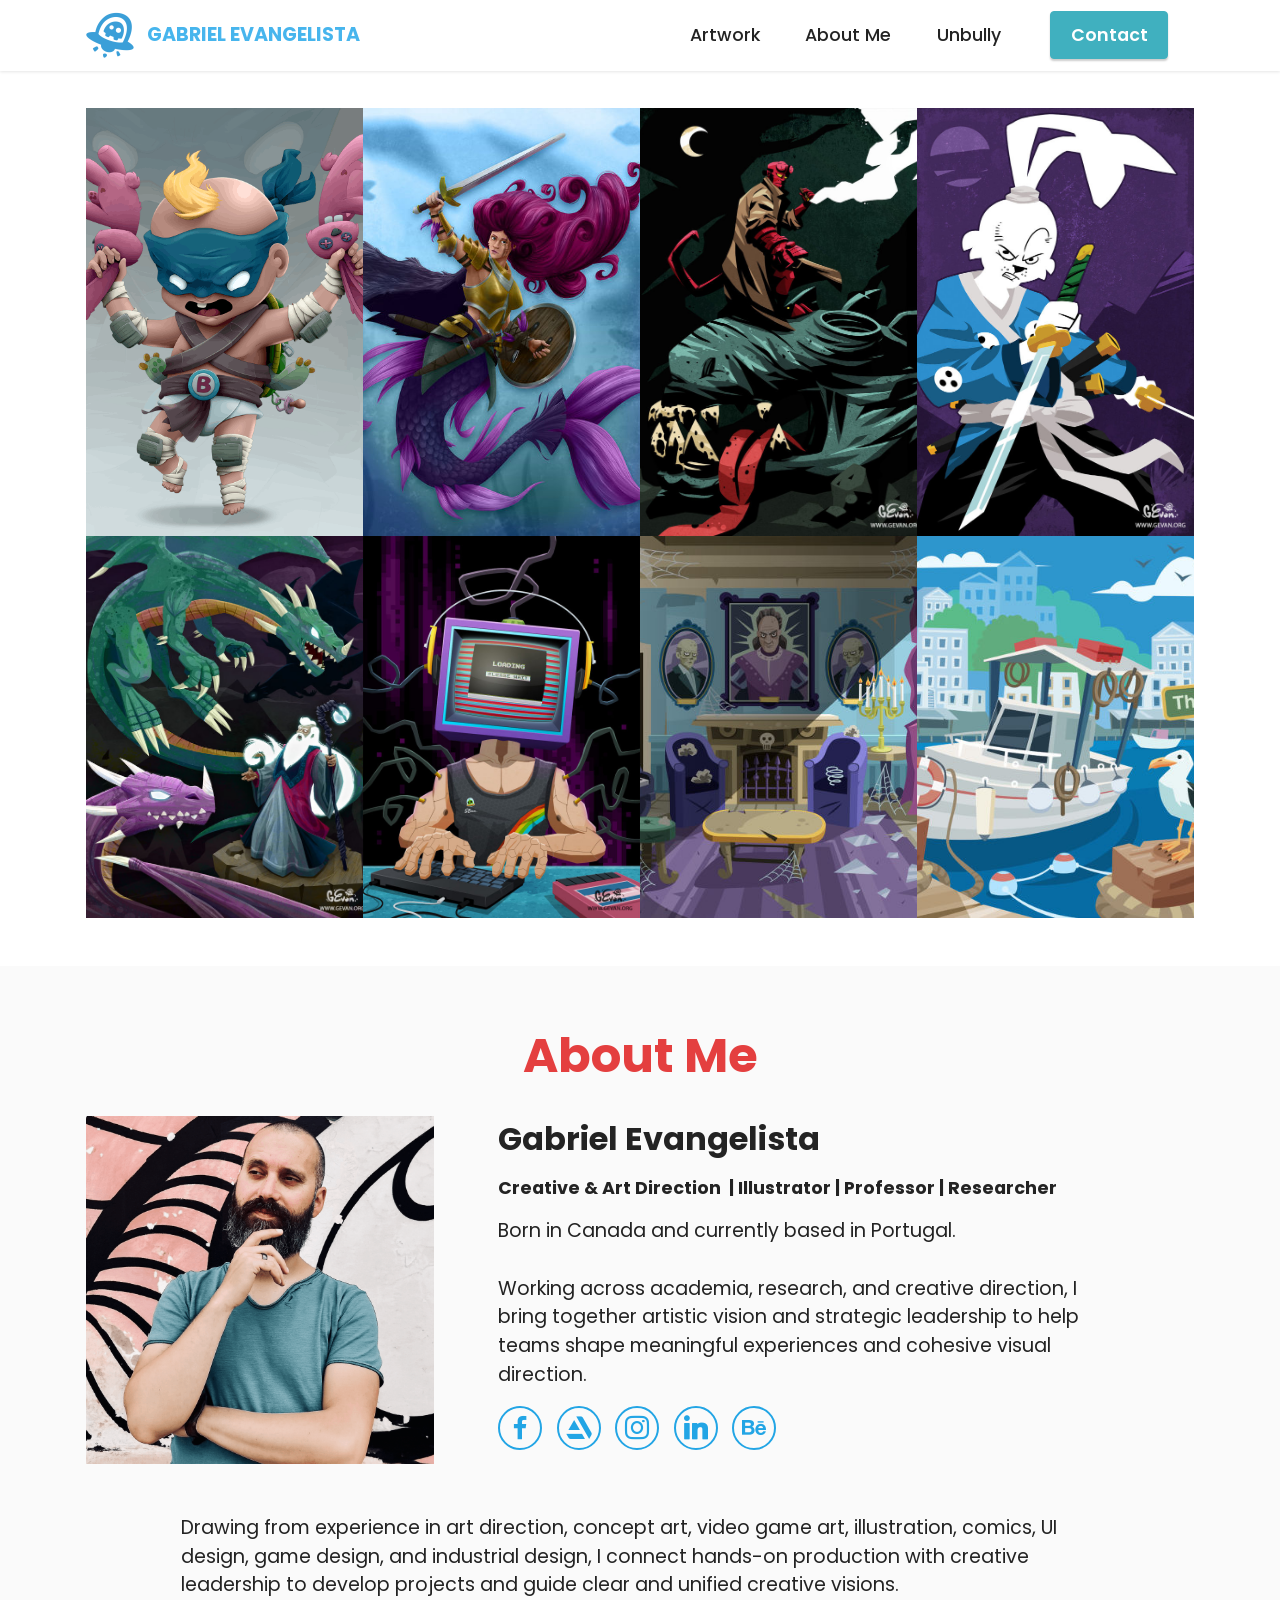
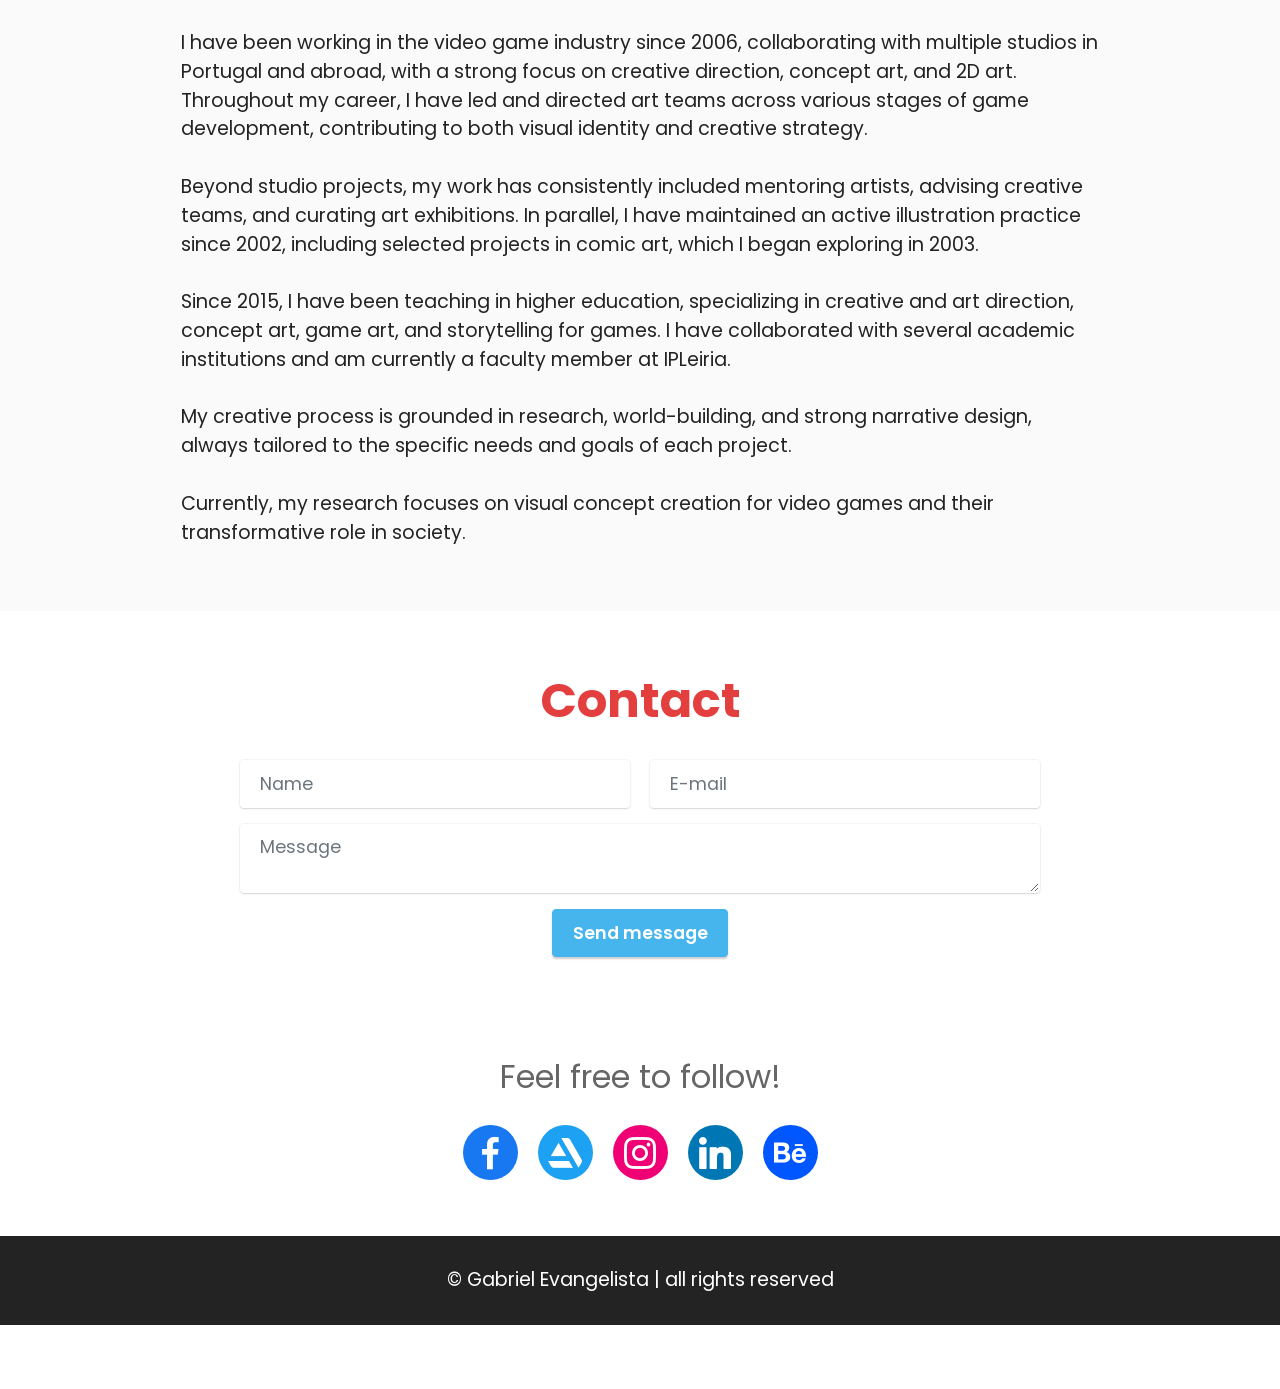
==== index.html @ d41c150c "update" ====
<!DOCTYPE html>
<html  >
<head>
  <!-- Site made with Mobirise Website Builder v6.1.12, https://mobirise.com -->
  <meta charset="UTF-8">
  <meta http-equiv="X-UA-Compatible" content="IE=edge">
  <meta name="generator" content="Mobirise v6.1.12, mobirise.com">
  <meta name="viewport" content="width=device-width, initial-scale=1, minimum-scale=1">
  <link rel="shortcut icon" href="assets/images/siteicon-96x96.png" type="image/x-icon">
  <meta name="description" content="">
  
  
  <title>GEvan..</title>
  <link rel="stylesheet" href="assets/web/assets/mobirise-icons2/mobirise2.css">
  <link rel="stylesheet" href="assets/bootstrap/css/bootstrap.min.css">
  <link rel="stylesheet" href="assets/animatecss/animate.css">
  <link rel="stylesheet" href="assets/dropdown/css/style.css">
  <link rel="stylesheet" href="assets/socicon/css/styles.css">
  <link rel="stylesheet" href="assets/theme/css/style.css">
  <link rel="preload" href="https://fonts.googleapis.com/css?family=Poppins:100,100i,200,200i,300,300i,400,400i,500,500i,600,600i,700,700i,800,800i,900,900i&display=swap" as="style" onload="this.onload=null;this.rel='stylesheet'">
  <noscript><link rel="stylesheet" href="https://fonts.googleapis.com/css?family=Poppins:100,100i,200,200i,300,300i,400,400i,500,500i,600,600i,700,700i,800,800i,900,900i&display=swap"></noscript>
  <link rel="preload" as="style" href="assets/mobirise/css/mbr-additional.css?v=oV1uto"><link rel="stylesheet" href="assets/mobirise/css/mbr-additional.css?v=oV1uto" type="text/css">

  
  
  
</head>
<body>
  
  <section data-bs-version="5.1" class="menu menu2 cid-sFF0ciwnEL" once="menu" id="menu2-0">
    
    <nav class="navbar navbar-dropdown navbar-fixed-top navbar-expand-lg">
        <div class="container">
            <div class="navbar-brand">
                <span class="navbar-logo">
                    <a href="index.html#top">
                        <img src="assets/images/siteicon-96x96.png" alt="" style="height: 3rem;">
                    </a>
                </span>
                <span class="navbar-caption-wrap"><a class="navbar-caption text-info text-primary display-7" href="index.html#top">GABRIEL EVANGELISTA</a></span>
            </div>
            <button class="navbar-toggler" type="button" data-toggle="collapse" data-bs-toggle="collapse" data-target="#navbarSupportedContent" data-bs-target="#navbarSupportedContent" aria-controls="navbarNavAltMarkup" aria-expanded="false" aria-label="Toggle navigation">
                <div class="hamburger">
                    <span></span>
                    <span></span>
                    <span></span>
                    <span></span>
                </div>
            </button>
            <div class="collapse navbar-collapse" id="navbarSupportedContent">
                <ul class="navbar-nav nav-dropdown" data-app-modern-menu="true"><li class="nav-item"><a class="nav-link link text-black text-primary display-4" href="index.html#gallery4-4">Artwork</a></li><li class="nav-item"><a class="nav-link link text-black text-primary display-4" href="index.html#header13-j">About Me</a></li>
                    <li class="nav-item"><a class="nav-link link text-black text-primary display-4" href="page1.html">Unbully</a></li></ul>
                
                <div class="navbar-buttons mbr-section-btn"><a class="btn btn-success display-4" href="index.html#form5-1">
                        Contact<br></a></div>
            </div>
        </div>
    </nav>
</section>

<section data-bs-version="5.1" class="gallery4 mbr-gallery cid-vcxXvM3bCz" id="gallery4-4">
    

    
    

    <div class="container">
        
        <div class="row mbr-gallery mt-4">
            <div class="col-12 col-md-6 col-lg-3 item gallery-image">
                <div class="item-wrapper" data-toggle="modal" data-bs-toggle="modal" data-target="#vczNlBrNzj-modal" data-bs-target="#vczNlBrNzj-modal">
                    <img class="w-100" src="assets/images/babyfighter7-644x644.png" alt="Mobirise Website Builder" data-slide-to="0" data-bs-slide-to="0" data-target="#lb-vczNlBrNzj" data-bs-target="#lb-vczNlBrNzj">
                    <div class="icon-wrapper">
                        <span class="mobi-mbri mobi-mbri-search mbr-iconfont mbr-iconfont-btn"></span>
                    </div>
                </div>
                
            </div>
            <div class="col-12 col-md-6 col-lg-3 item gallery-image">
                <div class="item-wrapper" data-toggle="modal" data-bs-toggle="modal" data-target="#vczNlBrNzj-modal" data-bs-target="#vczNlBrNzj-modal">
                    <img class="w-100" src="assets/images/warriormermaid10-644x644.jpg" alt="Mobirise Website Builder" data-slide-to="1" data-bs-slide-to="1" data-target="#lb-vczNlBrNzj" data-bs-target="#lb-vczNlBrNzj">
                    <div class="icon-wrapper">
                        <span class="mobi-mbri mobi-mbri-search mbr-iconfont mbr-iconfont-btn"></span>
                    </div>
                </div>
                
            </div><div class="col-12 col-md-6 col-lg-3 item gallery-image">
                <div class="item-wrapper" data-toggle="modal" data-bs-toggle="modal" data-target="#vczNlBrNzj-modal" data-bs-target="#vczNlBrNzj-modal">
                    <img class="w-100" src="assets/images/hellboytribute02-644x915.jpg" alt="Mobirise Website Builder" data-slide-to="2" data-bs-slide-to="2" data-target="#lb-vczNlBrNzj" data-bs-target="#lb-vczNlBrNzj">
                    <div class="icon-wrapper">
                        <span class="mobi-mbri mobi-mbri-search mbr-iconfont mbr-iconfont-btn"></span>
                    </div>
                </div>
                
            </div>
            <div class="col-12 col-md-6 col-lg-3 item gallery-image">
                <div class="item-wrapper" data-toggle="modal" data-bs-toggle="modal" data-target="#vczNlBrNzj-modal" data-bs-target="#vczNlBrNzj-modal">
                    <img class="w-100" src="assets/images/usagiyojimbo02-644x995.jpg" alt="Mobirise Website Builder" data-slide-to="3" data-bs-slide-to="3" data-target="#lb-vczNlBrNzj" data-bs-target="#lb-vczNlBrNzj">
                    <div class="icon-wrapper">
                        <span class="mobi-mbri mobi-mbri-search mbr-iconfont mbr-iconfont-btn"></span>
                    </div>
                </div>
                
            </div>
            <div class="col-12 col-md-6 col-lg-3 item gallery-image">
                <div class="item-wrapper" data-toggle="modal" data-bs-toggle="modal" data-target="#vczNlBrNzj-modal" data-bs-target="#vczNlBrNzj-modal">
                    <img class="w-100" src="assets/images/fatherofdragons03-644x833.jpg" alt="Mobirise Website Builder" data-slide-to="4" data-bs-slide-to="4" data-target="#lb-vczNlBrNzj" data-bs-target="#lb-vczNlBrNzj">
                    <div class="icon-wrapper">
                        <span class="mobi-mbri mobi-mbri-search mbr-iconfont mbr-iconfont-btn"></span>
                    </div>
                </div>
                
            </div><div class="col-12 col-md-6 col-lg-3 item gallery-image">
                <div class="item-wrapper" data-toggle="modal" data-bs-toggle="modal" data-target="#vczNlBrNzj-modal" data-bs-target="#vczNlBrNzj-modal">
                    <img class="w-100" src="assets/images/pushstart-zxspectrum-5-644x888.jpg" alt="Mobirise Website Builder" data-slide-to="5" data-bs-slide-to="5" data-target="#lb-vczNlBrNzj" data-bs-target="#lb-vczNlBrNzj">
                    <div class="icon-wrapper">
                        <span class="mobi-mbri mobi-mbri-search mbr-iconfont mbr-iconfont-btn"></span>
                    </div>
                </div>
                
            </div><div class="col-12 col-md-6 col-lg-3 item gallery-image">
                <div class="item-wrapper" data-toggle="modal" data-bs-toggle="modal" data-target="#vczNlBrNzj-modal" data-bs-target="#vczNlBrNzj-modal">
                    <img class="w-100" src="assets/images/spookynights03-644x485.jpg" alt="Mobirise Website Builder" data-slide-to="6" data-bs-slide-to="6" data-target="#lb-vczNlBrNzj" data-bs-target="#lb-vczNlBrNzj">
                    <div class="icon-wrapper">
                        <span class="mobi-mbri mobi-mbri-search mbr-iconfont mbr-iconfont-btn"></span>
                    </div>
                </div>
                
            </div><div class="col-12 col-md-6 col-lg-3 item gallery-image">
                <div class="item-wrapper" data-toggle="modal" data-bs-toggle="modal" data-target="#vczNlBrNzj-modal" data-bs-target="#vczNlBrNzj-modal">
                    <img class="w-100" src="assets/images/smellwater03-644x485.jpg" alt="Mobirise Website Builder" data-slide-to="7" data-bs-slide-to="7" data-target="#lb-vczNlBrNzj" data-bs-target="#lb-vczNlBrNzj">
                    <div class="icon-wrapper">
                        <span class="mobi-mbri mobi-mbri-search mbr-iconfont mbr-iconfont-btn"></span>
                    </div>
                </div>
                
            </div>
        </div>

        <div class="modal mbr-slider" tabindex="-1" role="dialog" aria-hidden="true" id="vczNlBrNzj-modal">
            <div class="modal-dialog" role="document">
                <div class="modal-content">
                    <div class="modal-body">
                        <div class="carousel slide carousel-fade" id="lb-vczNlBrNzj" data-interval="5000" data-bs-interval="5000">
                            <div class="carousel-inner">
                                <div class="carousel-item active">
                                    <img class="d-block w-100" src="assets/images/babyfighter7-644x644.png" alt="Mobirise Website Builder">
                                </div>
                                <div class="carousel-item">
                                    <img class="d-block w-100" src="assets/images/warriormermaid10-644x644.jpg" alt="Mobirise Website Builder">
                                </div><div class="carousel-item">
                                    <img class="d-block w-100" src="assets/images/hellboytribute02-644x915.jpg" alt="Mobirise Website Builder">
                                </div>
                                <div class="carousel-item">
                                    <img class="d-block w-100" src="assets/images/usagiyojimbo02-644x995.jpg" alt="Mobirise Website Builder">
                                </div>
                                <div class="carousel-item">
                                    <img class="d-block w-100" src="assets/images/fatherofdragons03-644x833.jpg" alt="Mobirise Website Builder">
                                </div><div class="carousel-item">
                                    <img class="d-block w-100" src="assets/images/pushstart-zxspectrum-5-644x888.jpg" alt="Mobirise Website Builder">
                                </div><div class="carousel-item">
                                    <img class="d-block w-100" src="assets/images/spookynights03-644x485.jpg" alt="Mobirise Website Builder">
                                </div><div class="carousel-item">
                                    <img class="d-block w-100" src="assets/images/smellwater03-644x485.jpg" alt="Mobirise Website Builder">
                                </div>
                            </div>
                            <ol class="carousel-indicators">
                                <li data-slide-to="0" data-bs-slide-to="0" class="active" data-target="#lb-vczNlBrNzj" data-bs-target="#lb-vczNlBrNzj"></li>
                                <li data-slide-to="1" data-bs-slide-to="1" data-target="#lb-vczNlBrNzj" data-bs-target="#lb-vczNlBrNzj"></li><li data-slide-to="2" data-bs-slide-to="2" data-target="#lb-vczNlBrNzj" data-bs-target="#lb-vczNlBrNzj"></li>
                                <li data-slide-to="3" data-bs-slide-to="3" data-target="#lb-vczNlBrNzj" data-bs-target="#lb-vczNlBrNzj"></li>
                                <li data-slide-to="4" data-bs-slide-to="4" data-target="#lb-vczNlBrNzj" data-bs-target="#lb-vczNlBrNzj"></li><li data-slide-to="5" data-bs-slide-to="5" data-target="#lb-vczNlBrNzj" data-bs-target="#lb-vczNlBrNzj"></li><li data-slide-to="6" data-bs-slide-to="6" data-target="#lb-vczNlBrNzj" data-bs-target="#lb-vczNlBrNzj"></li><li data-slide-to="7" data-bs-slide-to="7" data-target="#lb-vczNlBrNzj" data-bs-target="#lb-vczNlBrNzj"></li>
                            </ol>
                            <a role="button" href="" class="close" data-dismiss="modal" data-bs-dismiss="modal" aria-label="Close">
                            </a>
                            <a class="carousel-control-prev carousel-control" role="button" data-slide="prev" data-bs-slide="prev" href="#lb-vczNlBrNzj">
                                <span class="mobi-mbri mobi-mbri-arrow-prev" aria-hidden="true"></span>
                                <span class="sr-only visually-hidden">Previous</span>
                            </a>
                            <a class="carousel-control-next carousel-control" role="button" data-slide="next" data-bs-slide="next" href="#lb-vczNlBrNzj">
                                <span class="mobi-mbri mobi-mbri-arrow-next" aria-hidden="true"></span>
                                <span class="sr-only visually-hidden">Next</span>
                            </a>
                        </div>
                    </div>
                </div>
            </div>
        </div>
    </div>
</section>

<section data-bs-version="5.1" class="header13 cid-vcz3nymHnA" id="header13-j">

    

    
    

    <div class="align-center container">
        <div class="row justify-content-center">
            <div class="col-12 col-lg-10">
                <h1 class="mbr-section-title mbr-fonts-style mb-3 display-2"><strong>About Me</strong></h1>
                
                
                
                
            </div>
        </div>
    </div>
</section>

<section data-bs-version="5.1" class="team2 cid-vcyZNsQKcf" xmlns="http://www.w3.org/1999/html" id="team2-h">
    

    
    
    <div class="container">
        <div class="item features-image active">
            <div class="item-wrapper">
                <div class="row align-items-center">
                    <div class="col-12 col-md-4">
                        <div class="image-wrapper">
                            <img src="assets/images/gevan01-1024x1024.png" alt="Mobirise Website Builder" data-slide-to="1" data-bs-slide-to="1">
                        </div>
                    </div>
                    <div class="col-12 col-md">
                        <div class="card-box">
                            <h5 class="card-title mbr-fonts-style m-0 mb-3 display-5">
                                <strong>Gabriel Evangelista</strong></h5>
                            <h6 class="card-subtitle mbr-fonts-style mb-3 display-4">
                                <strong>Creative &amp; Art Direction&nbsp; | Illustrator | Professor | Researcher</strong></h6>
                            <p class="mbr-text mbr-fonts-style display-7">Born in Canada and currently based in Portugal.<br><br>Working across academia, research, and creative direction, I bring together artistic vision and strategic leadership to help teams shape meaningful experiences and cohesive visual direction.</p>
                            <div class="social-row display-7">
                                <div class="soc-item">
                                    <a href="https://www.facebook.com/GEvan.Artwork/" target="_blank">
                                        <span class="mbr-iconfont socicon-facebook socicon"></span>
                                    </a>
                                </div>
                                <div class="soc-item">
                                    <a href="https://www.artstation.com/gevan" target="_blank">
                                        <span class="mbr-iconfont socicon-artstation socicon"></span>
                                    </a>
                                </div>
                                <div class="soc-item">
                                    <a href="https://www.instagram.com/gevan.artwork" target="_blank">
                                        <span class="mbr-iconfont socicon-instagram socicon"></span>
                                    </a>
                                </div>
                                <div class="soc-item">
                                    <a href="https://www.linkedin.com/in/gevan/" target="_blank">
                                        <span class="mbr-iconfont socicon-linkedin socicon"></span>
                                    </a>
                                </div>
                                <div class="soc-item">
                                    <a href="https://www.behance.net/GEvan" target="_blank">
                                        <span class="mbr-iconfont socicon-behance socicon"></span>
                                    </a>
                                </div>
                            </div>
                        </div>
                    </div>
                </div>
            </div>
        </div>
        
        
    </div>
</section>

<section data-bs-version="5.1" class="content5 cid-vcyb1ANEdr" id="content5-e">
    
    <div class="container">
        <div class="row justify-content-center">
            <div class="col-md-12 col-lg-10">
                
                
                <p class="mbr-text mbr-fonts-style display-7">Drawing from experience in art direction, concept art, video game art, illustration, comics, UI design, game design, and industrial design, I connect hands-on production with creative leadership to develop projects and guide clear and unified creative visions.<br><br>I have been working in the video game industry since 2006, collaborating with multiple studios in Portugal and abroad, with a strong focus on creative direction, concept art, and 2D art. Throughout my career, I have led and directed art teams across various stages of game development, contributing to both visual identity and creative strategy.<br><br>Beyond studio projects, my work has consistently included mentoring artists, advising creative teams, and curating art exhibitions. In parallel, I have maintained an active illustration practice since 2002, including selected projects in comic art, which I began exploring in 2003.<br><br>Since 2015, I have been teaching in higher education, specializing in creative and art direction, concept art, game art, and storytelling for games. I have collaborated with several academic institutions and am currently a faculty member at IPLeiria.<br><br>My creative process is grounded in research, world-building, and strong narrative design, always tailored to the specific needs and goals of each project.<br><br>Currently, my research focuses on visual concept creation for video games and their transformative role in society.</p>
            </div>
        </div>
    </div>
</section>

<section data-bs-version="5.1" class="form5 cid-vcxSHqr6AM" id="form5-1">
    
    
    <div class="container-fluid">
        <div class="mbr-section-head">
            <h3 class="mbr-section-title mbr-fonts-style align-center mb-0 display-2">
                <strong>Contact</strong></h3>
            
        </div>
        <div class="row justify-content-center mt-4">
            <div class="col-lg-8 mx-auto mbr-form" data-form-type="formoid">
                <form action="https://mobirise.eu/" method="POST" class="mbr-form form-with-styler" data-form-title="Form Name"><input type="hidden" name="email" data-form-email="true" value="LIAYZ2xkqmzOAUPF7q5/x/Jr5i/BKLkGnxS60HHi0zYr6ynwHMHtWWkulscQMG1B9cPRmFlmXeg76opP6M6y+m8JelhzbNFMGk09GEnn1tUIAwAehnF0NqepHjnObzy2">
                    <div class="row">
                        <div hidden="hidden" data-form-alert="" class="alert alert-success col-12">Thanks for filling out the form!</div>
                        <div hidden="hidden" data-form-alert-danger="" class="alert alert-danger col-12">
                            Oops...! some problem!
                        </div>
                    </div>
                    <div class="dragArea row">
                        <div class="col-md col-sm-12 form-group mb-3" data-for="name">
                            <input type="text" name="name" placeholder="Name" data-form-field="name" class="form-control" value="" id="name-form5-1">
                        </div>
                        <div class="col-md col-sm-12 form-group mb-3" data-for="email">
                            <input type="email" name="email" placeholder="E-mail" data-form-field="email" class="form-control" value="" id="email-form5-1">
                        </div>
                        
                        <div class="col-12 form-group mb-3" data-for="textarea">
                            <textarea name="textarea" placeholder="Message" data-form-field="textarea" class="form-control" id="textarea-form5-1"></textarea>
                        </div>
                        <div class="col-lg-12 col-md-12 col-sm-12 align-center mbr-section-btn"><button type="submit" class="btn btn-info display-4">Send message</button></div>
                    </div>
                </form>
            </div>
        </div>
    </div>
</section>

<section data-bs-version="5.1" class="share3 cid-vcxTnx4QVA" id="share3-2">
    
     
    
    
    

    <div class="container">
        <div class="media-container-row">
            <div class="col-12">
                <h3 class="mbr-section-title align-center mb-3 mbr-fonts-style display-5">
                    Feel free to follow!
                </h3>
                <div class="social-list align-center">
                   
                    <a class="iconfont-wrapper bg-facebook m-2 " target="_blank" href="https://www.facebook.com/GEvan.Artwork/">
                            <span class="socicon-facebook socicon"></span>
                        </a>
                        <a class="iconfont-wrapper bg-twitter m-2" href="https://www.artstation.com/gevan" target="_blank">
                            <span class="socicon-artstation socicon"></span>
                        </a>
                        <a class="iconfont-wrapper bg-instagram m-2" href="https://www.instagram.com/gevan.artwork" target="_blank">
                            <span class="socicon-instagram socicon"></span>
                        </a>
                        
                        
                        <a class="iconfont-wrapper bg-linkedin m-2" href="https://www.linkedin.com/in/gevan/" target="_blank">
                            <span class="socicon-linkedin socicon"></span>
                        </a>
                        <a class="iconfont-wrapper bg-behance m-2" href="https://www.behance.net/GEvan" target="_blank">
                            <span class="socicon-behance socicon"></span>
                        </a>
                        
                        
                        
                        
                </div>
            </div>
        </div>
    </div>
</section>

<section data-bs-version="5.1" class="footer7 cid-sFF3CYc3p7" once="footers" id="footer7-9">

    

    

    <div class="container">
        <div class="media-container-row align-center mbr-white">
            <div class="col-12">
                <p class="mbr-text mb-0 mbr-fonts-style display-7">
                    ​© Gabriel Evangelista | all rights reserved
                </p>
            </div>
        </div>
    </div>
</section><section class="display-7" style="padding: 0;align-items: center;justify-content: center;flex-wrap: wrap;    align-content: center;display: flex;position: relative;height: 4rem;"><a href="https://mobiri.se/4552588" style="flex: 1 1;height: 4rem;position: absolute;width: 100%;z-index: 1;"><img alt="" style="height: 4rem;" src="[data-uri]"></a><p style="margin: 0;text-align: center;" class="display-7">&#8204;</p><a style="z-index:1" href="https://mobirise.com/builder/ai-website-builder.html">AI Website Software</a></section><script src="assets/bootstrap/js/bootstrap.bundle.min.js"></script>  <script src="assets/smoothscroll/smooth-scroll.js"></script>  <script src="assets/ytplayer/index.js"></script>  <script src="assets/dropdown/js/navbar-dropdown.js"></script>  <script src="assets/theme/js/script.js"></script>  <script src="assets/formoid/formoid.min.js"></script>  
  
  
 <div id="scrollToTop" class="scrollToTop mbr-arrow-up"><a style="text-align: center;"><i class="mbr-arrow-up-icon mbr-arrow-up-icon-cm cm-icon cm-icon-smallarrow-up"></i></a></div>
    <input name="animation" type="hidden">
  </body>
</html>
---- assets/web/assets/mobirise-icons2/mobirise2.css ----
@font-face {
  font-family: 'Moririse2';
  font-display: swap;
  src:  url('mobirise2.eot?f2bix4');
  src:  url('mobirise2.eot?f2bix4#iefix') format('embedded-opentype'),
    url('mobirise2.woff2?f2bix4') format('woff2'),
    url('mobirise2.woff?f2bix4') format('woff'),
    url('mobirise2.ttf?f2bix4') format('truetype'),
    url('mobirise2.svg?f2bix4#mobirise2') format('svg');
  font-weight: normal;
  font-style: normal;
}

[class^="mobi-"], [class*=" mobi-"] {
  /* use !important to prevent issues with browser extensions that change fonts */
  font-family: 'Moririse2' !important;
  speak: none;
  font-style: normal;
  font-weight: normal;
  font-variant: normal;
  text-transform: none;
  line-height: 1;

  /* Better Font Rendering =========== */
  -webkit-font-smoothing: antialiased;
  -moz-osx-font-smoothing: grayscale;
}

.mobi-mbri-add-submenu:before {
  content: "\e900";
}
.mobi-mbri-alert:before {
  content: "\e901";
}
.mobi-mbri-align-center:before {
  content: "\e902";
}
.mobi-mbri-align-justify:before {
  content: "\e903";
}
.mobi-mbri-align-left:before {
  content: "\e904";
}
.mobi-mbri-align-right:before {
  content: "\e905";
}
.mobi-mbri-android:before {
  content: "\e906";
}
.mobi-mbri-apple:before {
  content: "\e907";
}
.mobi-mbri-arrow-down:before {
  content: "\e908";
}
.mobi-mbri-arrow-next:before {
  content: "\e909";
}
.mobi-mbri-arrow-prev:before {
  content: "\e90a";
}
.mobi-mbri-arrow-up:before {
  content: "\e90b";
}
.mobi-mbri-bold:before {
  content: "\e90c";
}
.mobi-mbri-bookmark:before {
  content: "\e90d";
}
.mobi-mbri-bootstrap:before {
  content: "\e90e";
}
.mobi-mbri-briefcase:before {
  content: "\e90f";
}
.mobi-mbri-browse:before {
  content: "\e910";
}
.mobi-mbri-bulleted-list:before {
  content: "\e911";
}
.mobi-mbri-calendar:before {
  content: "\e912";
}
.mobi-mbri-camera:before {
  content: "\e913";
}
.mobi-mbri-cart-add:before {
  content: "\e914";
}
.mobi-mbri-cart-full:before {
  content: "\e915";
}
.mobi-mbri-cash:before {
  content: "\e916";
}
.mobi-mbri-change-style:before {
  content: "\e917";
}
.mobi-mbri-chat:before {
  content: "\e918";
}
.mobi-mbri-clock:before {
  content: "\e919";
}
.mobi-mbri-close:before {
  content: "\e91a";
}
.mobi-mbri-cloud:before {
  content: "\e91b";
}
.mobi-mbri-code:before {
  content: "\e91c";
}
.mobi-mbri-contact-form:before {
  content: "\e91d";
}
.mobi-mbri-credit-card:before {
  content: "\e91e";
}
.mobi-mbri-cursor-click:before {
  content: "\e91f";
}
.mobi-mbri-cust-feedback:before {
  content: "\e920";
}
.mobi-mbri-database:before {
  content: "\e921";
}
.mobi-mbri-delivery:before {
  content: "\e922";
}
.mobi-mbri-desktop:before {
  content: "\e923";
}
.mobi-mbri-devices:before {
  content: "\e924";
}
.mobi-mbri-down:before {
  content: "\e925";
}
.mobi-mbri-download-2:before {
  content: "\e926";
}
.mobi-mbri-download:before {
  content: "\e927";
}
.mobi-mbri-drag-n-drop-2:before {
  content: "\e928";
}
.mobi-mbri-drag-n-drop:before {
  content: "\e929";
}
.mobi-mbri-edit-2:before {
  content: "\e92a";
}
.mobi-mbri-edit:before {
  content: "\e92b";
}
.mobi-mbri-error:before {
  content: "\e92c";
}
.mobi-mbri-extension:before {
  content: "\e92d";
}
.mobi-mbri-features:before {
  content: "\e92e";
}
.mobi-mbri-file:before {
  content: "\e92f";
}
.mobi-mbri-flag:before {
  content: "\e930";
}
.mobi-mbri-folder:before {
  content: "\e931";
}
.mobi-mbri-gift:before {
  content: "\e932";
}
.mobi-mbri-github:before {
  content: "\e933";
}
.mobi-mbri-globe-2:before {
  content: "\e934";
}
.mobi-mbri-globe:before {
  content: "\e935";
}
.mobi-mbri-growing-chart:before {
  content: "\e936";
}
.mobi-mbri-hearth:before {
  content: "\e937";
}
.mobi-mbri-help:before {
  content: "\e938";
}
.mobi-mbri-home:before {
  content: "\e939";
}
.mobi-mbri-hot-cup:before {
  content: "\e93a";
}
.mobi-mbri-idea:before {
  content: "\e93b";
}
.mobi-mbri-image-gallery:before {
  content: "\e93c";
}
.mobi-mbri-image-slider:before {
  content: "\e93d";
}
.mobi-mbri-info:before {
  content: "\e93e";
}
.mobi-mbri-italic:before {
  content: "\e93f";
}
.mobi-mbri-key:before {
  content: "\e940";
}
.mobi-mbri-laptop:before {
  content: "\e941";
}
.mobi-mbri-layers:before {
  content: "\e942";
}
.mobi-mbri-left-right:before {
  content: "\e943";
}
.mobi-mbri-left:before {
  content: "\e944";
}
.mobi-mbri-letter:before {
  content: "\e945";
}
.mobi-mbri-like:before {
  content: "\e946";
}
.mobi-mbri-link:before {
  content: "\e947";
}
.mobi-mbri-lock:before {
  content: "\e948";
}
.mobi-mbri-login:before {
  content: "\e949";
}
.mobi-mbri-logout:before {
  content: "\e94a";
}
.mobi-mbri-magic-stick:before {
  content: "\e94b";
}
.mobi-mbri-map-pin:before {
  content: "\e94c";
}
.mobi-mbri-menu:before {
  content: "\e94d";
}
.mobi-mbri-mobile-2:before {
  content: "\e94e";
}
.mobi-mbri-mobile-horizontal:before {
  content: "\e94f";
}
.mobi-mbri-mobile:before {
  content: "\e950";
}
.mobi-mbri-mobirise:before {
  content: "\e951";
}
.mobi-mbri-more-horizontal:before {
  content: "\e952";
}
.mobi-mbri-more-vertical:before {
  content: "\e953";
}
.mobi-mbri-music:before {
  content: "\e954";
}
.mobi-mbri-new-file:before {
  content: "\e955";
}
.mobi-mbri-numbered-list:before {
  content: "\e956";
}
.mobi-mbri-opened-folder:before {
  content: "\e957";
}
.mobi-mbri-pages:before {
  content: "\e958";
}
.mobi-mbri-paper-plane:before {
  content: "\e959";
}
.mobi-mbri-paperclip:before {
  content: "\e95a";
}
.mobi-mbri-phone:before {
  content: "\e95b";
}
.mobi-mbri-photo:before {
  content: "\e95c";
}
.mobi-mbri-photos:before {
  content: "\e95d";
}
.mobi-mbri-pin:before {
  content: "\e95e";
}
.mobi-mbri-play:before {
  content: "\e95f";
}
.mobi-mbri-plus:before {
  content: "\e960";
}
.mobi-mbri-preview:before {
  content: "\e961";
}
.mobi-mbri-print:before {
  content: "\e962";
}
.mobi-mbri-protect:before {
  content: "\e963";
}
.mobi-mbri-question:before {
  content: "\e964";
}
.mobi-mbri-quote-left:before {
  content: "\e965";
}
.mobi-mbri-quote-right:before {
  content: "\e966";
}
.mobi-mbri-redo:before {
  content: "\e967";
}
.mobi-mbri-refresh:before {
  content: "\e968";
}
.mobi-mbri-responsive-2:before {
  content: "\e969";
}
.mobi-mbri-responsive:before {
  content: "\e96a";
}
.mobi-mbri-right:before {
  content: "\e96b";
}
.mobi-mbri-rocket:before {
  content: "\e96c";
}
.mobi-mbri-sad-face:before {
  content: "\e96d";
}
.mobi-mbri-sale:before {
  content: "\e96e";
}
.mobi-mbri-save:before {
  content: "\e96f";
}
.mobi-mbri-search:before {
  content: "\e970";
}
.mobi-mbri-setting-2:before {
  content: "\e971";
}
.mobi-mbri-setting-3:before {
  content: "\e972";
}
.mobi-mbri-setting:before {
  content: "\e973";
}
.mobi-mbri-share:before {
  content: "\e974";
}
.mobi-mbri-shopping-bag:before {
  content: "\e975";
}
.mobi-mbri-shopping-basket:before {
  content: "\e976";
}
.mobi-mbri-shopping-cart:before {
  content: "\e977";
}
.mobi-mbri-sites:before {
  content: "\e978";
}
.mobi-mbri-smile-face:before {
  content: "\e979";
}
.mobi-mbri-speed:before {
  content: "\e97a";
}
.mobi-mbri-star:before {
  content: "\e97b";
}
.mobi-mbri-success:before {
  content: "\e97c";
}
.mobi-mbri-sun:before {
  content: "\e97d";
}
.mobi-mbri-sun2:before {
  content: "\e97e";
}
.mobi-mbri-tablet-vertical:before {
  content: "\e97f";
}
.mobi-mbri-tablet:before {
  content: "\e980";
}
.mobi-mbri-target:before {
  content: "\e981";
}
.mobi-mbri-timer:before {
  content: "\e982";
}
.mobi-mbri-to-ftp:before {
  content: "\e983";
}
.mobi-mbri-to-local-drive:before {
  content: "\e984";
}
.mobi-mbri-touch-swipe:before {
  content: "\e985";
}
.mobi-mbri-touch:before {
  content: "\e986";
}
.mobi-mbri-trash:before {
  content: "\e987";
}
.mobi-mbri-underline:before {
  content: "\e988";
}
.mobi-mbri-undo:before {
  content: "\e989";
}
.mobi-mbri-unlink:before {
  content: "\e98a";
}
.mobi-mbri-unlock:before {
  content: "\e98b";
}
.mobi-mbri-up-down:before {
  content: "\e98c";
}
.mobi-mbri-up:before {
  content: "\e98d";
}
.mobi-mbri-update:before {
  content: "\e98e";
}
.mobi-mbri-upload-2:before {
  content: "\e98f";
}
.mobi-mbri-upload:before {
  content: "\e990";
}
.mobi-mbri-user-2:before {
  content: "\e991";
}
.mobi-mbri-user:before {
  content: "\e992";
}
.mobi-mbri-users:before {
  content: "\e993";
}
.mobi-mbri-video-play:before {
  content: "\e994";
}
.mobi-mbri-video:before {
  content: "\e995";
}
.mobi-mbri-watch:before {
  content: "\e996";
}
.mobi-mbri-website-theme-2:before {
  content: "\e997";
}
.mobi-mbri-website-theme:before {
  content: "\e998";
}
.mobi-mbri-wifi:before {
  content: "\e999";
}
.mobi-mbri-windows:before {
  content: "\e99a";
}
.mobi-mbri-zoom-in:before {
  content: "\e99b";
}
.mobi-mbri-zoom-out:before {
  content: "\e99c";
}
---- assets/dropdown/css/style.css ----
.navbar-dropdown {
  left: 0;
  padding: 0;
  position: absolute;
  right: 0;
  top: 0;
  transition: all 0.45s ease;
  z-index: 1030;
  background: #282828; }
  .navbar-dropdown .navbar-logo {
    margin-right: 0.8rem;
    transition: margin 0.3s ease-in-out;
    vertical-align: middle; }
    .navbar-dropdown .navbar-logo img {
      height: 3.125rem;
      transition: all 0.3s ease-in-out; }
    .navbar-dropdown .navbar-logo.mbr-iconfont {
      font-size: 3.125rem;
      line-height: 3.125rem; }
  .navbar-dropdown .navbar-caption {
    font-weight: 700;
    white-space: normal;
    vertical-align: -4px;
    line-height: 3.125rem !important; }
    .navbar-dropdown .navbar-caption, .navbar-dropdown .navbar-caption:hover {
      color: inherit;
      text-decoration: none; }
  .navbar-dropdown .mbr-iconfont + .navbar-caption {
    vertical-align: -1px; }
  .navbar-dropdown.navbar-fixed-top {
    position: fixed; }
  .navbar-dropdown .navbar-brand span {
    vertical-align: -4px; }
  .navbar-dropdown.bg-color.transparent {
    background: none; }
  .navbar-dropdown.navbar-short .navbar-brand {
    padding: 0.625rem 0; }
    .navbar-dropdown.navbar-short .navbar-brand span {
      vertical-align: -1px; }
  .navbar-dropdown.navbar-short .navbar-caption {
    line-height: 2.375rem !important;
    vertical-align: -2px; }
  .navbar-dropdown.navbar-short .navbar-logo {
    margin-right: 0.5rem; }
    .navbar-dropdown.navbar-short .navbar-logo img {
      height: 2.375rem; }
    .navbar-dropdown.navbar-short .navbar-logo.mbr-iconfont {
      font-size: 2.375rem;
      line-height: 2.375rem; }
  .navbar-dropdown.navbar-short .mbr-table-cell {
    height: 3.625rem; }
  .navbar-dropdown .navbar-close {
    left: 0.6875rem;
    position: fixed;
    top: 0.75rem;
    z-index: 1000; }
  .navbar-dropdown .hamburger-icon {
    content: "";
    display: inline-block;
    vertical-align: middle;
    width: 16px;
    -webkit-box-shadow: 0 -6px 0 1px #282828,0 0 0 1px #282828,0 6px 0 1px #282828;
    -moz-box-shadow: 0 -6px 0 1px #282828,0 0 0 1px #282828,0 6px 0 1px #282828;
    box-shadow: 0 -6px 0 1px #282828,0 0 0 1px #282828,0 6px 0 1px #282828; }

.dropdown-menu .dropdown-toggle[data-toggle="dropdown-submenu"]::after {
  border-bottom: 0.35em solid transparent;
  border-left: 0.35em solid;
  border-right: 0;
  border-top: 0.35em solid transparent;
  margin-left: 0.3rem; }

.dropdown-menu .dropdown-item:focus {
  outline: 0; }

.nav-dropdown {
  font-size: 0.75rem;
  font-weight: 500;
  height: auto !important; }
  .nav-dropdown .nav-btn {
    padding-left: 1rem; }
  .nav-dropdown .link {
    margin: .667em 1.667em;
    font-weight: 500;
    padding: 0;
    transition: color .2s ease-in-out; }
    .nav-dropdown .link.dropdown-toggle {
      margin-right: 2.583em; }
      .nav-dropdown .link.dropdown-toggle::after {
        margin-left: .25rem;
        border-top: 0.35em solid;
        border-right: 0.35em solid transparent;
        border-left: 0.35em solid transparent;
        border-bottom: 0; }
      .nav-dropdown .link.dropdown-toggle[aria-expanded="true"] {
        margin: 0;
        padding: 0.667em 3.263em  0.667em 1.667em; }
  .nav-dropdown .link::after,
  .nav-dropdown .dropdown-item::after {
    color: inherit; }
  .nav-dropdown .btn {
    font-size: 0.75rem;
    font-weight: 700;
    letter-spacing: 0;
    margin-bottom: 0;
    padding-left: 1.25rem;
    padding-right: 1.25rem; }
  .nav-dropdown .dropdown-menu {
    border-radius: 0;
    border: 0;
    left: 0;
    margin: 0;
    padding-bottom: 1.25rem;
    padding-top: 1.25rem;
    position: relative; }
  .nav-dropdown .dropdown-submenu {
    margin-left: 0.125rem;
    top: 0; }
  .nav-dropdown .dropdown-item {
    font-weight: 500;
    line-height: 2;
    padding: 0.3846em 4.615em 0.3846em 1.5385em;
    position: relative;
    transition: color .2s ease-in-out, background-color .2s ease-in-out; }
    .nav-dropdown .dropdown-item::after {
      margin-top: -0.3077em;
      position: absolute;
      right: 1.1538em;
      top: 50%; }
    .nav-dropdown .dropdown-item:focus, .nav-dropdown .dropdown-item:hover {
      background: none; }

@media (max-width: 767px) {
  .nav-dropdown.navbar-toggleable-sm {
    bottom: 0;
    display: none;
    left: 0;
    overflow-x: hidden;
    position: fixed;
    top: 0;
    transform: translateX(-100%);
    -ms-transform: translateX(-100%);
    -webkit-transform: translateX(-100%);
    width: 18.75rem;
    z-index: 999; } }
.nav-dropdown.navbar-toggleable-xl {
  bottom: 0;
  display: none;
  left: 0;
  overflow-x: hidden;
  position: fixed;
  top: 0;
  transform: translateX(-100%);
  -ms-transform: translateX(-100%);
  -webkit-transform: translateX(-100%);
  width: 18.75rem;
  z-index: 999; }

.nav-dropdown-sm {
  display: block !important;
  overflow-x: hidden;
  overflow: auto;
  padding-top: 3.875rem; }
  .nav-dropdown-sm::after {
    content: "";
    display: block;
    height: 3rem;
    width: 100%; }
  .nav-dropdown-sm.collapse.in ~ .navbar-close {
    display: block !important; }
  .nav-dropdown-sm.collapsing, .nav-dropdown-sm.collapse.in {
    transform: translateX(0);
    -ms-transform: translateX(0);
    -webkit-transform: translateX(0);
    transition: all 0.25s ease-out;
    -webkit-transition: all 0.25s ease-out;
    background: #282828; }
  .nav-dropdown-sm.collapsing[aria-expanded="false"] {
    transform: translateX(-100%);
    -ms-transform: translateX(-100%);
    -webkit-transform: translateX(-100%); }
  .nav-dropdown-sm .nav-item {
    display: block;
    margin-left: 0 !important;
    padding-left: 0; }
  .nav-dropdown-sm .link,
  .nav-dropdown-sm .dropdown-item {
    border-top: 1px dotted rgba(255, 255, 255, 0.1);
    font-size: 0.8125rem;
    line-height: 1.6;
    margin: 0 !important;
    padding: 0.875rem 2.4rem 0.875rem 1.5625rem !important;
    position: relative;
    white-space: normal; }
    .nav-dropdown-sm .link:focus, .nav-dropdown-sm .link:hover,
    .nav-dropdown-sm .dropdown-item:focus,
    .nav-dropdown-sm .dropdown-item:hover {
      background: rgba(0, 0, 0, 0.2) !important;
      color: #c0a375; }
  .nav-dropdown-sm .nav-btn {
    position: relative;
    padding: 1.5625rem 1.5625rem 0 1.5625rem; }
    .nav-dropdown-sm .nav-btn::before {
      border-top: 1px dotted rgba(255, 255, 255, 0.1);
      content: "";
      left: 0;
      position: absolute;
      top: 0;
      width: 100%; }
    .nav-dropdown-sm .nav-btn + .nav-btn {
      padding-top: 0.625rem; }
      .nav-dropdown-sm .nav-btn + .nav-btn::before {
        display: none; }
  .nav-dropdown-sm .btn {
    padding: 0.625rem 0; }
  .nav-dropdown-sm .dropdown-toggle[data-toggle="dropdown-submenu"]::after {
    margin-left: .25rem;
    border-top: 0.35em solid;
    border-right: 0.35em solid transparent;
    border-left: 0.35em solid transparent;
    border-bottom: 0; }
  .nav-dropdown-sm .dropdown-toggle[data-toggle="dropdown-submenu"][aria-expanded="true"]::after {
    border-top: 0;
    border-right: 0.35em solid transparent;
    border-left: 0.35em solid transparent;
    border-bottom: 0.35em solid; }
  .nav-dropdown-sm .dropdown-menu {
    margin: 0;
    padding: 0;
    position: relative;
    top: 0;
    left: 0;
    width: 100%;
    border: 0;
    float: none;
    border-radius: 0;
    background: none; }
  .nav-dropdown-sm .dropdown-submenu {
    left: 100%;
    margin-left: 0.125rem;
    margin-top: -1.25rem;
    top: 0; }

.navbar-toggleable-sm .nav-dropdown .dropdown-menu {
  position: absolute; }

.navbar-toggleable-sm .nav-dropdown .dropdown-submenu {
  left: 100%;
  margin-left: 0.125rem;
  margin-top: -1.25rem;
  top: 0; }

.navbar-toggleable-sm.opened .nav-dropdown .dropdown-menu {
  position: relative; }

.navbar-toggleable-sm.opened .nav-dropdown .dropdown-submenu {
  left: 0;
  margin-left: 00rem;
  margin-top: 0rem;
  top: 0; }

.is-builder .nav-dropdown.collapsing {
  transition: none !important; }
---- assets/socicon/css/styles.css ----
@charset "UTF-8";

@font-face {
  font-family: 'Socicon';
  src:  url('../fonts/socicon.eot');
  src:  url('../fonts/socicon.eot?#iefix') format('embedded-opentype'),
    url('../fonts/socicon.woff2') format('woff2'),
    url('../fonts/socicon.ttf') format('truetype'),
    url('../fonts/socicon.woff') format('woff'),
    url('../fonts/socicon.svg#socicon') format('svg');
  font-weight: normal;
  font-style: normal;
  font-display: swap;
}

[data-icon]:before {
  font-family: "socicon" !important;
  content: attr(data-icon);
  font-style: normal !important;
  font-weight: normal !important;
  font-variant: normal !important;
  text-transform: none !important;
  speak: none;
  line-height: 1;
  -webkit-font-smoothing: antialiased;
  -moz-osx-font-smoothing: grayscale;
}

[class^="socicon-"], [class*=" socicon-"] {
  /* use !important to prevent issues with browser extensions that change fonts */
  font-family: 'Socicon' !important;
  speak: none;
  font-style: normal;
  font-weight: normal;
  font-variant: normal;
  text-transform: none;
  line-height: 1;

  /* Better Font Rendering =========== */
  -webkit-font-smoothing: antialiased;
  -moz-osx-font-smoothing: grayscale;
}

.socicon-500px:before {
  content: "\e000";
}
.socicon-8tracks:before {
  content: "\e001";
}
.socicon-airbnb:before {
  content: "\e002";
}
.socicon-alliance:before {
  content: "\e003";
}
.socicon-amazon:before {
  content: "\e004";
}
.socicon-amplement:before {
  content: "\e005";
}
.socicon-android:before {
  content: "\e006";
}
.socicon-angellist:before {
  content: "\e007";
}
.socicon-apple:before {
  content: "\e008";
}
.socicon-appnet:before {
  content: "\e009";
}
.socicon-baidu:before {
  content: "\e00a";
}
.socicon-bandcamp:before {
  content: "\e00b";
}
.socicon-battlenet:before {
  content: "\e00c";
}
.socicon-mixer:before {
  content: "\e00d";
}
.socicon-bebee:before {
  content: "\e00e";
}
.socicon-bebo:before {
  content: "\e00f";
}
.socicon-behance:before {
  content: "\e010";
}
.socicon-blizzard:before {
  content: "\e011";
}
.socicon-blogger:before {
  content: "\e012";
}
.socicon-buffer:before {
  content: "\e013";
}
.socicon-chrome:before {
  content: "\e014";
}
.socicon-coderwall:before {
  content: "\e015";
}
.socicon-curse:before {
  content: "\e016";
}
.socicon-dailymotion:before {
  content: "\e017";
}
.socicon-deezer:before {
  content: "\e018";
}
.socicon-delicious:before {
  content: "\e019";
}
.socicon-deviantart:before {
  content: "\e01a";
}
.socicon-diablo:before {
  content: "\e01b";
}
.socicon-digg:before {
  content: "\e01c";
}
.socicon-discord:before {
  content: "\e01d";
}
.socicon-disqus:before {
  content: "\e01e";
}
.socicon-douban:before {
  content: "\e01f";
}
.socicon-draugiem:before {
  content: "\e020";
}
.socicon-dribbble:before {
  content: "\e021";
}
.socicon-drupal:before {
  content: "\e022";
}
.socicon-ebay:before {
  content: "\e023";
}
.socicon-ello:before {
  content: "\e024";
}
.socicon-endomodo:before {
  content: "\e025";
}
.socicon-envato:before {
  content: "\e026";
}
.socicon-etsy:before {
  content: "\e027";
}
.socicon-facebook:before {
  content: "\e028";
}
.socicon-feedburner:before {
  content: "\e029";
}
.socicon-filmweb:before {
  content: "\e02a";
}
.socicon-firefox:before {
  content: "\e02b";
}
.socicon-flattr:before {
  content: "\e02c";
}
.socicon-flickr:before {
  content: "\e02d";
}
.socicon-formulr:before {
  content: "\e02e";
}
.socicon-forrst:before {
  content: "\e02f";
}
.socicon-foursquare:before {
  content: "\e030";
}
.socicon-friendfeed:before {
  content: "\e031";
}
.socicon-github:before {
  content: "\e032";
}
.socicon-goodreads:before {
  content: "\e033";
}
.socicon-google:before {
  content: "\e034";
}
.socicon-googlescholar:before {
  content: "\e035";
}
.socicon-googlegroups:before {
  content: "\e036";
}
.socicon-googlephotos:before {
  content: "\e037";
}
.socicon-googleplus:before {
  content: "\e038";
}
.socicon-grooveshark:before {
  content: "\e039";
}
.socicon-hackerrank:before {
  content: "\e03a";
}
.socicon-hearthstone:before {
  content: "\e03b";
}
.socicon-hellocoton:before {
  content: "\e03c";
}
.socicon-heroes:before {
  content: "\e03d";
}
.socicon-smashcast:before {
  content: "\e03e";
}
.socicon-horde:before {
  content: "\e03f";
}
.socicon-houzz:before {
  content: "\e040";
}
.socicon-icq:before {
  content: "\e041";
}
.socicon-identica:before {
  content: "\e042";
}
.socicon-imdb:before {
  content: "\e043";
}
.socicon-instagram:before {
  content: "\e044";
}
.socicon-issuu:before {
  content: "\e045";
}
.socicon-istock:before {
  content: "\e046";
}
.socicon-itunes:before {
  content: "\e047";
}
.socicon-keybase:before {
  content: "\e048";
}
.socicon-lanyrd:before {
  content: "\e049";
}
.socicon-lastfm:before {
  content: "\e04a";
}
.socicon-line:before {
  content: "\e04b";
}
.socicon-linkedin:before {
  content: "\e04c";
}
.socicon-livejournal:before {
  content: "\e04d";
}
.socicon-lyft:before {
  content: "\e04e";
}
.socicon-macos:before {
  content: "\e04f";
}
.socicon-mail:before {
  content: "\e050";
}
.socicon-medium:before {
  content: "\e051";
}
.socicon-meetup:before {
  content: "\e052";
}
.socicon-mixcloud:before {
  content: "\e053";
}
.socicon-modelmayhem:before {
  content: "\e054";
}
.socicon-mumble:before {
  content: "\e055";
}
.socicon-myspace:before {
  content: "\e056";
}
.socicon-newsvine:before {
  content: "\e057";
}
.socicon-nintendo:before {
  content: "\e058";
}
.socicon-npm:before {
  content: "\e059";
}
.socicon-odnoklassniki:before {
  content: "\e05a";
}
.socicon-openid:before {
  content: "\e05b";
}
.socicon-opera:before {
  content: "\e05c";
}
.socicon-outlook:before {
  content: "\e05d";
}
.socicon-overwatch:before {
  content: "\e05e";
}
.socicon-patreon:before {
  content: "\e05f";
}
.socicon-paypal:before {
  content: "\e060";
}
.socicon-periscope:before {
  content: "\e061";
}
.socicon-persona:before {
  content: "\e062";
}
.socicon-pinterest:before {
  content: "\e063";
}
.socicon-play:before {
  content: "\e064";
}
.socicon-player:before {
  content: "\e065";
}
.socicon-playstation:before {
  content: "\e066";
}
.socicon-pocket:before {
  content: "\e067";
}
.socicon-qq:before {
  content: "\e068";
}
.socicon-quora:before {
  content: "\e069";
}
.socicon-raidcall:before {
  content: "\e06a";
}
.socicon-ravelry:before {
  content: "\e06b";
}
.socicon-reddit:before {
  content: "\e06c";
}
.socicon-renren:before {
  content: "\e06d";
}
.socicon-researchgate:before {
  content: "\e06e";
}
.socicon-residentadvisor:before {
  content: "\e06f";
}
.socicon-reverbnation:before {
  content: "\e070";
}
.socicon-rss:before {
  content: "\e071";
}
.socicon-sharethis:before {
  content: "\e072";
}
.socicon-skype:before {
  content: "\e073";
}
.socicon-slideshare:before {
  content: "\e074";
}
.socicon-smugmug:before {
  content: "\e075";
}
.socicon-snapchat:before {
  content: "\e076";
}
.socicon-songkick:before {
  content: "\e077";
}
.socicon-soundcloud:before {
  content: "\e078";
}
.socicon-spotify:before {
  content: "\e079";
}
.socicon-stackexchange:before {
  content: "\e07a";
}
.socicon-stackoverflow:before {
  content: "\e07b";
}
.socicon-starcraft:before {
  content: "\e07c";
}
.socicon-stayfriends:before {
  content: "\e07d";
}
.socicon-steam:before {
  content: "\e07e";
}
.socicon-storehouse:before {
  content: "\e07f";
}
.socicon-strava:before {
  content: "\e080";
}
.socicon-streamjar:before {
  content: "\e081";
}
.socicon-stumbleupon:before {
  content: "\e082";
}
.socicon-swarm:before {
  content: "\e083";
}
.socicon-teamspeak:before {
  content: "\e084";
}
.socicon-teamviewer:before {
  content: "\e085";
}
.socicon-technorati:before {
  content: "\e086";
}
.socicon-telegram:before {
  content: "\e087";
}
.socicon-tripadvisor:before {
  content: "\e088";
}
.socicon-tripit:before {
  content: "\e089";
}
.socicon-triplej:before {
  content: "\e08a";
}
.socicon-tumblr:before {
  content: "\e08b";
}
.socicon-twitch:before {
  content: "\e08c";
}
.socicon-twitter:before {
  content: "\e08d";
}
.socicon-uber:before {
  content: "\e08e";
}
.socicon-ventrilo:before {
  content: "\e08f";
}
.socicon-viadeo:before {
  content: "\e090";
}
.socicon-viber:before {
  content: "\e091";
}
.socicon-viewbug:before {
  content: "\e092";
}
.socicon-vimeo:before {
  content: "\e093";
}
.socicon-vine:before {
  content: "\e094";
}
.socicon-vkontakte:before {
  content: "\e095";
}
.socicon-warcraft:before {
  content: "\e096";
}
.socicon-wechat:before {
  content: "\e097";
}
.socicon-weibo:before {
  content: "\e098";
}
.socicon-whatsapp:before {
  content: "\e099";
}
.socicon-wikipedia:before {
  content: "\e09a";
}
.socicon-windows:before {
  content: "\e09b";
}
.socicon-wordpress:before {
  content: "\e09c";
}
.socicon-wykop:before {
  content: "\e09d";
}
.socicon-xbox:before {
  content: "\e09e";
}
.socicon-xing:before {
  content: "\e09f";
}
.socicon-yahoo:before {
  content: "\e0a0";
}
.socicon-yammer:before {
  content: "\e0a1";
}
.socicon-yandex:before {
  content: "\e0a2";
}
.socicon-yelp:before {
  content: "\e0a3";
}
.socicon-younow:before {
  content: "\e0a4";
}
.socicon-youtube:before {
  content: "\e0a5";
}
.socicon-zapier:before {
  content: "\e0a6";
}
.socicon-zerply:before {
  content: "\e0a7";
}
.socicon-zomato:before {
  content: "\e0a8";
}
.socicon-zynga:before {
  content: "\e0a9";
}
.socicon-bluesky:before {
  content: "\e0aa";
}
.socicon-threads:before {
  content: "\e0ab";
}
.socicon-spreadshirt:before {
  content: "\e901";
}
.socicon-gamejolt:before {
  content: "\e902";
}
.socicon-trello:before {
  content: "\e903";
}
.socicon-tunein:before {
  content: "\e904";
}
.socicon-bloglovin:before {
  content: "\e905";
}
.socicon-gamewisp:before {
  content: "\e906";
}
.socicon-messenger:before {
  content: "\e907";
}
.socicon-pandora:before {
  content: "\e908";
}
.socicon-augment:before {
  content: "\e909";
}
.socicon-bitbucket:before {
  content: "\e90a";
}
.socicon-fyuse:before {
  content: "\e90b";
}
.socicon-yt-gaming:before {
  content: "\e90c";
}
.socicon-sketchfab:before {
  content: "\e90d";
}
.socicon-mobcrush:before {
  content: "\e90e";
}
.socicon-microsoft:before {
  content: "\e90f";
}
.socicon-realtor:before {
  content: "\e910";
}
.socicon-tidal:before {
  content: "\e911";
}
.socicon-qobuz:before {
  content: "\e912";
}
.socicon-natgeo:before {
  content: "\e913";
}
.socicon-mastodon:before {
  content: "\e914";
}
.socicon-unsplash:before {
  content: "\e915";
}
.socicon-homeadvisor:before {
  content: "\e916";
}
.socicon-angieslist:before {
  content: "\e917";
}
.socicon-codepen:before {
  content: "\e918";
}
.socicon-slack:before {
  content: "\e919";
}
.socicon-openaigym:before {
  content: "\e91a";
}
.socicon-logmein:before {
  content: "\e91b";
}
.socicon-fiverr:before {
  content: "\e91c";
}
.socicon-gotomeeting:before {
  content: "\e91d";
}
.socicon-aliexpress:before {
  content: "\e91e";
}
.socicon-guru:before {
  content: "\e91f";
}
.socicon-appstore:before {
  content: "\e920";
}
.socicon-homes:before {
  content: "\e921";
}
.socicon-zoom:before {
  content: "\e922";
}
.socicon-alibaba:before {
  content: "\e923";
}
.socicon-craigslist:before {
  content: "\e924";
}
.socicon-wix:before {
  content: "\e925";
}
.socicon-redfin:before {
  content: "\e926";
}
.socicon-googlecalendar:before {
  content: "\e927";
}
.socicon-shopify:before {
  content: "\e928";
}
.socicon-freelancer:before {
  content: "\e929";
}
.socicon-seedrs:before {
  content: "\e92a";
}
.socicon-bing:before {
  content: "\e92b";
}
.socicon-doodle:before {
  content: "\e92c";
}
.socicon-bonanza:before {
  content: "\e92d";
}
.socicon-squarespace:before {
  content: "\e92e";
}
.socicon-toptal:before {
  content: "\e92f";
}
.socicon-gust:before {
  content: "\e930";
}
.socicon-ask:before {
  content: "\e931";
}
.socicon-trulia:before {
  content: "\e932";
}
.socicon-loomly:before {
  content: "\e933";
}
.socicon-ghost:before {
  content: "\e934";
}
.socicon-upwork:before {
  content: "\e935";
}
.socicon-fundable:before {
  content: "\e936";
}
.socicon-booking:before {
  content: "\e937";
}
.socicon-googlemaps:before {
  content: "\e938";
}
.socicon-zillow:before {
  content: "\e939";
}
.socicon-niconico:before {
  content: "\e93a";
}
.socicon-toneden:before {
  content: "\e93b";
}
.socicon-crunchbase:before {
  content: "\e93c";
}
.socicon-homefy:before {
  content: "\e93d";
}
.socicon-calendly:before {
  content: "\e93e";
}
.socicon-livemaster:before {
  content: "\e93f";
}
.socicon-udemy:before {
  content: "\e940";
}
.socicon-codered:before {
  content: "\e941";
}
.socicon-origin:before {
  content: "\e942";
}
.socicon-nextdoor:before {
  content: "\e943";
}
.socicon-portfolio:before {
  content: "\e944";
}
.socicon-instructables:before {
  content: "\e945";
}
.socicon-gitlab:before {
  content: "\e946";
}
.socicon-hackernews:before {
  content: "\e947";
}
.socicon-smashwords:before {
  content: "\e948";
}
.socicon-kobo:before {
  content: "\e949";
}
.socicon-bookbub:before {
  content: "\e94a";
}
.socicon-mailru:before {
  content: "\e94b";
}
.socicon-moddb:before {
  content: "\e94c";
}
.socicon-indiedb:before {
  content: "\e94d";
}
.socicon-traxsource:before {
  content: "\e94e";
}
.socicon-gamefor:before {
  content: "\e94f";
}
.socicon-pixiv:before {
  content: "\e950";
}
.socicon-myanimelist:before {
  content: "\e951";
}
.socicon-blackberry:before {
  content: "\e952";
}
.socicon-wickr:before {
  content: "\e953";
}
.socicon-spip:before {
  content: "\e954";
}
.socicon-napster:before {
  content: "\e955";
}
.socicon-beatport:before {
  content: "\e956";
}
.socicon-hackerone:before {
  content: "\e957";
}
.socicon-internet:before {
  content: "\e958";
}
.socicon-ubuntu:before {
  content: "\e959";
}
.socicon-artstation:before {
  content: "\e95a";
}
.socicon-invision:before {
  content: "\e95b";
}
.socicon-torial:before {
  content: "\e95c";
}
.socicon-collectorz:before {
  content: "\e95d";
}
.socicon-seenthis:before {
  content: "\e95e";
}
.socicon-googleplaymusic:before {
  content: "\e95f";
}
.socicon-debian:before {
  content: "\e960";
}
.socicon-filmfreeway:before {
  content: "\e961";
}
.socicon-gnome:before {
  content: "\e962";
}
.socicon-itchio:before {
  content: "\e963";
}
.socicon-jamendo:before {
  content: "\e964";
}
.socicon-mix:before {
  content: "\e965";
}
.socicon-sharepoint:before {
  content: "\e966";
}
.socicon-tinder:before {
  content: "\e967";
}
.socicon-windguru:before {
  content: "\e968";
}
.socicon-cdbaby:before {
  content: "\e969";
}
.socicon-elementaryos:before {
  content: "\e96a";
}
.socicon-stage32:before {
  content: "\e96b";
}
.socicon-tiktok:before {
  content: "\e96c";
}
.socicon-gitter:before {
  content: "\e96d";
}
.socicon-letterboxd:before {
  content: "\e96e";
}
.socicon-threema:before {
  content: "\e96f";
}
.socicon-splice:before {
  content: "\e970";
}
.socicon-metapop:before {
  content: "\e971";
}
.socicon-naver:before {
  content: "\e972";
}
.socicon-remote:before {
  content: "\e973";
}
.socicon-flipboard:before {
  content: "\e974";
}
.socicon-googlehangouts:before {
  content: "\e975";
}
.socicon-dlive:before {
  content: "\e976";
}
.socicon-vsco:before {
  content: "\e977";
}
.socicon-stitcher:before {
  content: "\e978";
}
.socicon-avvo:before {
  content: "\e979";
}
.socicon-redbubble:before {
  content: "\e97a";
}
.socicon-society6:before {
  content: "\e97b";
}
.socicon-zazzle:before {
  content: "\e97c";
}
.socicon-eitaa:before {
  content: "\e97d";
}
.socicon-soroush:before {
  content: "\e97e";
}
.socicon-bale:before {
  content: "\e97f";
}
---- assets/theme/css/style.css ----
@charset "UTF-8";
section {
  background-color: #ffffff;
}

body {
  font-style: normal;
  line-height: 1.5;
  font-weight: 400;
  color: #232323;
  position: relative;
}

button {
  background-color: transparent;
  border-color: transparent;
}

section,
.container,
.container-fluid {
  position: relative;
  word-wrap: break-word;
}

a.mbr-iconfont:hover {
  text-decoration: none;
}

.article .lead p,
.article .lead ul,
.article .lead ol,
.article .lead pre,
.article .lead blockquote {
  margin-bottom: 0;
}

a {
  font-style: normal;
  font-weight: 400;
  cursor: pointer;
}
a, a:hover {
  text-decoration: none;
}

.mbr-section-title {
  font-style: normal;
  line-height: 1.3;
}

.mbr-section-subtitle {
  line-height: 1.3;
}

.mbr-text {
  font-style: normal;
  line-height: 1.7;
}

h1,
h2,
h3,
h4,
h5,
h6,
.display-1,
.display-2,
.display-4,
.display-5,
.display-7,
span,
p,
a {
  line-height: 1;
  word-break: break-word;
  word-wrap: break-word;
  font-weight: 400;
}

b,
strong {
  font-weight: bold;
}

input:-webkit-autofill, input:-webkit-autofill:hover, input:-webkit-autofill:focus, input:-webkit-autofill:active {
  transition-delay: 9999s;
  -webkit-transition-property: background-color, color;
  transition-property: background-color, color;
}

textarea[type=hidden] {
  display: none;
}

section {
  background-position: 50% 50%;
  background-repeat: no-repeat;
  background-size: cover;
}
section .mbr-background-video,
section .mbr-background-video-preview {
  position: absolute;
  bottom: 0;
  left: 0;
  right: 0;
  top: 0;
}

.hidden {
  visibility: hidden;
}

.mbr-z-index20 {
  z-index: 20;
}

/*! Base colors */
.mbr-white {
  color: #ffffff;
}

.mbr-black {
  color: #111111;
}

.mbr-bg-white {
  background-color: #ffffff;
}

.mbr-bg-black {
  background-color: #000000;
}

/*! Text-aligns */
.align-left {
  text-align: left;
}

.align-center {
  text-align: center;
}

.align-right {
  text-align: right;
}

/*! Font-weight  */
.mbr-light {
  font-weight: 300;
}

.mbr-regular {
  font-weight: 400;
}

.mbr-semibold {
  font-weight: 500;
}

.mbr-bold {
  font-weight: 700;
}

/*! Media  */
.media-content {
  flex-basis: 100%;
}

.media-container-row {
  display: flex;
  flex-direction: row;
  flex-wrap: wrap;
  justify-content: center;
  align-content: center;
  align-items: start;
}
.media-container-row .media-size-item {
  width: 400px;
}

.media-container-column {
  display: flex;
  flex-direction: column;
  flex-wrap: wrap;
  justify-content: center;
  align-content: center;
  align-items: stretch;
}
.media-container-column > * {
  width: 100%;
}

@media (min-width: 992px) {
  .media-container-row {
    flex-wrap: nowrap;
  }
}
figure {
  margin-bottom: 0;
  overflow: hidden;
}

figure[mbr-media-size] {
  transition: width 0.1s;
}

img,
iframe {
  display: block;
  width: 100%;
}

.card {
  background-color: transparent;
  border: none;
}

.card-box {
  width: 100%;
}

.card-img {
  text-align: center;
  flex-shrink: 0;
  -webkit-flex-shrink: 0;
}

.media {
  max-width: 100%;
  margin: 0 auto;
}

.mbr-figure {
  align-self: center;
}

.media-container > div {
  max-width: 100%;
}

.mbr-figure img,
.card-img img {
  width: 100%;
}

@media (max-width: 991px) {
  .media-size-item {
    width: auto !important;
  }

  .media {
    width: auto;
  }

  .mbr-figure {
    width: 100% !important;
  }
}
/*! Buttons */
.mbr-section-btn {
  margin-left: -0.6rem;
  margin-right: -0.6rem;
  font-size: 0;
}

.btn {
  font-weight: 600;
  border-width: 1px;
  font-style: normal;
  margin: 0.6rem 0.6rem;
  white-space: normal;
  transition: all 0.2s ease-in-out;
  display: inline-flex;
  align-items: center;
  justify-content: center;
  word-break: break-word;
}

.btn-sm {
  font-weight: 600;
  letter-spacing: 0px;
  transition: all 0.3s ease-in-out;
}

.btn-md {
  font-weight: 600;
  letter-spacing: 0px;
  transition: all 0.3s ease-in-out;
}

.btn-lg {
  font-weight: 600;
  letter-spacing: 0px;
  transition: all 0.3s ease-in-out;
}

.btn-form {
  margin: 0;
}
.btn-form:hover {
  cursor: pointer;
}

nav .mbr-section-btn {
  margin-left: 0rem;
  margin-right: 0rem;
}

/*! Btn icon margin */
.btn .mbr-iconfont,
.btn.btn-sm .mbr-iconfont {
  order: 1;
  cursor: pointer;
  margin-left: 0.5rem;
  vertical-align: sub;
}

.btn.btn-md .mbr-iconfont,
.btn.btn-md .mbr-iconfont {
  margin-left: 0.8rem;
}

.mbr-regular {
  font-weight: 400;
}

.mbr-semibold {
  font-weight: 500;
}

.mbr-bold {
  font-weight: 700;
}

[type=submit] {
  -webkit-appearance: none;
}

/*! Full-screen */
.mbr-fullscreen .mbr-overlay {
  min-height: 100vh;
}

.mbr-fullscreen {
  display: flex;
  display: -moz-flex;
  display: -ms-flex;
  display: -o-flex;
  align-items: center;
  min-height: 100vh;
  padding-top: 3rem;
  padding-bottom: 3rem;
}

/*! Map */
.map {
  height: 25rem;
  position: relative;
}
.map iframe {
  width: 100%;
  height: 100%;
}

/*! Scroll to top arrow */
.mbr-arrow-up {
  bottom: 25px;
  right: 90px;
  position: fixed;
  text-align: right;
  z-index: 5000;
  color: #ffffff;
  font-size: 22px;
}

.mbr-arrow-up a {
  background: rgba(0, 0, 0, 0.2);
  border-radius: 50%;
  color: #fff;
  display: inline-block;
  height: 60px;
  width: 60px;
  border: 2px solid #fff;
  outline-style: none !important;
  position: relative;
  text-decoration: none;
  transition: all 0.3s ease-in-out;
  cursor: pointer;
  text-align: center;
}
.mbr-arrow-up a:hover {
  background-color: rgba(0, 0, 0, 0.4);
}
.mbr-arrow-up a i {
  line-height: 60px;
}

.mbr-arrow-up-icon {
  display: block;
  color: #fff;
}

.mbr-arrow-up-icon::before {
  content: "›";
  display: inline-block;
  font-family: serif;
  font-size: 22px;
  line-height: 1;
  font-style: normal;
  position: relative;
  top: 6px;
  left: -4px;
  transform: rotate(-90deg);
}

/*! Arrow Down */
.mbr-arrow {
  position: absolute;
  bottom: 45px;
  left: 50%;
  width: 60px;
  height: 60px;
  cursor: pointer;
  background-color: rgba(80, 80, 80, 0.5);
  border-radius: 50%;
  transform: translateX(-50%);
}
@media (max-width: 767px) {
  .mbr-arrow {
    display: none;
  }
}
.mbr-arrow > a {
  display: inline-block;
  text-decoration: none;
  outline-style: none;
  -webkit-animation: arrowdown 1.7s ease-in-out infinite;
          animation: arrowdown 1.7s ease-in-out infinite;
  color: #ffffff;
}
.mbr-arrow > a > i {
  position: absolute;
  top: -2px;
  left: 15px;
  font-size: 2rem;
}

#scrollToTop a i::before {
  content: "";
  position: absolute;
  display: block;
  border-bottom: 2.5px solid #fff;
  border-left: 2.5px solid #fff;
  width: 27.8%;
  height: 27.8%;
  left: 50%;
  top: 51%;
  transform: translateY(-30%) translateX(-50%) rotate(135deg);
}

@keyframes arrowdown {
  0% {
    transform: translateY(0px);
  }
  50% {
    transform: translateY(-5px);
  }
  100% {
    transform: translateY(0px);
  }
}
@-webkit-keyframes arrowdown {
  0% {
    transform: translateY(0px);
  }
  50% {
    transform: translateY(-5px);
  }
  100% {
    transform: translateY(0px);
  }
}
@media (max-width: 500px) {
  .mbr-arrow-up {
    left: 0;
    right: 0;
    text-align: center;
  }
}
/*Gradients animation*/
@keyframes gradient-animation {
  from {
    background-position: 0% 100%;
    -webkit-animation-timing-function: ease-in-out;
            animation-timing-function: ease-in-out;
  }
  to {
    background-position: 100% 0%;
    -webkit-animation-timing-function: ease-in-out;
            animation-timing-function: ease-in-out;
  }
}
@-webkit-keyframes gradient-animation {
  from {
    background-position: 0% 100%;
    -webkit-animation-timing-function: ease-in-out;
            animation-timing-function: ease-in-out;
  }
  to {
    background-position: 100% 0%;
    -webkit-animation-timing-function: ease-in-out;
            animation-timing-function: ease-in-out;
  }
}
.bg-gradient {
  background-size: 200% 200%;
  animation: gradient-animation 5s infinite alternate;
  -webkit-animation: gradient-animation 5s infinite alternate;
}

.menu .navbar-brand {
  display: -webkit-flex;
}
.menu .navbar-brand span {
  display: flex;
  display: -webkit-flex;
}
.menu .navbar-brand .navbar-caption-wrap {
  display: -webkit-flex;
}
.menu .navbar-brand .navbar-logo img {
  display: -webkit-flex;
  width: auto;
}
@media (min-width: 768px) and (max-width: 991px) {
  .menu .navbar-toggleable-sm .navbar-nav {
    display: -ms-flexbox;
  }
}
@media (max-width: 991px) {
  .menu .navbar-collapse {
    max-height: 93.5vh;
  }
  .menu .navbar-collapse.show {
    overflow: auto;
  }
}
@media (min-width: 992px) {
  .menu .navbar-nav.nav-dropdown {
    display: -webkit-flex;
  }
  .menu .navbar-toggleable-sm .navbar-collapse {
    display: -webkit-flex !important;
  }
  .menu .collapsed .navbar-collapse {
    max-height: 93.5vh;
  }
  .menu .collapsed .navbar-collapse.show {
    overflow: auto;
  }
}
@media (max-width: 767px) {
  .menu .navbar-collapse {
    max-height: 80vh;
  }
}

.nav-link .mbr-iconfont {
  margin-right: 0.5rem;
}

.navbar {
  display: -webkit-flex;
  -webkit-flex-wrap: wrap;
  -webkit-align-items: center;
  -webkit-justify-content: space-between;
}

.navbar-collapse {
  -webkit-flex-basis: 100%;
  -webkit-flex-grow: 1;
  -webkit-align-items: center;
}

.nav-dropdown .link {
  padding: 0.667em 1.667em !important;
  margin: 0 !important;
}

.nav {
  display: -webkit-flex;
  -webkit-flex-wrap: wrap;
}

.row {
  display: -webkit-flex;
  -webkit-flex-wrap: wrap;
}

.justify-content-center {
  -webkit-justify-content: center;
}

.form-inline {
  display: -webkit-flex;
}

.card-wrapper {
  -webkit-flex: 1;
}

.carousel-control {
  z-index: 10;
  display: -webkit-flex;
}

.carousel-controls {
  display: -webkit-flex;
}

.media {
  display: -webkit-flex;
}

.form-group:focus {
  outline: none;
}

.jq-selectbox__select {
  padding: 7px 0;
  position: relative;
}

.jq-selectbox__dropdown {
  overflow: hidden;
  border-radius: 10px;
  position: absolute;
  top: 100%;
  left: 0 !important;
  width: 100% !important;
}

.jq-selectbox__trigger-arrow {
  right: 0;
  transform: translateY(-50%);
}

.jq-selectbox li {
  padding: 1.07em 0.5em;
}

input[type=range] {
  padding-left: 0 !important;
  padding-right: 0 !important;
}

.modal-dialog,
.modal-content {
  height: 100%;
}

.modal-dialog .carousel-inner {
  height: calc(100vh - 1.75rem);
}
@media (max-width: 575px) {
  .modal-dialog .carousel-inner {
    height: calc(100vh - 1rem);
  }
}

.carousel-item {
  text-align: center;
}

.carousel-item img {
  margin: auto;
}

.navbar-toggler {
  align-self: flex-start;
  padding: 0.25rem 0.75rem;
  font-size: 1.25rem;
  line-height: 1;
  background: transparent;
  border: 1px solid transparent;
  border-radius: 0.25rem;
}

.navbar-toggler:focus,
.navbar-toggler:hover {
  text-decoration: none;
  box-shadow: none;
}

.navbar-toggler-icon {
  display: inline-block;
  width: 1.5em;
  height: 1.5em;
  vertical-align: middle;
  content: "";
  background: no-repeat center center;
  background-size: 100% 100%;
}

.navbar-toggler-left {
  position: absolute;
  left: 1rem;
}

.navbar-toggler-right {
  position: absolute;
  right: 1rem;
}

.card-img {
  width: auto;
}

.menu .navbar.collapsed:not(.beta-menu) {
  flex-direction: column;
}

.carousel-item.active,
.carousel-item-next,
.carousel-item-prev {
  display: flex;
}

.note-air-layout .dropup .dropdown-menu,
.note-air-layout .navbar-fixed-bottom .dropdown .dropdown-menu {
  bottom: initial !important;
}

html,
body {
  height: auto;
  min-height: 100vh;
}

.dropup .dropdown-toggle::after {
  display: none;
}

.form-asterisk {
  font-family: initial;
  position: absolute;
  top: -2px;
  font-weight: normal;
}

.form-control-label {
  position: relative;
  cursor: pointer;
  margin-bottom: 0.357em;
  padding: 0;
}

.alert {
  color: #ffffff;
  border-radius: 0;
  border: 0;
  font-size: 1.1rem;
  line-height: 1.5;
  margin-bottom: 1.875rem;
  padding: 1.25rem;
  position: relative;
  text-align: center;
}
.alert.alert-form::after {
  background-color: inherit;
  bottom: -7px;
  content: "";
  display: block;
  height: 14px;
  left: 50%;
  margin-left: -7px;
  position: absolute;
  transform: rotate(45deg);
  width: 14px;
}

.form-control {
  background-color: #ffffff;
  background-clip: border-box;
  color: #232323;
  line-height: 1rem !important;
  height: auto;
  padding: 0.6rem 1.2rem;
  transition: border-color 0.25s ease 0s;
  border: 1px solid transparent !important;
  border-radius: 4px;
  box-shadow: rgba(0, 0, 0, 0.07) 0px 1px 1px 0px, rgba(0, 0, 0, 0.07) 0px 1px 3px 0px, rgba(0, 0, 0, 0.03) 0px 0px 0px 1px;
}
.form-active .form-control:invalid {
  border-color: red;
}

form .row {
  margin-left: -0.6rem;
  margin-right: -0.6rem;
}
form .row [class*=col] {
  padding-left: 0.6rem;
  padding-right: 0.6rem;
}

form .mbr-section-btn {
  margin: 0;
  padding-left: 0.6rem;
  padding-right: 0.6rem;
}

form .btn {
  display: flex;
  padding: 0.6rem 1.2rem;
  margin: 0;
}

form .form-check-input {
  margin-top: 0.5;
}

textarea.form-control {
  line-height: 1.5rem !important;
}

.form-group {
  margin-bottom: 1.2rem;
}

.form-control,
form .btn {
  min-height: 48px;
}

.gdpr-block label span.textGDPR input[name=gdpr] {
  top: 7px;
}

.form-control:focus {
  box-shadow: none;
}

:focus {
  outline: none;
}

.mbr-overlay {
  background-color: #000;
  bottom: 0;
  left: 0;
  opacity: 0.5;
  position: absolute;
  right: 0;
  top: 0;
  z-index: 0;
  pointer-events: none;
}

blockquote {
  font-style: italic;
  padding: 3rem;
  font-size: 1.09rem;
  position: relative;
  border-left: 3px solid;
}

ul,
ol,
pre,
blockquote {
  margin-bottom: 2.3125rem;
}

.mt-4 {
  margin-top: 2rem !important;
}

.mb-4 {
  margin-bottom: 2rem !important;
}

@media (min-width: 992px) {
  .container {
    padding-left: 16px;
    padding-right: 16px;
  }

  .row {
    margin-left: -16px;
    margin-right: -16px;
  }
  .row > [class*=col] {
    padding-left: 16px;
    padding-right: 16px;
  }
}
@media (min-width: 768px) {
  .container-fluid {
    padding-left: 32px;
    padding-right: 32px;
  }
}
@media (min-width: 768px) and (max-width: 991px) {
  .mbr-container {
    padding-left: 32px;
    padding-right: 32px;
  }
}
@media (max-width: 767px) {
  .mbr-container {
    padding-left: 16px;
    padding-right: 16px;
  }
}
.card-wrapper,
.item-wrapper {
  overflow: hidden;
}

.app-video-wrapper > img {
  opacity: 1;
}

.item {
  position: relative;
}

.dropdown-menu .dropdown-menu {
  left: 100%;
}

.dropdown-item + .dropdown-menu {
  display: none;
}

.dropdown-item:hover + .dropdown-menu,
.dropdown-menu:hover {
  display: block;
}

@media (min-aspect-ratio: 16/9) {
  .mbr-video-foreground {
    height: 300% !important;
    top: -100% !important;
  }
}
@media (max-aspect-ratio: 16/9) {
  .mbr-video-foreground {
    width: 300% !important;
    left: -100% !important;
  }
}.engine {
	position: absolute;
	text-indent: -2400px;
	text-align: center;
	padding: 0;
	top: 0;
	left: -2400px;
}
---- assets/mobirise/css/mbr-additional.css ----
body {
  font-family: Jost;
}
.display-1 {
  font-family: 'Poppins', sans-serif;
  font-size: 4.6rem;
  line-height: 1.1;
}
.display-1 > .mbr-iconfont {
  font-size: 5.75rem;
}
.display-2 {
  font-family: 'Poppins', sans-serif;
  font-size: 3rem;
  line-height: 1.1;
}
.display-2 > .mbr-iconfont {
  font-size: 3.75rem;
}
.display-4 {
  font-family: 'Poppins', sans-serif;
  font-size: 1.1rem;
  line-height: 1.5;
}
.display-4 > .mbr-iconfont {
  font-size: 1.375rem;
}
.display-5 {
  font-family: 'Poppins', sans-serif;
  font-size: 2rem;
  line-height: 1.5;
}
.display-5 > .mbr-iconfont {
  font-size: 2.5rem;
}
.display-7 {
  font-family: 'Poppins', sans-serif;
  font-size: 1.2rem;
  line-height: 1.5;
}
.display-7 > .mbr-iconfont {
  font-size: 1.5rem;
}
/* ---- Fluid typography for mobile devices ---- */
/* 1.4 - font scale ratio ( bootstrap == 1.42857 ) */
/* 100vw - current viewport width */
/* (48 - 20)  48 == 48rem == 768px, 20 == 20rem == 320px(minimal supported viewport) */
/* 0.65 - min scale variable, may vary */
@media (max-width: 992px) {
  .display-1 {
    font-size: 3.68rem;
  }
}
@media (max-width: 768px) {
  .display-1 {
    font-size: 3.22rem;
    font-size: calc( 2.26rem + (4.6 - 2.26) * ((100vw - 20rem) / (48 - 20)));
    line-height: calc( 1.1 * (2.26rem + (4.6 - 2.26) * ((100vw - 20rem) / (48 - 20))));
  }
  .display-2 {
    font-size: 2.4rem;
    font-size: calc( 1.7rem + (3 - 1.7) * ((100vw - 20rem) / (48 - 20)));
    line-height: calc( 1.3 * (1.7rem + (3 - 1.7) * ((100vw - 20rem) / (48 - 20))));
  }
  .display-4 {
    font-size: 0.88rem;
    font-size: calc( 1.0350000000000001rem + (1.1 - 1.0350000000000001) * ((100vw - 20rem) / (48 - 20)));
    line-height: calc( 1.4 * (1.0350000000000001rem + (1.1 - 1.0350000000000001) * ((100vw - 20rem) / (48 - 20))));
  }
  .display-5 {
    font-size: 1.6rem;
    font-size: calc( 1.35rem + (2 - 1.35) * ((100vw - 20rem) / (48 - 20)));
    line-height: calc( 1.4 * (1.35rem + (2 - 1.35) * ((100vw - 20rem) / (48 - 20))));
  }
  .display-7 {
    font-size: 0.96rem;
    font-size: calc( 1.07rem + (1.2 - 1.07) * ((100vw - 20rem) / (48 - 20)));
    line-height: calc( 1.4 * (1.07rem + (1.2 - 1.07) * ((100vw - 20rem) / (48 - 20))));
  }
}
/* Buttons */
.btn {
  padding: 0.6rem 1.2rem;
  border-radius: 4px;
}
.btn-sm {
  padding: 0.6rem 1.2rem;
  border-radius: 4px;
}
.btn-md {
  padding: 0.6rem 1.2rem;
  border-radius: 4px;
}
.btn-lg {
  padding: 1rem 2.6rem;
  border-radius: 4px;
}
.bg-primary {
  background-color: #e85a4f !important;
}
.bg-success {
  background-color: #40b0bf !important;
}
.bg-info {
  background-color: #47b5ed !important;
}
.bg-warning {
  background-color: #ffe161 !important;
}
.bg-danger {
  background-color: #ff9966 !important;
}
.btn-primary,
.btn-primary:active {
  background-color: #e85a4f !important;
  border-color: #e85a4f !important;
  color: #ffffff !important;
  box-shadow: 0 2px 2px 0 rgba(0, 0, 0, 0.2);
}
.btn-primary:hover,
.btn-primary:focus,
.btn-primary.focus,
.btn-primary.active {
  color: #ffffff !important;
  background-color: #c6261a !important;
  border-color: #c6261a !important;
  box-shadow: 0 2px 5px 0 rgba(0, 0, 0, 0.2);
}
.btn-primary.disabled,
.btn-primary:disabled {
  color: #ffffff !important;
  background-color: #c6261a !important;
  border-color: #c6261a !important;
}
.btn-secondary,
.btn-secondary:active {
  background-color: #d8c3a5 !important;
  border-color: #d8c3a5 !important;
  color: #ffffff !important;
  box-shadow: 0 2px 2px 0 rgba(0, 0, 0, 0.2);
}
.btn-secondary:hover,
.btn-secondary:focus,
.btn-secondary.focus,
.btn-secondary.active {
  color: #ffffff !important;
  background-color: #be9b69 !important;
  border-color: #be9b69 !important;
  box-shadow: 0 2px 5px 0 rgba(0, 0, 0, 0.2);
}
.btn-secondary.disabled,
.btn-secondary:disabled {
  color: #ffffff !important;
  background-color: #be9b69 !important;
  border-color: #be9b69 !important;
}
.btn-info,
.btn-info:active {
  background-color: #47b5ed !important;
  border-color: #47b5ed !important;
  color: #ffffff !important;
  box-shadow: 0 2px 2px 0 rgba(0, 0, 0, 0.2);
}
.btn-info:hover,
.btn-info:focus,
.btn-info.focus,
.btn-info.active {
  color: #ffffff !important;
  background-color: #148cca !important;
  border-color: #148cca !important;
  box-shadow: 0 2px 5px 0 rgba(0, 0, 0, 0.2);
}
.btn-info.disabled,
.btn-info:disabled {
  color: #ffffff !important;
  background-color: #148cca !important;
  border-color: #148cca !important;
}
.btn-success,
.btn-success:active {
  background-color: #40b0bf !important;
  border-color: #40b0bf !important;
  color: #ffffff !important;
  box-shadow: 0 2px 2px 0 rgba(0, 0, 0, 0.2);
}
.btn-success:hover,
.btn-success:focus,
.btn-success.focus,
.btn-success.active {
  color: #ffffff !important;
  background-color: #2a747e !important;
  border-color: #2a747e !important;
  box-shadow: 0 2px 5px 0 rgba(0, 0, 0, 0.2);
}
.btn-success.disabled,
.btn-success:disabled {
  color: #ffffff !important;
  background-color: #2a747e !important;
  border-color: #2a747e !important;
}
.btn-warning,
.btn-warning:active {
  background-color: #ffe161 !important;
  border-color: #ffe161 !important;
  color: #614f00 !important;
  box-shadow: 0 2px 2px 0 rgba(0, 0, 0, 0.2);
}
.btn-warning:hover,
.btn-warning:focus,
.btn-warning.focus,
.btn-warning.active {
  color: #0a0800 !important;
  background-color: #ffd10a !important;
  border-color: #ffd10a !important;
  box-shadow: 0 2px 5px 0 rgba(0, 0, 0, 0.2);
}
.btn-warning.disabled,
.btn-warning:disabled {
  color: #614f00 !important;
  background-color: #ffd10a !important;
  border-color: #ffd10a !important;
}
.btn-danger,
.btn-danger:active {
  background-color: #ff9966 !important;
  border-color: #ff9966 !important;
  color: #ffffff !important;
  box-shadow: 0 2px 2px 0 rgba(0, 0, 0, 0.2);
}
.btn-danger:hover,
.btn-danger:focus,
.btn-danger.focus,
.btn-danger.active {
  color: #ffffff !important;
  background-color: #ff5f0f !important;
  border-color: #ff5f0f !important;
  box-shadow: 0 2px 5px 0 rgba(0, 0, 0, 0.2);
}
.btn-danger.disabled,
.btn-danger:disabled {
  color: #ffffff !important;
  background-color: #ff5f0f !important;
  border-color: #ff5f0f !important;
}
.btn-white,
.btn-white:active {
  background-color: #fafafa !important;
  border-color: #fafafa !important;
  color: #7a7a7a !important;
  box-shadow: 0 2px 2px 0 rgba(0, 0, 0, 0.2);
}
.btn-white:hover,
.btn-white:focus,
.btn-white.focus,
.btn-white.active {
  color: #4f4f4f !important;
  background-color: #cfcfcf !important;
  border-color: #cfcfcf !important;
  box-shadow: 0 2px 5px 0 rgba(0, 0, 0, 0.2);
}
.btn-white.disabled,
.btn-white:disabled {
  color: #7a7a7a !important;
  background-color: #cfcfcf !important;
  border-color: #cfcfcf !important;
}
.btn-black,
.btn-black:active {
  background-color: #232323 !important;
  border-color: #232323 !important;
  color: #ffffff !important;
  box-shadow: 0 2px 2px 0 rgba(0, 0, 0, 0.2);
}
.btn-black:hover,
.btn-black:focus,
.btn-black.focus,
.btn-black.active {
  color: #ffffff !important;
  background-color: #000000 !important;
  border-color: #000000 !important;
  box-shadow: 0 2px 5px 0 rgba(0, 0, 0, 0.2);
}
.btn-black.disabled,
.btn-black:disabled {
  color: #ffffff !important;
  background-color: #000000 !important;
  border-color: #000000 !important;
}
.btn-primary-outline,
.btn-primary-outline:active {
  background-color: transparent !important;
  border-color: transparent;
  color: #e85a4f;
}
.btn-primary-outline:hover,
.btn-primary-outline:focus,
.btn-primary-outline.focus,
.btn-primary-outline.active {
  color: #c6261a !important;
  background-color: transparent!important;
  border-color: transparent!important;
  box-shadow: none!important;
}
.btn-primary-outline.disabled,
.btn-primary-outline:disabled {
  color: #ffffff !important;
  background-color: #e85a4f !important;
  border-color: #e85a4f !important;
}
.btn-secondary-outline,
.btn-secondary-outline:active {
  background-color: transparent !important;
  border-color: transparent;
  color: #d8c3a5;
}
.btn-secondary-outline:hover,
.btn-secondary-outline:focus,
.btn-secondary-outline.focus,
.btn-secondary-outline.active {
  color: #be9b69 !important;
  background-color: transparent!important;
  border-color: transparent!important;
  box-shadow: none!important;
}
.btn-secondary-outline.disabled,
.btn-secondary-outline:disabled {
  color: #ffffff !important;
  background-color: #d8c3a5 !important;
  border-color: #d8c3a5 !important;
}
.btn-info-outline,
.btn-info-outline:active {
  background-color: transparent !important;
  border-color: transparent;
  color: #47b5ed;
}
.btn-info-outline:hover,
.btn-info-outline:focus,
.btn-info-outline.focus,
.btn-info-outline.active {
  color: #148cca !important;
  background-color: transparent!important;
  border-color: transparent!important;
  box-shadow: none!important;
}
.btn-info-outline.disabled,
.btn-info-outline:disabled {
  color: #ffffff !important;
  background-color: #47b5ed !important;
  border-color: #47b5ed !important;
}
.btn-success-outline,
.btn-success-outline:active {
  background-color: transparent !important;
  border-color: transparent;
  color: #40b0bf;
}
.btn-success-outline:hover,
.btn-success-outline:focus,
.btn-success-outline.focus,
.btn-success-outline.active {
  color: #2a747e !important;
  background-color: transparent!important;
  border-color: transparent!important;
  box-shadow: none!important;
}
.btn-success-outline.disabled,
.btn-success-outline:disabled {
  color: #ffffff !important;
  background-color: #40b0bf !important;
  border-color: #40b0bf !important;
}
.btn-warning-outline,
.btn-warning-outline:active {
  background-color: transparent !important;
  border-color: transparent;
  color: #ffe161;
}
.btn-warning-outline:hover,
.btn-warning-outline:focus,
.btn-warning-outline.focus,
.btn-warning-outline.active {
  color: #ffd10a !important;
  background-color: transparent!important;
  border-color: transparent!important;
  box-shadow: none!important;
}
.btn-warning-outline.disabled,
.btn-warning-outline:disabled {
  color: #614f00 !important;
  background-color: #ffe161 !important;
  border-color: #ffe161 !important;
}
.btn-danger-outline,
.btn-danger-outline:active {
  background-color: transparent !important;
  border-color: transparent;
  color: #ff9966;
}
.btn-danger-outline:hover,
.btn-danger-outline:focus,
.btn-danger-outline.focus,
.btn-danger-outline.active {
  color: #ff5f0f !important;
  background-color: transparent!important;
  border-color: transparent!important;
  box-shadow: none!important;
}
.btn-danger-outline.disabled,
.btn-danger-outline:disabled {
  color: #ffffff !important;
  background-color: #ff9966 !important;
  border-color: #ff9966 !important;
}
.btn-black-outline,
.btn-black-outline:active {
  background-color: transparent !important;
  border-color: transparent;
  color: #232323;
}
.btn-black-outline:hover,
.btn-black-outline:focus,
.btn-black-outline.focus,
.btn-black-outline.active {
  color: #000000 !important;
  background-color: transparent!important;
  border-color: transparent!important;
  box-shadow: none!important;
}
.btn-black-outline.disabled,
.btn-black-outline:disabled {
  color: #ffffff !important;
  background-color: #232323 !important;
  border-color: #232323 !important;
}
.btn-white-outline,
.btn-white-outline:active {
  background-color: transparent !important;
  border-color: transparent;
  color: #fafafa;
}
.btn-white-outline:hover,
.btn-white-outline:focus,
.btn-white-outline.focus,
.btn-white-outline.active {
  color: #cfcfcf !important;
  background-color: transparent!important;
  border-color: transparent!important;
  box-shadow: none!important;
}
.btn-white-outline.disabled,
.btn-white-outline:disabled {
  color: #7a7a7a !important;
  background-color: #fafafa !important;
  border-color: #fafafa !important;
}
.text-primary {
  color: #e85a4f !important;
}
.text-secondary {
  color: #d8c3a5 !important;
}
.text-success {
  color: #40b0bf !important;
}
.text-info {
  color: #47b5ed !important;
}
.text-warning {
  color: #ffe161 !important;
}
.text-danger {
  color: #ff9966 !important;
}
.text-white {
  color: #fafafa !important;
}
.text-black {
  color: #232323 !important;
}
a.text-primary:hover,
a.text-primary:focus,
a.text-primary.active {
  color: #b92418 !important;
}
a.text-secondary:hover,
a.text-secondary:focus,
a.text-secondary.active {
  color: #b9945e !important;
}
a.text-success:hover,
a.text-success:focus,
a.text-success.active {
  color: #266a73 !important;
}
a.text-info:hover,
a.text-info:focus,
a.text-info.active {
  color: #1283bc !important;
}
a.text-warning:hover,
a.text-warning:focus,
a.text-warning.active {
  color: #facb00 !important;
}
a.text-danger:hover,
a.text-danger:focus,
a.text-danger.active {
  color: #ff5500 !important;
}
a.text-white:hover,
a.text-white:focus,
a.text-white.active {
  color: #c7c7c7 !important;
}
a.text-black:hover,
a.text-black:focus,
a.text-black.active {
  color: #000000 !important;
}
a[class*="text-"]:not(.nav-link):not(.dropdown-item):not([role]):not(.navbar-caption) {
  position: relative;
  background-image: transparent;
  background-size: 10000px 2px;
  background-repeat: no-repeat;
  background-position: 0px 1.2em;
  background-position: -10000px 1.2em;
}
a[class*="text-"]:not(.nav-link):not(.dropdown-item):not([role]):not(.navbar-caption):hover {
  transition: background-position 2s ease-in-out;
  background-image: linear-gradient(currentColor 50%, currentColor 50%);
  background-position: 0px 1.2em;
}
.nav-tabs .nav-link.active {
  color: #e85a4f;
}
.nav-tabs .nav-link:not(.active) {
  color: #232323;
}
.alert-success {
  background-color: #70c770;
}
.alert-info {
  background-color: #47b5ed;
}
.alert-warning {
  background-color: #ffe161;
}
.alert-danger {
  background-color: #ff9966;
}
.mbr-gallery-filter li.active .btn {
  background-color: #e85a4f;
  border-color: #e85a4f;
  color: #ffffff;
}
.mbr-gallery-filter li.active .btn:focus {
  box-shadow: none;
}
a,
a:hover {
  color: #e85a4f;
}
.mbr-plan-header.bg-primary .mbr-plan-subtitle,
.mbr-plan-header.bg-primary .mbr-plan-price-desc {
  color: #ffffff;
}
.mbr-plan-header.bg-success .mbr-plan-subtitle,
.mbr-plan-header.bg-success .mbr-plan-price-desc {
  color: #a0d8df;
}
.mbr-plan-header.bg-info .mbr-plan-subtitle,
.mbr-plan-header.bg-info .mbr-plan-price-desc {
  color: #ffffff;
}
.mbr-plan-header.bg-warning .mbr-plan-subtitle,
.mbr-plan-header.bg-warning .mbr-plan-price-desc {
  color: #ffffff;
}
.mbr-plan-header.bg-danger .mbr-plan-subtitle,
.mbr-plan-header.bg-danger .mbr-plan-price-desc {
  color: #ffffff;
}
/* Scroll to top button*/
.form-control {
  font-family: 'Poppins', sans-serif;
  font-size: 1.1rem;
  line-height: 1.5;
  font-weight: 400;
}
.form-control > .mbr-iconfont {
  font-size: 1.375rem;
}
.form-control:hover,
.form-control:focus {
  box-shadow: rgba(0, 0, 0, 0.07) 0px 1px 1px 0px, rgba(0, 0, 0, 0.07) 0px 1px 3px 0px, rgba(0, 0, 0, 0.03) 0px 0px 0px 1px;
  border-color: #e85a4f !important;
}
.form-control:-webkit-input-placeholder {
  font-family: 'Poppins', sans-serif;
  font-size: 1.1rem;
  line-height: 1.5;
  font-weight: 400;
}
.form-control:-webkit-input-placeholder > .mbr-iconfont {
  font-size: 1.375rem;
}
blockquote {
  border-color: #e85a4f;
}
/* Forms */
.jq-selectbox li:hover,
.jq-selectbox li.selected {
  background-color: #e85a4f;
  color: #ffffff;
}
.jq-number__spin {
  transition: 0.25s ease;
}
.jq-number__spin:hover {
  border-color: #e85a4f;
}
.jq-selectbox .jq-selectbox__trigger-arrow,
.jq-number__spin.minus:after,
.jq-number__spin.plus:after {
  transition: 0.4s;
  border-top-color: #353535;
  border-bottom-color: #353535;
}
.jq-selectbox:hover .jq-selectbox__trigger-arrow,
.jq-number__spin.minus:hover:after,
.jq-number__spin.plus:hover:after {
  border-top-color: #e85a4f;
  border-bottom-color: #e85a4f;
}
.xdsoft_datetimepicker .xdsoft_calendar td.xdsoft_default,
.xdsoft_datetimepicker .xdsoft_calendar td.xdsoft_current,
.xdsoft_datetimepicker .xdsoft_timepicker .xdsoft_time_box > div > div.xdsoft_current {
  color: #ffffff !important;
  background-color: #e85a4f !important;
  box-shadow: none !important;
}
.xdsoft_datetimepicker .xdsoft_calendar td:hover,
.xdsoft_datetimepicker .xdsoft_timepicker .xdsoft_time_box > div > div:hover {
  color: #000000 !important;
  background: #d8c3a5 !important;
  box-shadow: none !important;
}
.lazy-bg {
  background-image: none !important;
}
.lazy-placeholder:not(section),
.lazy-none {
  display: block;
  position: relative;
  padding-bottom: 56.25%;
  width: 100%;
  height: auto;
}
iframe.lazy-placeholder,
.lazy-placeholder:after {
  content: '';
  position: absolute;
  width: 200px;
  height: 200px;
  background: transparent no-repeat center;
  background-size: contain;
  top: 50%;
  left: 50%;
  transform: translateX(-50%) translateY(-50%);
  background-image: url("data:image/svg+xml;charset=UTF-8,%3csvg width='32' height='32' viewBox='0 0 64 64' xmlns='http://www.w3.org/2000/svg' stroke='%23e85a4f' %3e%3cg fill='none' fill-rule='evenodd'%3e%3cg transform='translate(16 16)' stroke-width='2'%3e%3ccircle stroke-opacity='.5' cx='16' cy='16' r='16'/%3e%3cpath d='M32 16c0-9.94-8.06-16-16-16'%3e%3canimateTransform attributeName='transform' type='rotate' from='0 16 16' to='360 16 16' dur='1s' repeatCount='indefinite'/%3e%3c/path%3e%3c/g%3e%3c/g%3e%3c/svg%3e");
}
section.lazy-placeholder:after {
  opacity: 0.5;
}
body {
  overflow-x: hidden;
}
a {
  transition: color 0.6s;
}
*:focus-visible {
  outline: red solid 2px !important;
  outline-offset: 2px !important;
  transition: outline 0.2s ease-in-out;
}
.cid-sFF0ciwnEL {
  z-index: 1000;
  width: 100%;
  position: relative;
  min-height: 60px;
}
.cid-sFF0ciwnEL nav.navbar {
  position: fixed;
}
.cid-sFF0ciwnEL .dropdown-item:before {
  font-family: Moririse2 !important;
  content: "\e966";
  display: inline-block;
  width: 0;
  position: absolute;
  left: 1rem;
  top: 0.5rem;
  margin-right: 0.5rem;
  line-height: 1;
  font-size: inherit;
  vertical-align: middle;
  text-align: center;
  overflow: hidden;
  transform: scale(0, 1);
  transition: all 0.25s ease-in-out;
}
.cid-sFF0ciwnEL .dropdown-menu {
  padding: 0;
  border-radius: 4px;
  box-shadow: 0 1px 3px 0 rgba(0, 0, 0, 0.1);
}
.cid-sFF0ciwnEL .dropdown-item {
  border-bottom: 1px solid #e6e6e6;
}
.cid-sFF0ciwnEL .dropdown-item:hover,
.cid-sFF0ciwnEL .dropdown-item:focus {
  background: #e85a4f !important;
  color: white !important;
}
.cid-sFF0ciwnEL .dropdown-item:first-child {
  border-top-left-radius: 4px;
  border-top-right-radius: 4px;
}
.cid-sFF0ciwnEL .dropdown-item:last-child {
  border-bottom: none;
  border-bottom-left-radius: 4px;
  border-bottom-right-radius: 4px;
}
.cid-sFF0ciwnEL .nav-dropdown .link {
  padding: 0 0.3em !important;
  margin: 0.667em 1em !important;
}
.cid-sFF0ciwnEL .nav-dropdown .link.dropdown-toggle::after {
  margin-left: 0.5rem;
  margin-top: 0.2rem;
}
.cid-sFF0ciwnEL .nav-link {
  position: relative;
}
.cid-sFF0ciwnEL .container {
  display: flex;
  margin: auto;
}
.cid-sFF0ciwnEL .iconfont-wrapper {
  color: #000000 !important;
  font-size: 1.5rem;
  padding-right: 0.5rem;
}
.cid-sFF0ciwnEL .dropdown-menu,
.cid-sFF0ciwnEL .navbar.opened {
  background: #ffffff !important;
}
.cid-sFF0ciwnEL .nav-item:focus,
.cid-sFF0ciwnEL .nav-link:focus {
  outline: none;
}
.cid-sFF0ciwnEL .dropdown .dropdown-menu .dropdown-item {
  width: auto;
  transition: all 0.25s ease-in-out;
}
.cid-sFF0ciwnEL .dropdown .dropdown-menu .dropdown-item::after {
  right: 0.5rem;
}
.cid-sFF0ciwnEL .dropdown .dropdown-menu .dropdown-item .mbr-iconfont {
  margin-right: 0.5rem;
  vertical-align: sub;
}
.cid-sFF0ciwnEL .dropdown .dropdown-menu .dropdown-item .mbr-iconfont:before {
  display: inline-block;
  transform: scale(1, 1);
  transition: all 0.25s ease-in-out;
}
.cid-sFF0ciwnEL .collapsed .dropdown-menu .dropdown-item:before {
  display: none;
}
.cid-sFF0ciwnEL .collapsed .dropdown .dropdown-menu .dropdown-item {
  padding: 0.235em 1.5em 0.235em 1.5em !important;
  transition: none;
  margin: 0 !important;
}
.cid-sFF0ciwnEL .navbar {
  min-height: 70px;
  transition: all 0.3s;
  border-bottom: 1px solid transparent;
  box-shadow: 0 1px 3px 0 rgba(0, 0, 0, 0.1);
  background: #ffffff;
}
.cid-sFF0ciwnEL .navbar.opened {
  transition: all 0.3s;
}
.cid-sFF0ciwnEL .navbar .dropdown-item {
  padding: 0.5rem 1.8rem;
}
.cid-sFF0ciwnEL .navbar .navbar-logo img {
  width: auto;
}
.cid-sFF0ciwnEL .navbar .navbar-collapse {
  justify-content: flex-end;
  z-index: 1;
}
.cid-sFF0ciwnEL .navbar.collapsed {
  justify-content: center;
}
.cid-sFF0ciwnEL .navbar.collapsed .nav-item .nav-link::before {
  display: none;
}
.cid-sFF0ciwnEL .navbar.collapsed.opened .dropdown-menu {
  top: 0;
}
@media (min-width: 992px) {
  .cid-sFF0ciwnEL .navbar.collapsed.opened:not(.navbar-short) .navbar-collapse {
    max-height: calc(98.5vh - 3rem);
  }
}
.cid-sFF0ciwnEL .navbar.collapsed .dropdown-menu .dropdown-submenu {
  left: 0 !important;
}
.cid-sFF0ciwnEL .navbar.collapsed .dropdown-menu .dropdown-item:after {
  right: auto;
}
.cid-sFF0ciwnEL .navbar.collapsed .dropdown-menu .dropdown-toggle[data-toggle="dropdown-submenu"]:after {
  margin-left: 0.5rem;
  margin-top: 0.2rem;
  border-top: 0.35em solid;
  border-right: 0.35em solid transparent;
  border-left: 0.35em solid transparent;
  border-bottom: 0;
  top: 41%;
}
.cid-sFF0ciwnEL .navbar.collapsed ul.navbar-nav li {
  margin: auto;
}
.cid-sFF0ciwnEL .navbar.collapsed .dropdown-menu .dropdown-item {
  padding: 0.25rem 1.5rem;
  text-align: center;
}
.cid-sFF0ciwnEL .navbar.collapsed .icons-menu {
  padding-left: 0;
  padding-right: 0;
  padding-top: 0.5rem;
  padding-bottom: 0.5rem;
}
@media (max-width: 991px) {
  .cid-sFF0ciwnEL .navbar .nav-item .nav-link::before {
    display: none;
  }
  .cid-sFF0ciwnEL .navbar.opened .dropdown-menu {
    top: 0;
  }
  .cid-sFF0ciwnEL .navbar .dropdown-menu .dropdown-submenu {
    left: 0 !important;
  }
  .cid-sFF0ciwnEL .navbar .dropdown-menu .dropdown-item:after {
    right: auto;
  }
  .cid-sFF0ciwnEL .navbar .dropdown-menu .dropdown-toggle[data-toggle="dropdown-submenu"]:after {
    margin-left: 0.5rem;
    margin-top: 0.2rem;
    border-top: 0.35em solid;
    border-right: 0.35em solid transparent;
    border-left: 0.35em solid transparent;
    border-bottom: 0;
    top: 40%;
  }
  .cid-sFF0ciwnEL .navbar .navbar-logo img {
    height: 3rem !important;
  }
  .cid-sFF0ciwnEL .navbar ul.navbar-nav li {
    margin: auto;
  }
  .cid-sFF0ciwnEL .navbar .dropdown-menu .dropdown-item {
    padding: 0.25rem 1.5rem !important;
    text-align: center;
  }
  .cid-sFF0ciwnEL .navbar .navbar-brand {
    flex-shrink: initial;
    flex-basis: auto;
    word-break: break-word;
    padding-right: 2rem;
  }
  .cid-sFF0ciwnEL .navbar .navbar-toggler {
    flex-basis: auto;
  }
  .cid-sFF0ciwnEL .navbar .icons-menu {
    padding-left: 0;
    padding-top: 0.5rem;
    padding-bottom: 0.5rem;
  }
}
.cid-sFF0ciwnEL .navbar.navbar-short {
  min-height: 60px;
}
.cid-sFF0ciwnEL .navbar.navbar-short .navbar-logo img {
  height: 2.5rem !important;
}
.cid-sFF0ciwnEL .navbar.navbar-short .navbar-brand {
  min-height: 60px;
  padding: 0;
}
.cid-sFF0ciwnEL .navbar-brand {
  min-height: 70px;
  flex-shrink: 0;
  align-items: center;
  margin-right: 0;
  padding: 10px 0;
  transition: all 0.3s;
  word-break: break-word;
  z-index: 1;
}
.cid-sFF0ciwnEL .navbar-brand .navbar-caption {
  line-height: inherit !important;
}
.cid-sFF0ciwnEL .navbar-brand .navbar-logo a {
  outline: none;
}
.cid-sFF0ciwnEL .dropdown-item.active,
.cid-sFF0ciwnEL .dropdown-item:active {
  background-color: transparent;
}
.cid-sFF0ciwnEL .navbar-expand-lg .navbar-nav .nav-link {
  padding: 0;
}
.cid-sFF0ciwnEL .nav-dropdown .link.dropdown-toggle {
  margin-right: 1.667em;
}
.cid-sFF0ciwnEL .nav-dropdown .link.dropdown-toggle[aria-expanded="true"] {
  margin-right: 0;
  padding: 0.667em 1.667em;
}
.cid-sFF0ciwnEL .navbar.navbar-expand-lg .dropdown .dropdown-menu {
  background: #ffffff;
}
.cid-sFF0ciwnEL .navbar.navbar-expand-lg .dropdown .dropdown-menu .dropdown-submenu {
  margin: 0;
  left: 100%;
}
.cid-sFF0ciwnEL .navbar .dropdown.open > .dropdown-menu {
  display: block;
}
.cid-sFF0ciwnEL ul.navbar-nav {
  flex-wrap: wrap;
}
.cid-sFF0ciwnEL .navbar-buttons {
  text-align: center;
  min-width: 170px;
}
.cid-sFF0ciwnEL button.navbar-toggler {
  outline: none;
  width: 31px;
  height: 20px;
  cursor: pointer;
  transition: all 0.2s;
  position: relative;
  align-self: center;
}
.cid-sFF0ciwnEL button.navbar-toggler .hamburger span {
  position: absolute;
  right: 0;
  width: 30px;
  height: 2px;
  border-right: 5px;
  background-color: #000000;
}
.cid-sFF0ciwnEL button.navbar-toggler .hamburger span:nth-child(1) {
  top: 0;
  transition: all 0.2s;
}
.cid-sFF0ciwnEL button.navbar-toggler .hamburger span:nth-child(2) {
  top: 8px;
  transition: all 0.15s;
}
.cid-sFF0ciwnEL button.navbar-toggler .hamburger span:nth-child(3) {
  top: 8px;
  transition: all 0.15s;
}
.cid-sFF0ciwnEL button.navbar-toggler .hamburger span:nth-child(4) {
  top: 16px;
  transition: all 0.2s;
}
.cid-sFF0ciwnEL nav.opened .hamburger span:nth-child(1) {
  top: 8px;
  width: 0;
  opacity: 0;
  right: 50%;
  transition: all 0.2s;
}
.cid-sFF0ciwnEL nav.opened .hamburger span:nth-child(2) {
  transform: rotate(45deg);
  transition: all 0.25s;
}
.cid-sFF0ciwnEL nav.opened .hamburger span:nth-child(3) {
  transform: rotate(-45deg);
  transition: all 0.25s;
}
.cid-sFF0ciwnEL nav.opened .hamburger span:nth-child(4) {
  top: 8px;
  width: 0;
  opacity: 0;
  right: 50%;
  transition: all 0.2s;
}
.cid-sFF0ciwnEL .navbar-dropdown {
  padding: 0 1rem;
  position: fixed;
}
.cid-sFF0ciwnEL a.nav-link {
  display: flex;
  align-items: center;
  justify-content: center;
}
.cid-sFF0ciwnEL .icons-menu {
  flex-wrap: nowrap;
  display: flex;
  justify-content: center;
  padding-left: 1rem;
  padding-right: 1rem;
  padding-top: 0.3rem;
  text-align: center;
}
@media screen and (-ms-high-contrast: active), (-ms-high-contrast: none) {
  .cid-sFF0ciwnEL .navbar {
    height: 70px;
  }
  .cid-sFF0ciwnEL .navbar.opened {
    height: auto;
  }
  .cid-sFF0ciwnEL .nav-item .nav-link:hover::before {
    width: 175%;
    max-width: calc(100% + 2rem);
    left: -1rem;
  }
}
.cid-vcxXvM3bCz {
  padding-top: 1rem;
  padding-bottom: 3rem;
  background-color: #ffffff;
}
.cid-vcxXvM3bCz .mbr-fallback-image.disabled {
  display: none;
}
.cid-vcxXvM3bCz .mbr-fallback-image {
  display: block;
  background-size: cover;
  background-position: center center;
  width: 100%;
  height: 100%;
  position: absolute;
  top: 0;
}
.cid-vcxXvM3bCz .row {
  margin-left: 0;
  margin-right: 0;
}
.cid-vcxXvM3bCz .item {
  padding-left: 0;
  padding-right: 0;
}
.cid-vcxXvM3bCz .item-wrapper {
  height: 100%;
  position: relative;
}
.cid-vcxXvM3bCz .item-wrapper img {
  height: 100%;
  object-fit: cover;
}
.cid-vcxXvM3bCz .item-wrapper .icon-wrapper {
  pointer-events: none;
  position: absolute;
  width: 60px;
  height: 60px;
  font-size: 22px;
  left: 50%;
  top: 50%;
  display: flex;
  align-items: center;
  justify-content: center;
  border: 2px solid #ffffff;
  border-radius: 50%;
  opacity: 0;
  color: #ffffff;
  transform: translateX(-50%) translateY(-50%);
  background-color: #1b1b1b;
  transition: 0.2s;
}
.cid-vcxXvM3bCz .item-wrapper:hover .icon-wrapper {
  opacity: 0.7;
}
.cid-vcxXvM3bCz .carousel-control,
.cid-vcxXvM3bCz .close {
  background: #1b1b1b;
}
.cid-vcxXvM3bCz .carousel-control-prev {
  margin-left: 2.5rem;
}
.cid-vcxXvM3bCz .carousel-control-prev span {
  margin-right: 5px;
}
.cid-vcxXvM3bCz .carousel-control-next {
  margin-right: 2.5rem;
}
.cid-vcxXvM3bCz .carousel-control-next span {
  margin-left: 5px;
}
.cid-vcxXvM3bCz .close {
  position: fixed;
  opacity: 0.5;
  font-size: 22px;
  font-weight: 300;
  width: 60px;
  height: 60px;
  border-radius: 50%;
  color: #fff;
  top: 2.5rem;
  right: 2.5rem;
  border: 2px solid #fff;
  text-shadow: none;
  z-index: 5;
  transition: opacity 0.3s ease;
  font-family: 'Moririse2';
  align-items: center;
  justify-content: center;
  display: flex;
}
.cid-vcxXvM3bCz .close::before {
  content: '\e91a';
}
.cid-vcxXvM3bCz .close:hover {
  opacity: 1;
  background: #000;
  color: #fff;
}
.cid-vcxXvM3bCz .carousel-control {
  display: flex;
  top: 50%;
  width: 60px;
  height: 60px;
  margin-top: -1.5rem;
  font-size: 22px;
  background-color: rgba(0, 0, 0, 0.5);
  border: 2px solid #fff;
  border-radius: 50%;
  transition: all 0.3s;
}
.cid-vcxXvM3bCz .carousel-control.carousel-control-prev {
  left: 0;
  margin-left: 2.5rem;
}
.cid-vcxXvM3bCz .carousel-control.carousel-control-next {
  right: 0;
  margin-right: 2.5rem;
}
@media (max-width: 767px) {
  .cid-vcxXvM3bCz .carousel-control {
    top: auto;
    bottom: 1rem;
  }
}
.cid-vcxXvM3bCz .carousel-indicators {
  position: absolute;
  bottom: 0;
  margin-bottom: 3px;
}
.cid-vcxXvM3bCz .carousel-indicators li {
  max-width: 15px;
  height: 15px;
  width: 15px;
  max-height: 15px;
  margin: 3px;
  background-color: rgba(0, 0, 0, 0.5);
  border: 2px solid #fff;
  border-radius: 50%;
  opacity: 0.5;
  transition: all 0.3s;
}
.cid-vcxXvM3bCz .carousel-indicators li.active,
.cid-vcxXvM3bCz .carousel-indicators li:hover {
  opacity: 0.9;
}
.cid-vcxXvM3bCz .carousel-indicators li::after,
.cid-vcxXvM3bCz .carousel-indicators li::before {
  content: none;
}
.cid-vcxXvM3bCz .carousel-indicators.ie-fix {
  left: 50%;
  display: block;
  width: 60%;
  margin-left: -30%;
  text-align: center;
}
@media (max-width: 768px) {
  .cid-vcxXvM3bCz .carousel-indicators {
    display: none !important;
  }
}
@media (max-width: 991px) {
  .cid-vcxXvM3bCz .carousel-indicators {
    margin-bottom: 3.625rem !important;
    padding-left: 2.5rem;
    padding-right: 2.5rem;
  }
}
@media (max-width: 767px) {
  .cid-vcxXvM3bCz .carousel-indicators {
    display: none;
  }
}
.cid-vcxXvM3bCz .carousel-inner {
  display: flex;
  align-items: center;
}
.cid-vcxXvM3bCz .carousel-inner > .active {
  display: block;
}
.cid-vcxXvM3bCz .carousel-control.left {
  left: 0;
  margin-left: 2.5rem;
}
.cid-vcxXvM3bCz .carousel-control.right {
  right: 0;
  margin-right: 2.5rem;
}
.cid-vcxXvM3bCz .carousel-control:hover {
  background: #1b1b1b;
  color: #fff;
  opacity: 1;
}
@media (max-width: 768px) {
  .cid-vcxXvM3bCz .carousel-control,
  .cid-vcxXvM3bCz .carousel-indicators,
  .cid-vcxXvM3bCz .modal .close {
    position: fixed;
  }
}
@media (max-width: 767px) {
  .cid-vcxXvM3bCz .mbr-slider .carousel-control {
    top: auto;
    bottom: 20px;
  }
  .cid-vcxXvM3bCz .mbr-slider > .container .carousel-control {
    margin-bottom: 0;
  }
}
.cid-vcxXvM3bCz .carousel-indicators .active,
.cid-vcxXvM3bCz .carousel-indicators li {
  width: 7px;
  height: 7px;
  margin: 3px;
  background: #000000;
  opacity: 0.5;
  border: 4px solid #000000;
}
.cid-vcxXvM3bCz .carousel-indicators .active {
  background: #fff;
}
.cid-vcxXvM3bCz .carousel-indicators li {
  max-width: 15px;
  max-height: 15px;
  border-radius: 50%;
}
.cid-vcxXvM3bCz .modal {
  padding-left: 0 !important;
  position: fixed;
  overflow: hidden;
  padding-right: 0 !important;
}
.cid-vcxXvM3bCz .modal-dialog {
  margin: 0 auto;
  max-width: 100%;
  padding-left: 1rem;
  padding-right: 1rem;
}
.cid-vcxXvM3bCz .modal-content {
  border-radius: 0;
  border: none;
  background: transparent;
}
.cid-vcxXvM3bCz .modal-body {
  padding: 0;
  display: flex;
  align-items: center;
}
.cid-vcxXvM3bCz .modal-body img {
  width: 100%;
  object-fit: contain;
  max-height: calc(100vh - 1.75rem);
}
.cid-vcxXvM3bCz .carousel {
  width: 100%;
}
.cid-vcxXvM3bCz .modal-backdrop.in {
  opacity: 0.8;
}
.cid-vcxXvM3bCz .modal.fade .modal-dialog {
  transition: margin-top 0.3s ease-out;
}
.cid-vcxXvM3bCz .modal.fade .modal-dialog,
.cid-vcxXvM3bCz .modal.in .modal-dialog {
  transform: none;
}
.cid-vcxXvM3bCz .mbr-gallery .item-wrapper {
  cursor: pointer;
}
.cid-vcxXvM3bCz H6 {
  text-align: center;
}
.cid-vcxXvM3bCz .mbr-section-title {
  color: #e43f3f;
}
.cid-vcz3nymHnA {
  padding-top: 4rem;
  padding-bottom: 1rem;
  background-color: #fafafa;
}
.cid-vcz3nymHnA .mbr-fallback-image.disabled {
  display: none;
}
.cid-vcz3nymHnA .mbr-fallback-image {
  display: block;
  background-size: cover;
  background-position: center center;
  width: 100%;
  height: 100%;
  position: absolute;
  top: 0;
}
.cid-vcz3nymHnA .social-row .soc-item {
  display: inline-block;
  text-align: center;
  margin-bottom: 1rem;
  margin-right: .7rem;
}
.cid-vcz3nymHnA .social-row .soc-item .mbr-iconfont {
  font-size: 32px;
  border-radius: 50%;
  padding: 0.6rem;
  border: 2px solid #232323;
  transition: all 0.3s;
  color: #232323;
}
.cid-vcz3nymHnA .social-row .soc-item .mbr-iconfont:hover {
  background-color: #232323;
  color: #ffffff;
}
.cid-vcz3nymHnA .mbr-section-title {
  color: #e43f3f;
}
.cid-vcyZNsQKcf {
  padding-top: 0rem;
  padding-bottom: 0rem;
  background-color: #fafafa;
}
.cid-vcyZNsQKcf .mbr-fallback-image.disabled {
  display: none;
}
.cid-vcyZNsQKcf .mbr-fallback-image {
  display: block;
  background-size: cover;
  background-position: center center;
  width: 100%;
  height: 100%;
  position: absolute;
  top: 0;
}
.cid-vcyZNsQKcf .item:not(:nth-last-child(1)) {
  margin-bottom: 2rem;
}
.cid-vcyZNsQKcf .item-wrapper {
  background-color: #ffffff;
  border-radius: 4px;
  background-color: transparent;
}
.cid-vcyZNsQKcf .image-wrapper img {
  width: 100%;
  object-fit: cover;
}
.cid-vcyZNsQKcf .social-row .soc-item {
  display: inline-block;
  text-align: center;
  border-radius: 50%;
  margin-right: 0.6rem;
  margin-bottom: 1rem;
  padding: 0.5rem;
  border: 2px solid #22a5e5;
  transition: all 0.3s;
}
.cid-vcyZNsQKcf .social-row .soc-item .mbr-iconfont {
  display: flex;
  justify-content: center;
  align-content: center;
  color: #22a5e5;
  font-size: 1.5rem;
  transition: all 0.3s;
}
.cid-vcyZNsQKcf .social-row .soc-item:hover {
  background-color: #22a5e5;
}
.cid-vcyZNsQKcf .social-row .soc-item:hover .mbr-iconfont {
  color: #ffffff;
}
@media (max-width: 767px) {
  .cid-vcyZNsQKcf .card-box {
    padding: 1rem;
  }
}
@media (min-width: 768px) {
  .cid-vcyZNsQKcf .card-box {
    padding-right: 2rem;
  }
}
@media (min-width: 992px) {
  .cid-vcyZNsQKcf .card-box {
    padding-left: 2rem;
    padding-right: 4rem;
  }
}
.cid-vcyb1ANEdr {
  padding-top: 3rem;
  padding-bottom: 3rem;
  background-color: #fafafa;
}
.cid-vcyb1ANEdr .mbr-section-title {
  color: #e43f3f;
}
.cid-vcyb1ANEdr .mbr-text {
  color: #232323;
}
.cid-vcxSHqr6AM {
  padding-top: 4rem;
  padding-bottom: 3rem;
  background-color: #ffffff;
}
.cid-vcxSHqr6AM .mbr-overlay {
  background-color: #ffffff;
  opacity: 0.4;
}
.cid-vcxSHqr6AM form .mbr-section-btn {
  text-align: center;
  width: 100%;
}
.cid-vcxSHqr6AM form .mbr-section-btn .btn {
  display: inline-flex;
}
@media (max-width: 991px) {
  .cid-vcxSHqr6AM form .mbr-section-btn .btn {
    width: 100%;
  }
}
.cid-vcxSHqr6AM .mbr-section-title {
  color: #e43f3f;
}
.cid-vcxTnx4QVA {
  padding-top: 3rem;
  padding-bottom: 3rem;
  background-color: #ffffff;
}
.cid-vcxTnx4QVA .mbr-fallback-image.disabled {
  display: none;
}
.cid-vcxTnx4QVA .mbr-fallback-image {
  display: block;
  background-size: cover;
  background-position: center center;
  width: 100%;
  height: 100%;
  position: absolute;
  top: 0;
}
.cid-vcxTnx4QVA .bg-facebook {
  background: #1778f2;
  color: #ffffff;
}
.cid-vcxTnx4QVA .bg-facebook:hover {
  background: #0b60cb;
}
.cid-vcxTnx4QVA .bg-twitter {
  background: #1da1f2;
  color: #ffffff;
}
.cid-vcxTnx4QVA .bg-twitter:hover {
  background: #0c85d0;
}
.cid-vcxTnx4QVA .bg-instagram {
  background: #f00075;
  color: #ffffff;
}
.cid-vcxTnx4QVA .bg-instagram:hover {
  background: #bd005c;
}
.cid-vcxTnx4QVA .bg-linkedin {
  background: #0077b5;
  color: #ffffff;
}
.cid-vcxTnx4QVA .bg-linkedin:hover {
  background: #005582;
}
.cid-vcxTnx4QVA .bg-behance {
  background: #0056ff;
  color: #ffffff;
}
.cid-vcxTnx4QVA .bg-behance:hover {
  background: #0045cc;
}
.cid-vcxTnx4QVA .iconfont-wrapper {
  display: inline-block;
  font-size: 32px;
  border-radius: 50%;
  width: 55px;
  height: 55px;
  line-height: 55px;
  text-align: center;
  transition: all 0.3s ease-in-out;
}
.cid-vcxTnx4QVA [class^="socicon-"]:before,
.cid-vcxTnx4QVA [class*=" socicon-"]:before {
  line-height: 55px;
  padding: .6rem;
}
.cid-vcxTnx4QVA .mbr-section-title,
.cid-vcxTnx4QVA .social-list {
  color: #666666;
}
.cid-sFF3CYc3p7 {
  padding-top: 30px;
  padding-bottom: 30px;
  background-color: #232323;
  overflow: hidden;
}
.cid-vczdC1V7ly {
  padding-top: 4rem;
  padding-bottom: 0rem;
  background-color: #0f0919;
}
.cid-vczdC1V7ly .mbr-fallback-image.disabled {
  display: none;
}
.cid-vczdC1V7ly .mbr-fallback-image {
  display: block;
  background-size: cover;
  background-position: center center;
  width: 100%;
  height: 100%;
  position: absolute;
  top: 0;
}
@media (max-width: 991px) {
  .cid-vczdC1V7ly .image-wrapper {
    margin-bottom: 1rem;
  }
}
.cid-vczdC1V7ly .row {
  flex-direction: row-reverse;
}
.cid-vczdC1V7ly img {
  width: 100%;
}
.cid-vcy5MOF79r {
  padding-top: 1rem;
  padding-bottom: 2rem;
  background-color: #0f0919;
}
.cid-vcy5MOF79r .mbr-fallback-image.disabled {
  display: none;
}
.cid-vcy5MOF79r .mbr-fallback-image {
  display: block;
  background-size: cover;
  background-position: center center;
  width: 100%;
  height: 100%;
  position: absolute;
  top: 0;
}
.cid-vcy5MOF79r .video-wrapper iframe {
  width: 100%;
}
.cid-vcy5MOF79r .mbr-section-title,
.cid-vcy5MOF79r .mbr-section-subtitle,
.cid-vcy5MOF79r .mbr-text {
  text-align: center;
}
.cid-vcy5MOF79r .mbr-section-title {
  color: #ffffff;
}
.cid-vcy5MOF79r .mbr-text {
  text-align: justify;
  color: #fafafa;
}
.cid-vcy5MOF79r .mbr-section-subtitle {
  color: #ffffff;
}
.cid-vczhNpJFhl {
  padding-top: 0rem;
  padding-bottom: 0rem;
  background-color: #0f0919;
}
.cid-vczhNpJFhl .mbr-fallback-image.disabled {
  display: none;
}
.cid-vczhNpJFhl .mbr-fallback-image {
  display: block;
  background-size: cover;
  background-position: center center;
  width: 100%;
  height: 100%;
  position: absolute;
  top: 0;
}
.cid-vczhNpJFhl .mbr-section-title {
  color: #ffffff;
}
.cid-vczgTL55ZV {
  padding-top: 3rem;
  padding-bottom: 2rem;
  background-color: #0f0919;
}
.cid-vczgTL55ZV .mbr-fallback-image.disabled {
  display: none;
}
.cid-vczgTL55ZV .mbr-fallback-image {
  display: block;
  background-size: cover;
  background-position: center center;
  width: 100%;
  height: 100%;
  position: absolute;
  top: 0;
}
.cid-vczgTL55ZV .item {
  padding-bottom: 2rem;
}
.cid-vczgTL55ZV .item-wrapper {
  height: 100%;
  position: relative;
}
.cid-vczgTL55ZV .item-wrapper img {
  height: 100%;
  object-fit: cover;
}
.cid-vczgTL55ZV .item-wrapper .icon-wrapper {
  pointer-events: none;
  position: absolute;
  width: 60px;
  height: 60px;
  font-size: 22px;
  left: 50%;
  top: 50%;
  display: flex;
  align-items: center;
  justify-content: center;
  border: 2px solid #ffffff;
  border-radius: 50%;
  opacity: 0;
  color: #ffffff;
  transform: translateX(-50%) translateY(-50%);
  background-color: #1b1b1b;
  transition: 0.2s;
}
.cid-vczgTL55ZV .item-wrapper:hover .icon-wrapper {
  opacity: 0.7;
}
.cid-vczgTL55ZV .carousel-control,
.cid-vczgTL55ZV .close {
  background: #1b1b1b;
}
.cid-vczgTL55ZV .carousel-control-prev {
  margin-left: 2.5rem;
}
.cid-vczgTL55ZV .carousel-control-prev span {
  margin-right: 5px;
}
.cid-vczgTL55ZV .carousel-control-next {
  margin-right: 2.5rem;
}
.cid-vczgTL55ZV .carousel-control-next span {
  margin-left: 5px;
}
.cid-vczgTL55ZV .close {
  position: fixed;
  opacity: 0.5;
  font-size: 22px;
  font-weight: 300;
  width: 60px;
  height: 60px;
  border-radius: 50%;
  color: #fff;
  top: 2.5rem;
  right: 2.5rem;
  border: 2px solid #fff;
  text-shadow: none;
  z-index: 5;
  transition: opacity 0.3s ease;
  font-family: 'Moririse2';
  align-items: center;
  justify-content: center;
  display: flex;
}
.cid-vczgTL55ZV .close::before {
  content: '\e91a';
}
.cid-vczgTL55ZV .close:hover {
  opacity: 1;
  background: #000;
  color: #fff;
}
.cid-vczgTL55ZV .carousel-control {
  display: flex;
  top: 50%;
  width: 60px;
  height: 60px;
  margin-top: -1.5rem;
  font-size: 22px;
  background-color: rgba(0, 0, 0, 0.5);
  border: 2px solid #fff;
  border-radius: 50%;
  transition: all 0.3s;
}
.cid-vczgTL55ZV .carousel-control.carousel-control-prev {
  left: 0;
  margin-left: 2.5rem;
}
.cid-vczgTL55ZV .carousel-control.carousel-control-next {
  right: 0;
  margin-right: 2.5rem;
}
@media (max-width: 767px) {
  .cid-vczgTL55ZV .carousel-control {
    top: auto;
    bottom: 1rem;
  }
}
.cid-vczgTL55ZV .carousel-indicators {
  position: absolute;
  bottom: 0;
  margin-bottom: 3px;
}
.cid-vczgTL55ZV .carousel-indicators li {
  max-width: 15px;
  height: 15px;
  width: 15px;
  max-height: 15px;
  margin: 3px;
  background-color: rgba(0, 0, 0, 0.5);
  border: 2px solid #fff;
  border-radius: 50%;
  opacity: 0.5;
  transition: all 0.3s;
}
.cid-vczgTL55ZV .carousel-indicators li.active,
.cid-vczgTL55ZV .carousel-indicators li:hover {
  opacity: 0.9;
}
.cid-vczgTL55ZV .carousel-indicators li::after,
.cid-vczgTL55ZV .carousel-indicators li::before {
  content: none;
}
.cid-vczgTL55ZV .carousel-indicators.ie-fix {
  left: 50%;
  display: block;
  width: 60%;
  margin-left: -30%;
  text-align: center;
}
@media (max-width: 768px) {
  .cid-vczgTL55ZV .carousel-indicators {
    display: none !important;
  }
}
@media (max-width: 991px) {
  .cid-vczgTL55ZV .carousel-indicators {
    margin-bottom: 3.625rem !important;
    padding-left: 2.5rem;
    padding-right: 2.5rem;
  }
}
@media (max-width: 767px) {
  .cid-vczgTL55ZV .carousel-indicators {
    display: none;
  }
}
.cid-vczgTL55ZV .carousel-inner {
  display: flex;
  align-items: center;
}
.cid-vczgTL55ZV .carousel-inner > .active {
  display: block;
}
.cid-vczgTL55ZV .carousel-control.left {
  left: 0;
  margin-left: 2.5rem;
}
.cid-vczgTL55ZV .carousel-control.right {
  right: 0;
  margin-right: 2.5rem;
}
.cid-vczgTL55ZV .carousel-control:hover {
  background: #1b1b1b;
  color: #fff;
  opacity: 1;
}
@media (max-width: 768px) {
  .cid-vczgTL55ZV .carousel-control,
  .cid-vczgTL55ZV .carousel-indicators,
  .cid-vczgTL55ZV .modal .close {
    position: fixed;
  }
}
@media (max-width: 767px) {
  .cid-vczgTL55ZV .mbr-slider .carousel-control {
    top: auto;
    bottom: 20px;
  }
  .cid-vczgTL55ZV .mbr-slider > .container .carousel-control {
    margin-bottom: 0;
  }
}
.cid-vczgTL55ZV .carousel-indicators .active,
.cid-vczgTL55ZV .carousel-indicators li {
  width: 7px;
  height: 7px;
  margin: 3px;
  background: #000000;
  opacity: 0.5;
  border: 4px solid #000000;
}
.cid-vczgTL55ZV .carousel-indicators .active {
  background: #fff;
}
.cid-vczgTL55ZV .carousel-indicators li {
  max-width: 15px;
  max-height: 15px;
  border-radius: 50%;
}
.cid-vczgTL55ZV .modal {
  padding-left: 0 !important;
  position: fixed;
  overflow: hidden;
  padding-right: 0 !important;
}
.cid-vczgTL55ZV .modal-dialog {
  margin: 0 auto;
  max-width: 100%;
  padding-left: 1rem;
  padding-right: 1rem;
}
.cid-vczgTL55ZV .modal-content {
  border-radius: 0;
  border: none;
  background: transparent;
}
.cid-vczgTL55ZV .modal-body {
  padding: 0;
  display: flex;
  align-items: center;
}
.cid-vczgTL55ZV .modal-body img {
  width: 100%;
  object-fit: contain;
  max-height: calc(100vh - 1.75rem);
}
.cid-vczgTL55ZV .carousel {
  width: 100%;
}
.cid-vczgTL55ZV .modal-backdrop.in {
  opacity: 0.8;
}
.cid-vczgTL55ZV .modal.fade .modal-dialog {
  transition: margin-top 0.3s ease-out;
}
.cid-vczgTL55ZV .modal.fade .modal-dialog,
.cid-vczgTL55ZV .modal.in .modal-dialog {
  transform: none;
}
.cid-vczgTL55ZV .mbr-gallery .item-wrapper {
  cursor: pointer;
}
.cid-vczgTL55ZV H6 {
  text-align: center;
}
.cid-vczeSjakJp {
  padding-top: 3rem;
  padding-bottom: 3rem;
  background-color: #0f0919;
}
.cid-vczeSjakJp .mbr-section-title {
  color: #ffffff;
  text-align: center;
}
.cid-vczeSjakJp .mbr-text {
  color: #fafafa;
}
.cid-sFF0ciwnEL {
  z-index: 1000;
  width: 100%;
  position: relative;
  min-height: 60px;
}
.cid-sFF0ciwnEL nav.navbar {
  position: fixed;
}
.cid-sFF0ciwnEL .dropdown-item:before {
  font-family: Moririse2 !important;
  content: "\e966";
  display: inline-block;
  width: 0;
  position: absolute;
  left: 1rem;
  top: 0.5rem;
  margin-right: 0.5rem;
  line-height: 1;
  font-size: inherit;
  vertical-align: middle;
  text-align: center;
  overflow: hidden;
  transform: scale(0, 1);
  transition: all 0.25s ease-in-out;
}
.cid-sFF0ciwnEL .dropdown-menu {
  padding: 0;
  border-radius: 4px;
  box-shadow: 0 1px 3px 0 rgba(0, 0, 0, 0.1);
}
.cid-sFF0ciwnEL .dropdown-item {
  border-bottom: 1px solid #e6e6e6;
}
.cid-sFF0ciwnEL .dropdown-item:hover,
.cid-sFF0ciwnEL .dropdown-item:focus {
  background: #e85a4f !important;
  color: white !important;
}
.cid-sFF0ciwnEL .dropdown-item:first-child {
  border-top-left-radius: 4px;
  border-top-right-radius: 4px;
}
.cid-sFF0ciwnEL .dropdown-item:last-child {
  border-bottom: none;
  border-bottom-left-radius: 4px;
  border-bottom-right-radius: 4px;
}
.cid-sFF0ciwnEL .nav-dropdown .link {
  padding: 0 0.3em !important;
  margin: 0.667em 1em !important;
}
.cid-sFF0ciwnEL .nav-dropdown .link.dropdown-toggle::after {
  margin-left: 0.5rem;
  margin-top: 0.2rem;
}
.cid-sFF0ciwnEL .nav-link {
  position: relative;
}
.cid-sFF0ciwnEL .container {
  display: flex;
  margin: auto;
}
.cid-sFF0ciwnEL .iconfont-wrapper {
  color: #000000 !important;
  font-size: 1.5rem;
  padding-right: 0.5rem;
}
.cid-sFF0ciwnEL .dropdown-menu,
.cid-sFF0ciwnEL .navbar.opened {
  background: #ffffff !important;
}
.cid-sFF0ciwnEL .nav-item:focus,
.cid-sFF0ciwnEL .nav-link:focus {
  outline: none;
}
.cid-sFF0ciwnEL .dropdown .dropdown-menu .dropdown-item {
  width: auto;
  transition: all 0.25s ease-in-out;
}
.cid-sFF0ciwnEL .dropdown .dropdown-menu .dropdown-item::after {
  right: 0.5rem;
}
.cid-sFF0ciwnEL .dropdown .dropdown-menu .dropdown-item .mbr-iconfont {
  margin-right: 0.5rem;
  vertical-align: sub;
}
.cid-sFF0ciwnEL .dropdown .dropdown-menu .dropdown-item .mbr-iconfont:before {
  display: inline-block;
  transform: scale(1, 1);
  transition: all 0.25s ease-in-out;
}
.cid-sFF0ciwnEL .collapsed .dropdown-menu .dropdown-item:before {
  display: none;
}
.cid-sFF0ciwnEL .collapsed .dropdown .dropdown-menu .dropdown-item {
  padding: 0.235em 1.5em 0.235em 1.5em !important;
  transition: none;
  margin: 0 !important;
}
.cid-sFF0ciwnEL .navbar {
  min-height: 70px;
  transition: all 0.3s;
  border-bottom: 1px solid transparent;
  box-shadow: 0 1px 3px 0 rgba(0, 0, 0, 0.1);
  background: #ffffff;
}
.cid-sFF0ciwnEL .navbar.opened {
  transition: all 0.3s;
}
.cid-sFF0ciwnEL .navbar .dropdown-item {
  padding: 0.5rem 1.8rem;
}
.cid-sFF0ciwnEL .navbar .navbar-logo img {
  width: auto;
}
.cid-sFF0ciwnEL .navbar .navbar-collapse {
  justify-content: flex-end;
  z-index: 1;
}
.cid-sFF0ciwnEL .navbar.collapsed {
  justify-content: center;
}
.cid-sFF0ciwnEL .navbar.collapsed .nav-item .nav-link::before {
  display: none;
}
.cid-sFF0ciwnEL .navbar.collapsed.opened .dropdown-menu {
  top: 0;
}
@media (min-width: 992px) {
  .cid-sFF0ciwnEL .navbar.collapsed.opened:not(.navbar-short) .navbar-collapse {
    max-height: calc(98.5vh - 3rem);
  }
}
.cid-sFF0ciwnEL .navbar.collapsed .dropdown-menu .dropdown-submenu {
  left: 0 !important;
}
.cid-sFF0ciwnEL .navbar.collapsed .dropdown-menu .dropdown-item:after {
  right: auto;
}
.cid-sFF0ciwnEL .navbar.collapsed .dropdown-menu .dropdown-toggle[data-toggle="dropdown-submenu"]:after {
  margin-left: 0.5rem;
  margin-top: 0.2rem;
  border-top: 0.35em solid;
  border-right: 0.35em solid transparent;
  border-left: 0.35em solid transparent;
  border-bottom: 0;
  top: 41%;
}
.cid-sFF0ciwnEL .navbar.collapsed ul.navbar-nav li {
  margin: auto;
}
.cid-sFF0ciwnEL .navbar.collapsed .dropdown-menu .dropdown-item {
  padding: 0.25rem 1.5rem;
  text-align: center;
}
.cid-sFF0ciwnEL .navbar.collapsed .icons-menu {
  padding-left: 0;
  padding-right: 0;
  padding-top: 0.5rem;
  padding-bottom: 0.5rem;
}
@media (max-width: 991px) {
  .cid-sFF0ciwnEL .navbar .nav-item .nav-link::before {
    display: none;
  }
  .cid-sFF0ciwnEL .navbar.opened .dropdown-menu {
    top: 0;
  }
  .cid-sFF0ciwnEL .navbar .dropdown-menu .dropdown-submenu {
    left: 0 !important;
  }
  .cid-sFF0ciwnEL .navbar .dropdown-menu .dropdown-item:after {
    right: auto;
  }
  .cid-sFF0ciwnEL .navbar .dropdown-menu .dropdown-toggle[data-toggle="dropdown-submenu"]:after {
    margin-left: 0.5rem;
    margin-top: 0.2rem;
    border-top: 0.35em solid;
    border-right: 0.35em solid transparent;
    border-left: 0.35em solid transparent;
    border-bottom: 0;
    top: 40%;
  }
  .cid-sFF0ciwnEL .navbar .navbar-logo img {
    height: 3rem !important;
  }
  .cid-sFF0ciwnEL .navbar ul.navbar-nav li {
    margin: auto;
  }
  .cid-sFF0ciwnEL .navbar .dropdown-menu .dropdown-item {
    padding: 0.25rem 1.5rem !important;
    text-align: center;
  }
  .cid-sFF0ciwnEL .navbar .navbar-brand {
    flex-shrink: initial;
    flex-basis: auto;
    word-break: break-word;
    padding-right: 2rem;
  }
  .cid-sFF0ciwnEL .navbar .navbar-toggler {
    flex-basis: auto;
  }
  .cid-sFF0ciwnEL .navbar .icons-menu {
    padding-left: 0;
    padding-top: 0.5rem;
    padding-bottom: 0.5rem;
  }
}
.cid-sFF0ciwnEL .navbar.navbar-short {
  min-height: 60px;
}
.cid-sFF0ciwnEL .navbar.navbar-short .navbar-logo img {
  height: 2.5rem !important;
}
.cid-sFF0ciwnEL .navbar.navbar-short .navbar-brand {
  min-height: 60px;
  padding: 0;
}
.cid-sFF0ciwnEL .navbar-brand {
  min-height: 70px;
  flex-shrink: 0;
  align-items: center;
  margin-right: 0;
  padding: 10px 0;
  transition: all 0.3s;
  word-break: break-word;
  z-index: 1;
}
.cid-sFF0ciwnEL .navbar-brand .navbar-caption {
  line-height: inherit !important;
}
.cid-sFF0ciwnEL .navbar-brand .navbar-logo a {
  outline: none;
}
.cid-sFF0ciwnEL .dropdown-item.active,
.cid-sFF0ciwnEL .dropdown-item:active {
  background-color: transparent;
}
.cid-sFF0ciwnEL .navbar-expand-lg .navbar-nav .nav-link {
  padding: 0;
}
.cid-sFF0ciwnEL .nav-dropdown .link.dropdown-toggle {
  margin-right: 1.667em;
}
.cid-sFF0ciwnEL .nav-dropdown .link.dropdown-toggle[aria-expanded="true"] {
  margin-right: 0;
  padding: 0.667em 1.667em;
}
.cid-sFF0ciwnEL .navbar.navbar-expand-lg .dropdown .dropdown-menu {
  background: #ffffff;
}
.cid-sFF0ciwnEL .navbar.navbar-expand-lg .dropdown .dropdown-menu .dropdown-submenu {
  margin: 0;
  left: 100%;
}
.cid-sFF0ciwnEL .navbar .dropdown.open > .dropdown-menu {
  display: block;
}
.cid-sFF0ciwnEL ul.navbar-nav {
  flex-wrap: wrap;
}
.cid-sFF0ciwnEL .navbar-buttons {
  text-align: center;
  min-width: 170px;
}
.cid-sFF0ciwnEL button.navbar-toggler {
  outline: none;
  width: 31px;
  height: 20px;
  cursor: pointer;
  transition: all 0.2s;
  position: relative;
  align-self: center;
}
.cid-sFF0ciwnEL button.navbar-toggler .hamburger span {
  position: absolute;
  right: 0;
  width: 30px;
  height: 2px;
  border-right: 5px;
  background-color: #000000;
}
.cid-sFF0ciwnEL button.navbar-toggler .hamburger span:nth-child(1) {
  top: 0;
  transition: all 0.2s;
}
.cid-sFF0ciwnEL button.navbar-toggler .hamburger span:nth-child(2) {
  top: 8px;
  transition: all 0.15s;
}
.cid-sFF0ciwnEL button.navbar-toggler .hamburger span:nth-child(3) {
  top: 8px;
  transition: all 0.15s;
}
.cid-sFF0ciwnEL button.navbar-toggler .hamburger span:nth-child(4) {
  top: 16px;
  transition: all 0.2s;
}
.cid-sFF0ciwnEL nav.opened .hamburger span:nth-child(1) {
  top: 8px;
  width: 0;
  opacity: 0;
  right: 50%;
  transition: all 0.2s;
}
.cid-sFF0ciwnEL nav.opened .hamburger span:nth-child(2) {
  transform: rotate(45deg);
  transition: all 0.25s;
}
.cid-sFF0ciwnEL nav.opened .hamburger span:nth-child(3) {
  transform: rotate(-45deg);
  transition: all 0.25s;
}
.cid-sFF0ciwnEL nav.opened .hamburger span:nth-child(4) {
  top: 8px;
  width: 0;
  opacity: 0;
  right: 50%;
  transition: all 0.2s;
}
.cid-sFF0ciwnEL .navbar-dropdown {
  padding: 0 1rem;
  position: fixed;
}
.cid-sFF0ciwnEL a.nav-link {
  display: flex;
  align-items: center;
  justify-content: center;
}
.cid-sFF0ciwnEL .icons-menu {
  flex-wrap: nowrap;
  display: flex;
  justify-content: center;
  padding-left: 1rem;
  padding-right: 1rem;
  padding-top: 0.3rem;
  text-align: center;
}
@media screen and (-ms-high-contrast: active), (-ms-high-contrast: none) {
  .cid-sFF0ciwnEL .navbar {
    height: 70px;
  }
  .cid-sFF0ciwnEL .navbar.opened {
    height: auto;
  }
  .cid-sFF0ciwnEL .nav-item .nav-link:hover::before {
    width: 175%;
    max-width: calc(100% + 2rem);
    left: -1rem;
  }
}
.cid-sFF3CYc3p7 {
  padding-top: 30px;
  padding-bottom: 30px;
  background-color: #232323;
  overflow: hidden;
}
---- assets/mobirise/css/mbr-additional.css ----
body {
  font-family: Jost;
}
.display-1 {
  font-family: 'Poppins', sans-serif;
  font-size: 4.6rem;
  line-height: 1.1;
}
.display-1 > .mbr-iconfont {
  font-size: 5.75rem;
}
.display-2 {
  font-family: 'Poppins', sans-serif;
  font-size: 3rem;
  line-height: 1.1;
}
.display-2 > .mbr-iconfont {
  font-size: 3.75rem;
}
.display-4 {
  font-family: 'Poppins', sans-serif;
  font-size: 1.1rem;
  line-height: 1.5;
}
.display-4 > .mbr-iconfont {
  font-size: 1.375rem;
}
.display-5 {
  font-family: 'Poppins', sans-serif;
  font-size: 2rem;
  line-height: 1.5;
}
.display-5 > .mbr-iconfont {
  font-size: 2.5rem;
}
.display-7 {
  font-family: 'Poppins', sans-serif;
  font-size: 1.2rem;
  line-height: 1.5;
}
.display-7 > .mbr-iconfont {
  font-size: 1.5rem;
}
/* ---- Fluid typography for mobile devices ---- */
/* 1.4 - font scale ratio ( bootstrap == 1.42857 ) */
/* 100vw - current viewport width */
/* (48 - 20)  48 == 48rem == 768px, 20 == 20rem == 320px(minimal supported viewport) */
/* 0.65 - min scale variable, may vary */
@media (max-width: 992px) {
  .display-1 {
    font-size: 3.68rem;
  }
}
@media (max-width: 768px) {
  .display-1 {
    font-size: 3.22rem;
    font-size: calc( 2.26rem + (4.6 - 2.26) * ((100vw - 20rem) / (48 - 20)));
    line-height: calc( 1.1 * (2.26rem + (4.6 - 2.26) * ((100vw - 20rem) / (48 - 20))));
  }
  .display-2 {
    font-size: 2.4rem;
    font-size: calc( 1.7rem + (3 - 1.7) * ((100vw - 20rem) / (48 - 20)));
    line-height: calc( 1.3 * (1.7rem + (3 - 1.7) * ((100vw - 20rem) / (48 - 20))));
  }
  .display-4 {
    font-size: 0.88rem;
    font-size: calc( 1.0350000000000001rem + (1.1 - 1.0350000000000001) * ((100vw - 20rem) / (48 - 20)));
    line-height: calc( 1.4 * (1.0350000000000001rem + (1.1 - 1.0350000000000001) * ((100vw - 20rem) / (48 - 20))));
  }
  .display-5 {
    font-size: 1.6rem;
    font-size: calc( 1.35rem + (2 - 1.35) * ((100vw - 20rem) / (48 - 20)));
    line-height: calc( 1.4 * (1.35rem + (2 - 1.35) * ((100vw - 20rem) / (48 - 20))));
  }
  .display-7 {
    font-size: 0.96rem;
    font-size: calc( 1.07rem + (1.2 - 1.07) * ((100vw - 20rem) / (48 - 20)));
    line-height: calc( 1.4 * (1.07rem + (1.2 - 1.07) * ((100vw - 20rem) / (48 - 20))));
  }
}
/* Buttons */
.btn {
  padding: 0.6rem 1.2rem;
  border-radius: 4px;
}
.btn-sm {
  padding: 0.6rem 1.2rem;
  border-radius: 4px;
}
.btn-md {
  padding: 0.6rem 1.2rem;
  border-radius: 4px;
}
.btn-lg {
  padding: 1rem 2.6rem;
  border-radius: 4px;
}
.bg-primary {
  background-color: #e85a4f !important;
}
.bg-success {
  background-color: #40b0bf !important;
}
.bg-info {
  background-color: #47b5ed !important;
}
.bg-warning {
  background-color: #ffe161 !important;
}
.bg-danger {
  background-color: #ff9966 !important;
}
.btn-primary,
.btn-primary:active {
  background-color: #e85a4f !important;
  border-color: #e85a4f !important;
  color: #ffffff !important;
  box-shadow: 0 2px 2px 0 rgba(0, 0, 0, 0.2);
}
.btn-primary:hover,
.btn-primary:focus,
.btn-primary.focus,
.btn-primary.active {
  color: #ffffff !important;
  background-color: #c6261a !important;
  border-color: #c6261a !important;
  box-shadow: 0 2px 5px 0 rgba(0, 0, 0, 0.2);
}
.btn-primary.disabled,
.btn-primary:disabled {
  color: #ffffff !important;
  background-color: #c6261a !important;
  border-color: #c6261a !important;
}
.btn-secondary,
.btn-secondary:active {
  background-color: #d8c3a5 !important;
  border-color: #d8c3a5 !important;
  color: #ffffff !important;
  box-shadow: 0 2px 2px 0 rgba(0, 0, 0, 0.2);
}
.btn-secondary:hover,
.btn-secondary:focus,
.btn-secondary.focus,
.btn-secondary.active {
  color: #ffffff !important;
  background-color: #be9b69 !important;
  border-color: #be9b69 !important;
  box-shadow: 0 2px 5px 0 rgba(0, 0, 0, 0.2);
}
.btn-secondary.disabled,
.btn-secondary:disabled {
  color: #ffffff !important;
  background-color: #be9b69 !important;
  border-color: #be9b69 !important;
}
.btn-info,
.btn-info:active {
  background-color: #47b5ed !important;
  border-color: #47b5ed !important;
  color: #ffffff !important;
  box-shadow: 0 2px 2px 0 rgba(0, 0, 0, 0.2);
}
.btn-info:hover,
.btn-info:focus,
.btn-info.focus,
.btn-info.active {
  color: #ffffff !important;
  background-color: #148cca !important;
  border-color: #148cca !important;
  box-shadow: 0 2px 5px 0 rgba(0, 0, 0, 0.2);
}
.btn-info.disabled,
.btn-info:disabled {
  color: #ffffff !important;
  background-color: #148cca !important;
  border-color: #148cca !important;
}
.btn-success,
.btn-success:active {
  background-color: #40b0bf !important;
  border-color: #40b0bf !important;
  color: #ffffff !important;
  box-shadow: 0 2px 2px 0 rgba(0, 0, 0, 0.2);
}
.btn-success:hover,
.btn-success:focus,
.btn-success.focus,
.btn-success.active {
  color: #ffffff !important;
  background-color: #2a747e !important;
  border-color: #2a747e !important;
  box-shadow: 0 2px 5px 0 rgba(0, 0, 0, 0.2);
}
.btn-success.disabled,
.btn-success:disabled {
  color: #ffffff !important;
  background-color: #2a747e !important;
  border-color: #2a747e !important;
}
.btn-warning,
.btn-warning:active {
  background-color: #ffe161 !important;
  border-color: #ffe161 !important;
  color: #614f00 !important;
  box-shadow: 0 2px 2px 0 rgba(0, 0, 0, 0.2);
}
.btn-warning:hover,
.btn-warning:focus,
.btn-warning.focus,
.btn-warning.active {
  color: #0a0800 !important;
  background-color: #ffd10a !important;
  border-color: #ffd10a !important;
  box-shadow: 0 2px 5px 0 rgba(0, 0, 0, 0.2);
}
.btn-warning.disabled,
.btn-warning:disabled {
  color: #614f00 !important;
  background-color: #ffd10a !important;
  border-color: #ffd10a !important;
}
.btn-danger,
.btn-danger:active {
  background-color: #ff9966 !important;
  border-color: #ff9966 !important;
  color: #ffffff !important;
  box-shadow: 0 2px 2px 0 rgba(0, 0, 0, 0.2);
}
.btn-danger:hover,
.btn-danger:focus,
.btn-danger.focus,
.btn-danger.active {
  color: #ffffff !important;
  background-color: #ff5f0f !important;
  border-color: #ff5f0f !important;
  box-shadow: 0 2px 5px 0 rgba(0, 0, 0, 0.2);
}
.btn-danger.disabled,
.btn-danger:disabled {
  color: #ffffff !important;
  background-color: #ff5f0f !important;
  border-color: #ff5f0f !important;
}
.btn-white,
.btn-white:active {
  background-color: #fafafa !important;
  border-color: #fafafa !important;
  color: #7a7a7a !important;
  box-shadow: 0 2px 2px 0 rgba(0, 0, 0, 0.2);
}
.btn-white:hover,
.btn-white:focus,
.btn-white.focus,
.btn-white.active {
  color: #4f4f4f !important;
  background-color: #cfcfcf !important;
  border-color: #cfcfcf !important;
  box-shadow: 0 2px 5px 0 rgba(0, 0, 0, 0.2);
}
.btn-white.disabled,
.btn-white:disabled {
  color: #7a7a7a !important;
  background-color: #cfcfcf !important;
  border-color: #cfcfcf !important;
}
.btn-black,
.btn-black:active {
  background-color: #232323 !important;
  border-color: #232323 !important;
  color: #ffffff !important;
  box-shadow: 0 2px 2px 0 rgba(0, 0, 0, 0.2);
}
.btn-black:hover,
.btn-black:focus,
.btn-black.focus,
.btn-black.active {
  color: #ffffff !important;
  background-color: #000000 !important;
  border-color: #000000 !important;
  box-shadow: 0 2px 5px 0 rgba(0, 0, 0, 0.2);
}
.btn-black.disabled,
.btn-black:disabled {
  color: #ffffff !important;
  background-color: #000000 !important;
  border-color: #000000 !important;
}
.btn-primary-outline,
.btn-primary-outline:active {
  background-color: transparent !important;
  border-color: transparent;
  color: #e85a4f;
}
.btn-primary-outline:hover,
.btn-primary-outline:focus,
.btn-primary-outline.focus,
.btn-primary-outline.active {
  color: #c6261a !important;
  background-color: transparent!important;
  border-color: transparent!important;
  box-shadow: none!important;
}
.btn-primary-outline.disabled,
.btn-primary-outline:disabled {
  color: #ffffff !important;
  background-color: #e85a4f !important;
  border-color: #e85a4f !important;
}
.btn-secondary-outline,
.btn-secondary-outline:active {
  background-color: transparent !important;
  border-color: transparent;
  color: #d8c3a5;
}
.btn-secondary-outline:hover,
.btn-secondary-outline:focus,
.btn-secondary-outline.focus,
.btn-secondary-outline.active {
  color: #be9b69 !important;
  background-color: transparent!important;
  border-color: transparent!important;
  box-shadow: none!important;
}
.btn-secondary-outline.disabled,
.btn-secondary-outline:disabled {
  color: #ffffff !important;
  background-color: #d8c3a5 !important;
  border-color: #d8c3a5 !important;
}
.btn-info-outline,
.btn-info-outline:active {
  background-color: transparent !important;
  border-color: transparent;
  color: #47b5ed;
}
.btn-info-outline:hover,
.btn-info-outline:focus,
.btn-info-outline.focus,
.btn-info-outline.active {
  color: #148cca !important;
  background-color: transparent!important;
  border-color: transparent!important;
  box-shadow: none!important;
}
.btn-info-outline.disabled,
.btn-info-outline:disabled {
  color: #ffffff !important;
  background-color: #47b5ed !important;
  border-color: #47b5ed !important;
}
.btn-success-outline,
.btn-success-outline:active {
  background-color: transparent !important;
  border-color: transparent;
  color: #40b0bf;
}
.btn-success-outline:hover,
.btn-success-outline:focus,
.btn-success-outline.focus,
.btn-success-outline.active {
  color: #2a747e !important;
  background-color: transparent!important;
  border-color: transparent!important;
  box-shadow: none!important;
}
.btn-success-outline.disabled,
.btn-success-outline:disabled {
  color: #ffffff !important;
  background-color: #40b0bf !important;
  border-color: #40b0bf !important;
}
.btn-warning-outline,
.btn-warning-outline:active {
  background-color: transparent !important;
  border-color: transparent;
  color: #ffe161;
}
.btn-warning-outline:hover,
.btn-warning-outline:focus,
.btn-warning-outline.focus,
.btn-warning-outline.active {
  color: #ffd10a !important;
  background-color: transparent!important;
  border-color: transparent!important;
  box-shadow: none!important;
}
.btn-warning-outline.disabled,
.btn-warning-outline:disabled {
  color: #614f00 !important;
  background-color: #ffe161 !important;
  border-color: #ffe161 !important;
}
.btn-danger-outline,
.btn-danger-outline:active {
  background-color: transparent !important;
  border-color: transparent;
  color: #ff9966;
}
.btn-danger-outline:hover,
.btn-danger-outline:focus,
.btn-danger-outline.focus,
.btn-danger-outline.active {
  color: #ff5f0f !important;
  background-color: transparent!important;
  border-color: transparent!important;
  box-shadow: none!important;
}
.btn-danger-outline.disabled,
.btn-danger-outline:disabled {
  color: #ffffff !important;
  background-color: #ff9966 !important;
  border-color: #ff9966 !important;
}
.btn-black-outline,
.btn-black-outline:active {
  background-color: transparent !important;
  border-color: transparent;
  color: #232323;
}
.btn-black-outline:hover,
.btn-black-outline:focus,
.btn-black-outline.focus,
.btn-black-outline.active {
  color: #000000 !important;
  background-color: transparent!important;
  border-color: transparent!important;
  box-shadow: none!important;
}
.btn-black-outline.disabled,
.btn-black-outline:disabled {
  color: #ffffff !important;
  background-color: #232323 !important;
  border-color: #232323 !important;
}
.btn-white-outline,
.btn-white-outline:active {
  background-color: transparent !important;
  border-color: transparent;
  color: #fafafa;
}
.btn-white-outline:hover,
.btn-white-outline:focus,
.btn-white-outline.focus,
.btn-white-outline.active {
  color: #cfcfcf !important;
  background-color: transparent!important;
  border-color: transparent!important;
  box-shadow: none!important;
}
.btn-white-outline.disabled,
.btn-white-outline:disabled {
  color: #7a7a7a !important;
  background-color: #fafafa !important;
  border-color: #fafafa !important;
}
.text-primary {
  color: #e85a4f !important;
}
.text-secondary {
  color: #d8c3a5 !important;
}
.text-success {
  color: #40b0bf !important;
}
.text-info {
  color: #47b5ed !important;
}
.text-warning {
  color: #ffe161 !important;
}
.text-danger {
  color: #ff9966 !important;
}
.text-white {
  color: #fafafa !important;
}
.text-black {
  color: #232323 !important;
}
a.text-primary:hover,
a.text-primary:focus,
a.text-primary.active {
  color: #b92418 !important;
}
a.text-secondary:hover,
a.text-secondary:focus,
a.text-secondary.active {
  color: #b9945e !important;
}
a.text-success:hover,
a.text-success:focus,
a.text-success.active {
  color: #266a73 !important;
}
a.text-info:hover,
a.text-info:focus,
a.text-info.active {
  color: #1283bc !important;
}
a.text-warning:hover,
a.text-warning:focus,
a.text-warning.active {
  color: #facb00 !important;
}
a.text-danger:hover,
a.text-danger:focus,
a.text-danger.active {
  color: #ff5500 !important;
}
a.text-white:hover,
a.text-white:focus,
a.text-white.active {
  color: #c7c7c7 !important;
}
a.text-black:hover,
a.text-black:focus,
a.text-black.active {
  color: #000000 !important;
}
a[class*="text-"]:not(.nav-link):not(.dropdown-item):not([role]):not(.navbar-caption) {
  position: relative;
  background-image: transparent;
  background-size: 10000px 2px;
  background-repeat: no-repeat;
  background-position: 0px 1.2em;
  background-position: -10000px 1.2em;
}
a[class*="text-"]:not(.nav-link):not(.dropdown-item):not([role]):not(.navbar-caption):hover {
  transition: background-position 2s ease-in-out;
  background-image: linear-gradient(currentColor 50%, currentColor 50%);
  background-position: 0px 1.2em;
}
.nav-tabs .nav-link.active {
  color: #e85a4f;
}
.nav-tabs .nav-link:not(.active) {
  color: #232323;
}
.alert-success {
  background-color: #70c770;
}
.alert-info {
  background-color: #47b5ed;
}
.alert-warning {
  background-color: #ffe161;
}
.alert-danger {
  background-color: #ff9966;
}
.mbr-gallery-filter li.active .btn {
  background-color: #e85a4f;
  border-color: #e85a4f;
  color: #ffffff;
}
.mbr-gallery-filter li.active .btn:focus {
  box-shadow: none;
}
a,
a:hover {
  color: #e85a4f;
}
.mbr-plan-header.bg-primary .mbr-plan-subtitle,
.mbr-plan-header.bg-primary .mbr-plan-price-desc {
  color: #ffffff;
}
.mbr-plan-header.bg-success .mbr-plan-subtitle,
.mbr-plan-header.bg-success .mbr-plan-price-desc {
  color: #a0d8df;
}
.mbr-plan-header.bg-info .mbr-plan-subtitle,
.mbr-plan-header.bg-info .mbr-plan-price-desc {
  color: #ffffff;
}
.mbr-plan-header.bg-warning .mbr-plan-subtitle,
.mbr-plan-header.bg-warning .mbr-plan-price-desc {
  color: #ffffff;
}
.mbr-plan-header.bg-danger .mbr-plan-subtitle,
.mbr-plan-header.bg-danger .mbr-plan-price-desc {
  color: #ffffff;
}
/* Scroll to top button*/
.form-control {
  font-family: 'Poppins', sans-serif;
  font-size: 1.1rem;
  line-height: 1.5;
  font-weight: 400;
}
.form-control > .mbr-iconfont {
  font-size: 1.375rem;
}
.form-control:hover,
.form-control:focus {
  box-shadow: rgba(0, 0, 0, 0.07) 0px 1px 1px 0px, rgba(0, 0, 0, 0.07) 0px 1px 3px 0px, rgba(0, 0, 0, 0.03) 0px 0px 0px 1px;
  border-color: #e85a4f !important;
}
.form-control:-webkit-input-placeholder {
  font-family: 'Poppins', sans-serif;
  font-size: 1.1rem;
  line-height: 1.5;
  font-weight: 400;
}
.form-control:-webkit-input-placeholder > .mbr-iconfont {
  font-size: 1.375rem;
}
blockquote {
  border-color: #e85a4f;
}
/* Forms */
.jq-selectbox li:hover,
.jq-selectbox li.selected {
  background-color: #e85a4f;
  color: #ffffff;
}
.jq-number__spin {
  transition: 0.25s ease;
}
.jq-number__spin:hover {
  border-color: #e85a4f;
}
.jq-selectbox .jq-selectbox__trigger-arrow,
.jq-number__spin.minus:after,
.jq-number__spin.plus:after {
  transition: 0.4s;
  border-top-color: #353535;
  border-bottom-color: #353535;
}
.jq-selectbox:hover .jq-selectbox__trigger-arrow,
.jq-number__spin.minus:hover:after,
.jq-number__spin.plus:hover:after {
  border-top-color: #e85a4f;
  border-bottom-color: #e85a4f;
}
.xdsoft_datetimepicker .xdsoft_calendar td.xdsoft_default,
.xdsoft_datetimepicker .xdsoft_calendar td.xdsoft_current,
.xdsoft_datetimepicker .xdsoft_timepicker .xdsoft_time_box > div > div.xdsoft_current {
  color: #ffffff !important;
  background-color: #e85a4f !important;
  box-shadow: none !important;
}
.xdsoft_datetimepicker .xdsoft_calendar td:hover,
.xdsoft_datetimepicker .xdsoft_timepicker .xdsoft_time_box > div > div:hover {
  color: #000000 !important;
  background: #d8c3a5 !important;
  box-shadow: none !important;
}
.lazy-bg {
  background-image: none !important;
}
.lazy-placeholder:not(section),
.lazy-none {
  display: block;
  position: relative;
  padding-bottom: 56.25%;
  width: 100%;
  height: auto;
}
iframe.lazy-placeholder,
.lazy-placeholder:after {
  content: '';
  position: absolute;
  width: 200px;
  height: 200px;
  background: transparent no-repeat center;
  background-size: contain;
  top: 50%;
  left: 50%;
  transform: translateX(-50%) translateY(-50%);
  background-image: url("data:image/svg+xml;charset=UTF-8,%3csvg width='32' height='32' viewBox='0 0 64 64' xmlns='http://www.w3.org/2000/svg' stroke='%23e85a4f' %3e%3cg fill='none' fill-rule='evenodd'%3e%3cg transform='translate(16 16)' stroke-width='2'%3e%3ccircle stroke-opacity='.5' cx='16' cy='16' r='16'/%3e%3cpath d='M32 16c0-9.94-8.06-16-16-16'%3e%3canimateTransform attributeName='transform' type='rotate' from='0 16 16' to='360 16 16' dur='1s' repeatCount='indefinite'/%3e%3c/path%3e%3c/g%3e%3c/g%3e%3c/svg%3e");
}
section.lazy-placeholder:after {
  opacity: 0.5;
}
body {
  overflow-x: hidden;
}
a {
  transition: color 0.6s;
}
*:focus-visible {
  outline: red solid 2px !important;
  outline-offset: 2px !important;
  transition: outline 0.2s ease-in-out;
}
.cid-sFF0ciwnEL {
  z-index: 1000;
  width: 100%;
  position: relative;
  min-height: 60px;
}
.cid-sFF0ciwnEL nav.navbar {
  position: fixed;
}
.cid-sFF0ciwnEL .dropdown-item:before {
  font-family: Moririse2 !important;
  content: "\e966";
  display: inline-block;
  width: 0;
  position: absolute;
  left: 1rem;
  top: 0.5rem;
  margin-right: 0.5rem;
  line-height: 1;
  font-size: inherit;
  vertical-align: middle;
  text-align: center;
  overflow: hidden;
  transform: scale(0, 1);
  transition: all 0.25s ease-in-out;
}
.cid-sFF0ciwnEL .dropdown-menu {
  padding: 0;
  border-radius: 4px;
  box-shadow: 0 1px 3px 0 rgba(0, 0, 0, 0.1);
}
.cid-sFF0ciwnEL .dropdown-item {
  border-bottom: 1px solid #e6e6e6;
}
.cid-sFF0ciwnEL .dropdown-item:hover,
.cid-sFF0ciwnEL .dropdown-item:focus {
  background: #e85a4f !important;
  color: white !important;
}
.cid-sFF0ciwnEL .dropdown-item:first-child {
  border-top-left-radius: 4px;
  border-top-right-radius: 4px;
}
.cid-sFF0ciwnEL .dropdown-item:last-child {
  border-bottom: none;
  border-bottom-left-radius: 4px;
  border-bottom-right-radius: 4px;
}
.cid-sFF0ciwnEL .nav-dropdown .link {
  padding: 0 0.3em !important;
  margin: 0.667em 1em !important;
}
.cid-sFF0ciwnEL .nav-dropdown .link.dropdown-toggle::after {
  margin-left: 0.5rem;
  margin-top: 0.2rem;
}
.cid-sFF0ciwnEL .nav-link {
  position: relative;
}
.cid-sFF0ciwnEL .container {
  display: flex;
  margin: auto;
}
.cid-sFF0ciwnEL .iconfont-wrapper {
  color: #000000 !important;
  font-size: 1.5rem;
  padding-right: 0.5rem;
}
.cid-sFF0ciwnEL .dropdown-menu,
.cid-sFF0ciwnEL .navbar.opened {
  background: #ffffff !important;
}
.cid-sFF0ciwnEL .nav-item:focus,
.cid-sFF0ciwnEL .nav-link:focus {
  outline: none;
}
.cid-sFF0ciwnEL .dropdown .dropdown-menu .dropdown-item {
  width: auto;
  transition: all 0.25s ease-in-out;
}
.cid-sFF0ciwnEL .dropdown .dropdown-menu .dropdown-item::after {
  right: 0.5rem;
}
.cid-sFF0ciwnEL .dropdown .dropdown-menu .dropdown-item .mbr-iconfont {
  margin-right: 0.5rem;
  vertical-align: sub;
}
.cid-sFF0ciwnEL .dropdown .dropdown-menu .dropdown-item .mbr-iconfont:before {
  display: inline-block;
  transform: scale(1, 1);
  transition: all 0.25s ease-in-out;
}
.cid-sFF0ciwnEL .collapsed .dropdown-menu .dropdown-item:before {
  display: none;
}
.cid-sFF0ciwnEL .collapsed .dropdown .dropdown-menu .dropdown-item {
  padding: 0.235em 1.5em 0.235em 1.5em !important;
  transition: none;
  margin: 0 !important;
}
.cid-sFF0ciwnEL .navbar {
  min-height: 70px;
  transition: all 0.3s;
  border-bottom: 1px solid transparent;
  box-shadow: 0 1px 3px 0 rgba(0, 0, 0, 0.1);
  background: #ffffff;
}
.cid-sFF0ciwnEL .navbar.opened {
  transition: all 0.3s;
}
.cid-sFF0ciwnEL .navbar .dropdown-item {
  padding: 0.5rem 1.8rem;
}
.cid-sFF0ciwnEL .navbar .navbar-logo img {
  width: auto;
}
.cid-sFF0ciwnEL .navbar .navbar-collapse {
  justify-content: flex-end;
  z-index: 1;
}
.cid-sFF0ciwnEL .navbar.collapsed {
  justify-content: center;
}
.cid-sFF0ciwnEL .navbar.collapsed .nav-item .nav-link::before {
  display: none;
}
.cid-sFF0ciwnEL .navbar.collapsed.opened .dropdown-menu {
  top: 0;
}
@media (min-width: 992px) {
  .cid-sFF0ciwnEL .navbar.collapsed.opened:not(.navbar-short) .navbar-collapse {
    max-height: calc(98.5vh - 3rem);
  }
}
.cid-sFF0ciwnEL .navbar.collapsed .dropdown-menu .dropdown-submenu {
  left: 0 !important;
}
.cid-sFF0ciwnEL .navbar.collapsed .dropdown-menu .dropdown-item:after {
  right: auto;
}
.cid-sFF0ciwnEL .navbar.collapsed .dropdown-menu .dropdown-toggle[data-toggle="dropdown-submenu"]:after {
  margin-left: 0.5rem;
  margin-top: 0.2rem;
  border-top: 0.35em solid;
  border-right: 0.35em solid transparent;
  border-left: 0.35em solid transparent;
  border-bottom: 0;
  top: 41%;
}
.cid-sFF0ciwnEL .navbar.collapsed ul.navbar-nav li {
  margin: auto;
}
.cid-sFF0ciwnEL .navbar.collapsed .dropdown-menu .dropdown-item {
  padding: 0.25rem 1.5rem;
  text-align: center;
}
.cid-sFF0ciwnEL .navbar.collapsed .icons-menu {
  padding-left: 0;
  padding-right: 0;
  padding-top: 0.5rem;
  padding-bottom: 0.5rem;
}
@media (max-width: 991px) {
  .cid-sFF0ciwnEL .navbar .nav-item .nav-link::before {
    display: none;
  }
  .cid-sFF0ciwnEL .navbar.opened .dropdown-menu {
    top: 0;
  }
  .cid-sFF0ciwnEL .navbar .dropdown-menu .dropdown-submenu {
    left: 0 !important;
  }
  .cid-sFF0ciwnEL .navbar .dropdown-menu .dropdown-item:after {
    right: auto;
  }
  .cid-sFF0ciwnEL .navbar .dropdown-menu .dropdown-toggle[data-toggle="dropdown-submenu"]:after {
    margin-left: 0.5rem;
    margin-top: 0.2rem;
    border-top: 0.35em solid;
    border-right: 0.35em solid transparent;
    border-left: 0.35em solid transparent;
    border-bottom: 0;
    top: 40%;
  }
  .cid-sFF0ciwnEL .navbar .navbar-logo img {
    height: 3rem !important;
  }
  .cid-sFF0ciwnEL .navbar ul.navbar-nav li {
    margin: auto;
  }
  .cid-sFF0ciwnEL .navbar .dropdown-menu .dropdown-item {
    padding: 0.25rem 1.5rem !important;
    text-align: center;
  }
  .cid-sFF0ciwnEL .navbar .navbar-brand {
    flex-shrink: initial;
    flex-basis: auto;
    word-break: break-word;
    padding-right: 2rem;
  }
  .cid-sFF0ciwnEL .navbar .navbar-toggler {
    flex-basis: auto;
  }
  .cid-sFF0ciwnEL .navbar .icons-menu {
    padding-left: 0;
    padding-top: 0.5rem;
    padding-bottom: 0.5rem;
  }
}
.cid-sFF0ciwnEL .navbar.navbar-short {
  min-height: 60px;
}
.cid-sFF0ciwnEL .navbar.navbar-short .navbar-logo img {
  height: 2.5rem !important;
}
.cid-sFF0ciwnEL .navbar.navbar-short .navbar-brand {
  min-height: 60px;
  padding: 0;
}
.cid-sFF0ciwnEL .navbar-brand {
  min-height: 70px;
  flex-shrink: 0;
  align-items: center;
  margin-right: 0;
  padding: 10px 0;
  transition: all 0.3s;
  word-break: break-word;
  z-index: 1;
}
.cid-sFF0ciwnEL .navbar-brand .navbar-caption {
  line-height: inherit !important;
}
.cid-sFF0ciwnEL .navbar-brand .navbar-logo a {
  outline: none;
}
.cid-sFF0ciwnEL .dropdown-item.active,
.cid-sFF0ciwnEL .dropdown-item:active {
  background-color: transparent;
}
.cid-sFF0ciwnEL .navbar-expand-lg .navbar-nav .nav-link {
  padding: 0;
}
.cid-sFF0ciwnEL .nav-dropdown .link.dropdown-toggle {
  margin-right: 1.667em;
}
.cid-sFF0ciwnEL .nav-dropdown .link.dropdown-toggle[aria-expanded="true"] {
  margin-right: 0;
  padding: 0.667em 1.667em;
}
.cid-sFF0ciwnEL .navbar.navbar-expand-lg .dropdown .dropdown-menu {
  background: #ffffff;
}
.cid-sFF0ciwnEL .navbar.navbar-expand-lg .dropdown .dropdown-menu .dropdown-submenu {
  margin: 0;
  left: 100%;
}
.cid-sFF0ciwnEL .navbar .dropdown.open > .dropdown-menu {
  display: block;
}
.cid-sFF0ciwnEL ul.navbar-nav {
  flex-wrap: wrap;
}
.cid-sFF0ciwnEL .navbar-buttons {
  text-align: center;
  min-width: 170px;
}
.cid-sFF0ciwnEL button.navbar-toggler {
  outline: none;
  width: 31px;
  height: 20px;
  cursor: pointer;
  transition: all 0.2s;
  position: relative;
  align-self: center;
}
.cid-sFF0ciwnEL button.navbar-toggler .hamburger span {
  position: absolute;
  right: 0;
  width: 30px;
  height: 2px;
  border-right: 5px;
  background-color: #000000;
}
.cid-sFF0ciwnEL button.navbar-toggler .hamburger span:nth-child(1) {
  top: 0;
  transition: all 0.2s;
}
.cid-sFF0ciwnEL button.navbar-toggler .hamburger span:nth-child(2) {
  top: 8px;
  transition: all 0.15s;
}
.cid-sFF0ciwnEL button.navbar-toggler .hamburger span:nth-child(3) {
  top: 8px;
  transition: all 0.15s;
}
.cid-sFF0ciwnEL button.navbar-toggler .hamburger span:nth-child(4) {
  top: 16px;
  transition: all 0.2s;
}
.cid-sFF0ciwnEL nav.opened .hamburger span:nth-child(1) {
  top: 8px;
  width: 0;
  opacity: 0;
  right: 50%;
  transition: all 0.2s;
}
.cid-sFF0ciwnEL nav.opened .hamburger span:nth-child(2) {
  transform: rotate(45deg);
  transition: all 0.25s;
}
.cid-sFF0ciwnEL nav.opened .hamburger span:nth-child(3) {
  transform: rotate(-45deg);
  transition: all 0.25s;
}
.cid-sFF0ciwnEL nav.opened .hamburger span:nth-child(4) {
  top: 8px;
  width: 0;
  opacity: 0;
  right: 50%;
  transition: all 0.2s;
}
.cid-sFF0ciwnEL .navbar-dropdown {
  padding: 0 1rem;
  position: fixed;
}
.cid-sFF0ciwnEL a.nav-link {
  display: flex;
  align-items: center;
  justify-content: center;
}
.cid-sFF0ciwnEL .icons-menu {
  flex-wrap: nowrap;
  display: flex;
  justify-content: center;
  padding-left: 1rem;
  padding-right: 1rem;
  padding-top: 0.3rem;
  text-align: center;
}
@media screen and (-ms-high-contrast: active), (-ms-high-contrast: none) {
  .cid-sFF0ciwnEL .navbar {
    height: 70px;
  }
  .cid-sFF0ciwnEL .navbar.opened {
    height: auto;
  }
  .cid-sFF0ciwnEL .nav-item .nav-link:hover::before {
    width: 175%;
    max-width: calc(100% + 2rem);
    left: -1rem;
  }
}
.cid-vcxXvM3bCz {
  padding-top: 1rem;
  padding-bottom: 3rem;
  background-color: #ffffff;
}
.cid-vcxXvM3bCz .mbr-fallback-image.disabled {
  display: none;
}
.cid-vcxXvM3bCz .mbr-fallback-image {
  display: block;
  background-size: cover;
  background-position: center center;
  width: 100%;
  height: 100%;
  position: absolute;
  top: 0;
}
.cid-vcxXvM3bCz .row {
  margin-left: 0;
  margin-right: 0;
}
.cid-vcxXvM3bCz .item {
  padding-left: 0;
  padding-right: 0;
}
.cid-vcxXvM3bCz .item-wrapper {
  height: 100%;
  position: relative;
}
.cid-vcxXvM3bCz .item-wrapper img {
  height: 100%;
  object-fit: cover;
}
.cid-vcxXvM3bCz .item-wrapper .icon-wrapper {
  pointer-events: none;
  position: absolute;
  width: 60px;
  height: 60px;
  font-size: 22px;
  left: 50%;
  top: 50%;
  display: flex;
  align-items: center;
  justify-content: center;
  border: 2px solid #ffffff;
  border-radius: 50%;
  opacity: 0;
  color: #ffffff;
  transform: translateX(-50%) translateY(-50%);
  background-color: #1b1b1b;
  transition: 0.2s;
}
.cid-vcxXvM3bCz .item-wrapper:hover .icon-wrapper {
  opacity: 0.7;
}
.cid-vcxXvM3bCz .carousel-control,
.cid-vcxXvM3bCz .close {
  background: #1b1b1b;
}
.cid-vcxXvM3bCz .carousel-control-prev {
  margin-left: 2.5rem;
}
.cid-vcxXvM3bCz .carousel-control-prev span {
  margin-right: 5px;
}
.cid-vcxXvM3bCz .carousel-control-next {
  margin-right: 2.5rem;
}
.cid-vcxXvM3bCz .carousel-control-next span {
  margin-left: 5px;
}
.cid-vcxXvM3bCz .close {
  position: fixed;
  opacity: 0.5;
  font-size: 22px;
  font-weight: 300;
  width: 60px;
  height: 60px;
  border-radius: 50%;
  color: #fff;
  top: 2.5rem;
  right: 2.5rem;
  border: 2px solid #fff;
  text-shadow: none;
  z-index: 5;
  transition: opacity 0.3s ease;
  font-family: 'Moririse2';
  align-items: center;
  justify-content: center;
  display: flex;
}
.cid-vcxXvM3bCz .close::before {
  content: '\e91a';
}
.cid-vcxXvM3bCz .close:hover {
  opacity: 1;
  background: #000;
  color: #fff;
}
.cid-vcxXvM3bCz .carousel-control {
  display: flex;
  top: 50%;
  width: 60px;
  height: 60px;
  margin-top: -1.5rem;
  font-size: 22px;
  background-color: rgba(0, 0, 0, 0.5);
  border: 2px solid #fff;
  border-radius: 50%;
  transition: all 0.3s;
}
.cid-vcxXvM3bCz .carousel-control.carousel-control-prev {
  left: 0;
  margin-left: 2.5rem;
}
.cid-vcxXvM3bCz .carousel-control.carousel-control-next {
  right: 0;
  margin-right: 2.5rem;
}
@media (max-width: 767px) {
  .cid-vcxXvM3bCz .carousel-control {
    top: auto;
    bottom: 1rem;
  }
}
.cid-vcxXvM3bCz .carousel-indicators {
  position: absolute;
  bottom: 0;
  margin-bottom: 3px;
}
.cid-vcxXvM3bCz .carousel-indicators li {
  max-width: 15px;
  height: 15px;
  width: 15px;
  max-height: 15px;
  margin: 3px;
  background-color: rgba(0, 0, 0, 0.5);
  border: 2px solid #fff;
  border-radius: 50%;
  opacity: 0.5;
  transition: all 0.3s;
}
.cid-vcxXvM3bCz .carousel-indicators li.active,
.cid-vcxXvM3bCz .carousel-indicators li:hover {
  opacity: 0.9;
}
.cid-vcxXvM3bCz .carousel-indicators li::after,
.cid-vcxXvM3bCz .carousel-indicators li::before {
  content: none;
}
.cid-vcxXvM3bCz .carousel-indicators.ie-fix {
  left: 50%;
  display: block;
  width: 60%;
  margin-left: -30%;
  text-align: center;
}
@media (max-width: 768px) {
  .cid-vcxXvM3bCz .carousel-indicators {
    display: none !important;
  }
}
@media (max-width: 991px) {
  .cid-vcxXvM3bCz .carousel-indicators {
    margin-bottom: 3.625rem !important;
    padding-left: 2.5rem;
    padding-right: 2.5rem;
  }
}
@media (max-width: 767px) {
  .cid-vcxXvM3bCz .carousel-indicators {
    display: none;
  }
}
.cid-vcxXvM3bCz .carousel-inner {
  display: flex;
  align-items: center;
}
.cid-vcxXvM3bCz .carousel-inner > .active {
  display: block;
}
.cid-vcxXvM3bCz .carousel-control.left {
  left: 0;
  margin-left: 2.5rem;
}
.cid-vcxXvM3bCz .carousel-control.right {
  right: 0;
  margin-right: 2.5rem;
}
.cid-vcxXvM3bCz .carousel-control:hover {
  background: #1b1b1b;
  color: #fff;
  opacity: 1;
}
@media (max-width: 768px) {
  .cid-vcxXvM3bCz .carousel-control,
  .cid-vcxXvM3bCz .carousel-indicators,
  .cid-vcxXvM3bCz .modal .close {
    position: fixed;
  }
}
@media (max-width: 767px) {
  .cid-vcxXvM3bCz .mbr-slider .carousel-control {
    top: auto;
    bottom: 20px;
  }
  .cid-vcxXvM3bCz .mbr-slider > .container .carousel-control {
    margin-bottom: 0;
  }
}
.cid-vcxXvM3bCz .carousel-indicators .active,
.cid-vcxXvM3bCz .carousel-indicators li {
  width: 7px;
  height: 7px;
  margin: 3px;
  background: #000000;
  opacity: 0.5;
  border: 4px solid #000000;
}
.cid-vcxXvM3bCz .carousel-indicators .active {
  background: #fff;
}
.cid-vcxXvM3bCz .carousel-indicators li {
  max-width: 15px;
  max-height: 15px;
  border-radius: 50%;
}
.cid-vcxXvM3bCz .modal {
  padding-left: 0 !important;
  position: fixed;
  overflow: hidden;
  padding-right: 0 !important;
}
.cid-vcxXvM3bCz .modal-dialog {
  margin: 0 auto;
  max-width: 100%;
  padding-left: 1rem;
  padding-right: 1rem;
}
.cid-vcxXvM3bCz .modal-content {
  border-radius: 0;
  border: none;
  background: transparent;
}
.cid-vcxXvM3bCz .modal-body {
  padding: 0;
  display: flex;
  align-items: center;
}
.cid-vcxXvM3bCz .modal-body img {
  width: 100%;
  object-fit: contain;
  max-height: calc(100vh - 1.75rem);
}
.cid-vcxXvM3bCz .carousel {
  width: 100%;
}
.cid-vcxXvM3bCz .modal-backdrop.in {
  opacity: 0.8;
}
.cid-vcxXvM3bCz .modal.fade .modal-dialog {
  transition: margin-top 0.3s ease-out;
}
.cid-vcxXvM3bCz .modal.fade .modal-dialog,
.cid-vcxXvM3bCz .modal.in .modal-dialog {
  transform: none;
}
.cid-vcxXvM3bCz .mbr-gallery .item-wrapper {
  cursor: pointer;
}
.cid-vcxXvM3bCz H6 {
  text-align: center;
}
.cid-vcxXvM3bCz .mbr-section-title {
  color: #e43f3f;
}
.cid-vcz3nymHnA {
  padding-top: 4rem;
  padding-bottom: 1rem;
  background-color: #fafafa;
}
.cid-vcz3nymHnA .mbr-fallback-image.disabled {
  display: none;
}
.cid-vcz3nymHnA .mbr-fallback-image {
  display: block;
  background-size: cover;
  background-position: center center;
  width: 100%;
  height: 100%;
  position: absolute;
  top: 0;
}
.cid-vcz3nymHnA .social-row .soc-item {
  display: inline-block;
  text-align: center;
  margin-bottom: 1rem;
  margin-right: .7rem;
}
.cid-vcz3nymHnA .social-row .soc-item .mbr-iconfont {
  font-size: 32px;
  border-radius: 50%;
  padding: 0.6rem;
  border: 2px solid #232323;
  transition: all 0.3s;
  color: #232323;
}
.cid-vcz3nymHnA .social-row .soc-item .mbr-iconfont:hover {
  background-color: #232323;
  color: #ffffff;
}
.cid-vcz3nymHnA .mbr-section-title {
  color: #e43f3f;
}
.cid-vcyZNsQKcf {
  padding-top: 0rem;
  padding-bottom: 0rem;
  background-color: #fafafa;
}
.cid-vcyZNsQKcf .mbr-fallback-image.disabled {
  display: none;
}
.cid-vcyZNsQKcf .mbr-fallback-image {
  display: block;
  background-size: cover;
  background-position: center center;
  width: 100%;
  height: 100%;
  position: absolute;
  top: 0;
}
.cid-vcyZNsQKcf .item:not(:nth-last-child(1)) {
  margin-bottom: 2rem;
}
.cid-vcyZNsQKcf .item-wrapper {
  background-color: #ffffff;
  border-radius: 4px;
  background-color: transparent;
}
.cid-vcyZNsQKcf .image-wrapper img {
  width: 100%;
  object-fit: cover;
}
.cid-vcyZNsQKcf .social-row .soc-item {
  display: inline-block;
  text-align: center;
  border-radius: 50%;
  margin-right: 0.6rem;
  margin-bottom: 1rem;
  padding: 0.5rem;
  border: 2px solid #22a5e5;
  transition: all 0.3s;
}
.cid-vcyZNsQKcf .social-row .soc-item .mbr-iconfont {
  display: flex;
  justify-content: center;
  align-content: center;
  color: #22a5e5;
  font-size: 1.5rem;
  transition: all 0.3s;
}
.cid-vcyZNsQKcf .social-row .soc-item:hover {
  background-color: #22a5e5;
}
.cid-vcyZNsQKcf .social-row .soc-item:hover .mbr-iconfont {
  color: #ffffff;
}
@media (max-width: 767px) {
  .cid-vcyZNsQKcf .card-box {
    padding: 1rem;
  }
}
@media (min-width: 768px) {
  .cid-vcyZNsQKcf .card-box {
    padding-right: 2rem;
  }
}
@media (min-width: 992px) {
  .cid-vcyZNsQKcf .card-box {
    padding-left: 2rem;
    padding-right: 4rem;
  }
}
.cid-vcyb1ANEdr {
  padding-top: 3rem;
  padding-bottom: 3rem;
  background-color: #fafafa;
}
.cid-vcyb1ANEdr .mbr-section-title {
  color: #e43f3f;
}
.cid-vcyb1ANEdr .mbr-text {
  color: #232323;
}
.cid-vcxSHqr6AM {
  padding-top: 4rem;
  padding-bottom: 3rem;
  background-color: #ffffff;
}
.cid-vcxSHqr6AM .mbr-overlay {
  background-color: #ffffff;
  opacity: 0.4;
}
.cid-vcxSHqr6AM form .mbr-section-btn {
  text-align: center;
  width: 100%;
}
.cid-vcxSHqr6AM form .mbr-section-btn .btn {
  display: inline-flex;
}
@media (max-width: 991px) {
  .cid-vcxSHqr6AM form .mbr-section-btn .btn {
    width: 100%;
  }
}
.cid-vcxSHqr6AM .mbr-section-title {
  color: #e43f3f;
}
.cid-vcxTnx4QVA {
  padding-top: 3rem;
  padding-bottom: 3rem;
  background-color: #ffffff;
}
.cid-vcxTnx4QVA .mbr-fallback-image.disabled {
  display: none;
}
.cid-vcxTnx4QVA .mbr-fallback-image {
  display: block;
  background-size: cover;
  background-position: center center;
  width: 100%;
  height: 100%;
  position: absolute;
  top: 0;
}
.cid-vcxTnx4QVA .bg-facebook {
  background: #1778f2;
  color: #ffffff;
}
.cid-vcxTnx4QVA .bg-facebook:hover {
  background: #0b60cb;
}
.cid-vcxTnx4QVA .bg-twitter {
  background: #1da1f2;
  color: #ffffff;
}
.cid-vcxTnx4QVA .bg-twitter:hover {
  background: #0c85d0;
}
.cid-vcxTnx4QVA .bg-instagram {
  background: #f00075;
  color: #ffffff;
}
.cid-vcxTnx4QVA .bg-instagram:hover {
  background: #bd005c;
}
.cid-vcxTnx4QVA .bg-linkedin {
  background: #0077b5;
  color: #ffffff;
}
.cid-vcxTnx4QVA .bg-linkedin:hover {
  background: #005582;
}
.cid-vcxTnx4QVA .bg-behance {
  background: #0056ff;
  color: #ffffff;
}
.cid-vcxTnx4QVA .bg-behance:hover {
  background: #0045cc;
}
.cid-vcxTnx4QVA .iconfont-wrapper {
  display: inline-block;
  font-size: 32px;
  border-radius: 50%;
  width: 55px;
  height: 55px;
  line-height: 55px;
  text-align: center;
  transition: all 0.3s ease-in-out;
}
.cid-vcxTnx4QVA [class^="socicon-"]:before,
.cid-vcxTnx4QVA [class*=" socicon-"]:before {
  line-height: 55px;
  padding: .6rem;
}
.cid-vcxTnx4QVA .mbr-section-title,
.cid-vcxTnx4QVA .social-list {
  color: #666666;
}
.cid-sFF3CYc3p7 {
  padding-top: 30px;
  padding-bottom: 30px;
  background-color: #232323;
  overflow: hidden;
}
.cid-vczdC1V7ly {
  padding-top: 4rem;
  padding-bottom: 0rem;
  background-color: #0f0919;
}
.cid-vczdC1V7ly .mbr-fallback-image.disabled {
  display: none;
}
.cid-vczdC1V7ly .mbr-fallback-image {
  display: block;
  background-size: cover;
  background-position: center center;
  width: 100%;
  height: 100%;
  position: absolute;
  top: 0;
}
@media (max-width: 991px) {
  .cid-vczdC1V7ly .image-wrapper {
    margin-bottom: 1rem;
  }
}
.cid-vczdC1V7ly .row {
  flex-direction: row-reverse;
}
.cid-vczdC1V7ly img {
  width: 100%;
}
.cid-vcy5MOF79r {
  padding-top: 1rem;
  padding-bottom: 2rem;
  background-color: #0f0919;
}
.cid-vcy5MOF79r .mbr-fallback-image.disabled {
  display: none;
}
.cid-vcy5MOF79r .mbr-fallback-image {
  display: block;
  background-size: cover;
  background-position: center center;
  width: 100%;
  height: 100%;
  position: absolute;
  top: 0;
}
.cid-vcy5MOF79r .video-wrapper iframe {
  width: 100%;
}
.cid-vcy5MOF79r .mbr-section-title,
.cid-vcy5MOF79r .mbr-section-subtitle,
.cid-vcy5MOF79r .mbr-text {
  text-align: center;
}
.cid-vcy5MOF79r .mbr-section-title {
  color: #ffffff;
}
.cid-vcy5MOF79r .mbr-text {
  text-align: justify;
  color: #fafafa;
}
.cid-vcy5MOF79r .mbr-section-subtitle {
  color: #ffffff;
}
.cid-vczhNpJFhl {
  padding-top: 0rem;
  padding-bottom: 0rem;
  background-color: #0f0919;
}
.cid-vczhNpJFhl .mbr-fallback-image.disabled {
  display: none;
}
.cid-vczhNpJFhl .mbr-fallback-image {
  display: block;
  background-size: cover;
  background-position: center center;
  width: 100%;
  height: 100%;
  position: absolute;
  top: 0;
}
.cid-vczhNpJFhl .mbr-section-title {
  color: #ffffff;
}
.cid-vczgTL55ZV {
  padding-top: 3rem;
  padding-bottom: 2rem;
  background-color: #0f0919;
}
.cid-vczgTL55ZV .mbr-fallback-image.disabled {
  display: none;
}
.cid-vczgTL55ZV .mbr-fallback-image {
  display: block;
  background-size: cover;
  background-position: center center;
  width: 100%;
  height: 100%;
  position: absolute;
  top: 0;
}
.cid-vczgTL55ZV .item {
  padding-bottom: 2rem;
}
.cid-vczgTL55ZV .item-wrapper {
  height: 100%;
  position: relative;
}
.cid-vczgTL55ZV .item-wrapper img {
  height: 100%;
  object-fit: cover;
}
.cid-vczgTL55ZV .item-wrapper .icon-wrapper {
  pointer-events: none;
  position: absolute;
  width: 60px;
  height: 60px;
  font-size: 22px;
  left: 50%;
  top: 50%;
  display: flex;
  align-items: center;
  justify-content: center;
  border: 2px solid #ffffff;
  border-radius: 50%;
  opacity: 0;
  color: #ffffff;
  transform: translateX(-50%) translateY(-50%);
  background-color: #1b1b1b;
  transition: 0.2s;
}
.cid-vczgTL55ZV .item-wrapper:hover .icon-wrapper {
  opacity: 0.7;
}
.cid-vczgTL55ZV .carousel-control,
.cid-vczgTL55ZV .close {
  background: #1b1b1b;
}
.cid-vczgTL55ZV .carousel-control-prev {
  margin-left: 2.5rem;
}
.cid-vczgTL55ZV .carousel-control-prev span {
  margin-right: 5px;
}
.cid-vczgTL55ZV .carousel-control-next {
  margin-right: 2.5rem;
}
.cid-vczgTL55ZV .carousel-control-next span {
  margin-left: 5px;
}
.cid-vczgTL55ZV .close {
  position: fixed;
  opacity: 0.5;
  font-size: 22px;
  font-weight: 300;
  width: 60px;
  height: 60px;
  border-radius: 50%;
  color: #fff;
  top: 2.5rem;
  right: 2.5rem;
  border: 2px solid #fff;
  text-shadow: none;
  z-index: 5;
  transition: opacity 0.3s ease;
  font-family: 'Moririse2';
  align-items: center;
  justify-content: center;
  display: flex;
}
.cid-vczgTL55ZV .close::before {
  content: '\e91a';
}
.cid-vczgTL55ZV .close:hover {
  opacity: 1;
  background: #000;
  color: #fff;
}
.cid-vczgTL55ZV .carousel-control {
  display: flex;
  top: 50%;
  width: 60px;
  height: 60px;
  margin-top: -1.5rem;
  font-size: 22px;
  background-color: rgba(0, 0, 0, 0.5);
  border: 2px solid #fff;
  border-radius: 50%;
  transition: all 0.3s;
}
.cid-vczgTL55ZV .carousel-control.carousel-control-prev {
  left: 0;
  margin-left: 2.5rem;
}
.cid-vczgTL55ZV .carousel-control.carousel-control-next {
  right: 0;
  margin-right: 2.5rem;
}
@media (max-width: 767px) {
  .cid-vczgTL55ZV .carousel-control {
    top: auto;
    bottom: 1rem;
  }
}
.cid-vczgTL55ZV .carousel-indicators {
  position: absolute;
  bottom: 0;
  margin-bottom: 3px;
}
.cid-vczgTL55ZV .carousel-indicators li {
  max-width: 15px;
  height: 15px;
  width: 15px;
  max-height: 15px;
  margin: 3px;
  background-color: rgba(0, 0, 0, 0.5);
  border: 2px solid #fff;
  border-radius: 50%;
  opacity: 0.5;
  transition: all 0.3s;
}
.cid-vczgTL55ZV .carousel-indicators li.active,
.cid-vczgTL55ZV .carousel-indicators li:hover {
  opacity: 0.9;
}
.cid-vczgTL55ZV .carousel-indicators li::after,
.cid-vczgTL55ZV .carousel-indicators li::before {
  content: none;
}
.cid-vczgTL55ZV .carousel-indicators.ie-fix {
  left: 50%;
  display: block;
  width: 60%;
  margin-left: -30%;
  text-align: center;
}
@media (max-width: 768px) {
  .cid-vczgTL55ZV .carousel-indicators {
    display: none !important;
  }
}
@media (max-width: 991px) {
  .cid-vczgTL55ZV .carousel-indicators {
    margin-bottom: 3.625rem !important;
    padding-left: 2.5rem;
    padding-right: 2.5rem;
  }
}
@media (max-width: 767px) {
  .cid-vczgTL55ZV .carousel-indicators {
    display: none;
  }
}
.cid-vczgTL55ZV .carousel-inner {
  display: flex;
  align-items: center;
}
.cid-vczgTL55ZV .carousel-inner > .active {
  display: block;
}
.cid-vczgTL55ZV .carousel-control.left {
  left: 0;
  margin-left: 2.5rem;
}
.cid-vczgTL55ZV .carousel-control.right {
  right: 0;
  margin-right: 2.5rem;
}
.cid-vczgTL55ZV .carousel-control:hover {
  background: #1b1b1b;
  color: #fff;
  opacity: 1;
}
@media (max-width: 768px) {
  .cid-vczgTL55ZV .carousel-control,
  .cid-vczgTL55ZV .carousel-indicators,
  .cid-vczgTL55ZV .modal .close {
    position: fixed;
  }
}
@media (max-width: 767px) {
  .cid-vczgTL55ZV .mbr-slider .carousel-control {
    top: auto;
    bottom: 20px;
  }
  .cid-vczgTL55ZV .mbr-slider > .container .carousel-control {
    margin-bottom: 0;
  }
}
.cid-vczgTL55ZV .carousel-indicators .active,
.cid-vczgTL55ZV .carousel-indicators li {
  width: 7px;
  height: 7px;
  margin: 3px;
  background: #000000;
  opacity: 0.5;
  border: 4px solid #000000;
}
.cid-vczgTL55ZV .carousel-indicators .active {
  background: #fff;
}
.cid-vczgTL55ZV .carousel-indicators li {
  max-width: 15px;
  max-height: 15px;
  border-radius: 50%;
}
.cid-vczgTL55ZV .modal {
  padding-left: 0 !important;
  position: fixed;
  overflow: hidden;
  padding-right: 0 !important;
}
.cid-vczgTL55ZV .modal-dialog {
  margin: 0 auto;
  max-width: 100%;
  padding-left: 1rem;
  padding-right: 1rem;
}
.cid-vczgTL55ZV .modal-content {
  border-radius: 0;
  border: none;
  background: transparent;
}
.cid-vczgTL55ZV .modal-body {
  padding: 0;
  display: flex;
  align-items: center;
}
.cid-vczgTL55ZV .modal-body img {
  width: 100%;
  object-fit: contain;
  max-height: calc(100vh - 1.75rem);
}
.cid-vczgTL55ZV .carousel {
  width: 100%;
}
.cid-vczgTL55ZV .modal-backdrop.in {
  opacity: 0.8;
}
.cid-vczgTL55ZV .modal.fade .modal-dialog {
  transition: margin-top 0.3s ease-out;
}
.cid-vczgTL55ZV .modal.fade .modal-dialog,
.cid-vczgTL55ZV .modal.in .modal-dialog {
  transform: none;
}
.cid-vczgTL55ZV .mbr-gallery .item-wrapper {
  cursor: pointer;
}
.cid-vczgTL55ZV H6 {
  text-align: center;
}
.cid-vczeSjakJp {
  padding-top: 3rem;
  padding-bottom: 3rem;
  background-color: #0f0919;
}
.cid-vczeSjakJp .mbr-section-title {
  color: #ffffff;
  text-align: center;
}
.cid-vczeSjakJp .mbr-text {
  color: #fafafa;
}
.cid-sFF0ciwnEL {
  z-index: 1000;
  width: 100%;
  position: relative;
  min-height: 60px;
}
.cid-sFF0ciwnEL nav.navbar {
  position: fixed;
}
.cid-sFF0ciwnEL .dropdown-item:before {
  font-family: Moririse2 !important;
  content: "\e966";
  display: inline-block;
  width: 0;
  position: absolute;
  left: 1rem;
  top: 0.5rem;
  margin-right: 0.5rem;
  line-height: 1;
  font-size: inherit;
  vertical-align: middle;
  text-align: center;
  overflow: hidden;
  transform: scale(0, 1);
  transition: all 0.25s ease-in-out;
}
.cid-sFF0ciwnEL .dropdown-menu {
  padding: 0;
  border-radius: 4px;
  box-shadow: 0 1px 3px 0 rgba(0, 0, 0, 0.1);
}
.cid-sFF0ciwnEL .dropdown-item {
  border-bottom: 1px solid #e6e6e6;
}
.cid-sFF0ciwnEL .dropdown-item:hover,
.cid-sFF0ciwnEL .dropdown-item:focus {
  background: #e85a4f !important;
  color: white !important;
}
.cid-sFF0ciwnEL .dropdown-item:first-child {
  border-top-left-radius: 4px;
  border-top-right-radius: 4px;
}
.cid-sFF0ciwnEL .dropdown-item:last-child {
  border-bottom: none;
  border-bottom-left-radius: 4px;
  border-bottom-right-radius: 4px;
}
.cid-sFF0ciwnEL .nav-dropdown .link {
  padding: 0 0.3em !important;
  margin: 0.667em 1em !important;
}
.cid-sFF0ciwnEL .nav-dropdown .link.dropdown-toggle::after {
  margin-left: 0.5rem;
  margin-top: 0.2rem;
}
.cid-sFF0ciwnEL .nav-link {
  position: relative;
}
.cid-sFF0ciwnEL .container {
  display: flex;
  margin: auto;
}
.cid-sFF0ciwnEL .iconfont-wrapper {
  color: #000000 !important;
  font-size: 1.5rem;
  padding-right: 0.5rem;
}
.cid-sFF0ciwnEL .dropdown-menu,
.cid-sFF0ciwnEL .navbar.opened {
  background: #ffffff !important;
}
.cid-sFF0ciwnEL .nav-item:focus,
.cid-sFF0ciwnEL .nav-link:focus {
  outline: none;
}
.cid-sFF0ciwnEL .dropdown .dropdown-menu .dropdown-item {
  width: auto;
  transition: all 0.25s ease-in-out;
}
.cid-sFF0ciwnEL .dropdown .dropdown-menu .dropdown-item::after {
  right: 0.5rem;
}
.cid-sFF0ciwnEL .dropdown .dropdown-menu .dropdown-item .mbr-iconfont {
  margin-right: 0.5rem;
  vertical-align: sub;
}
.cid-sFF0ciwnEL .dropdown .dropdown-menu .dropdown-item .mbr-iconfont:before {
  display: inline-block;
  transform: scale(1, 1);
  transition: all 0.25s ease-in-out;
}
.cid-sFF0ciwnEL .collapsed .dropdown-menu .dropdown-item:before {
  display: none;
}
.cid-sFF0ciwnEL .collapsed .dropdown .dropdown-menu .dropdown-item {
  padding: 0.235em 1.5em 0.235em 1.5em !important;
  transition: none;
  margin: 0 !important;
}
.cid-sFF0ciwnEL .navbar {
  min-height: 70px;
  transition: all 0.3s;
  border-bottom: 1px solid transparent;
  box-shadow: 0 1px 3px 0 rgba(0, 0, 0, 0.1);
  background: #ffffff;
}
.cid-sFF0ciwnEL .navbar.opened {
  transition: all 0.3s;
}
.cid-sFF0ciwnEL .navbar .dropdown-item {
  padding: 0.5rem 1.8rem;
}
.cid-sFF0ciwnEL .navbar .navbar-logo img {
  width: auto;
}
.cid-sFF0ciwnEL .navbar .navbar-collapse {
  justify-content: flex-end;
  z-index: 1;
}
.cid-sFF0ciwnEL .navbar.collapsed {
  justify-content: center;
}
.cid-sFF0ciwnEL .navbar.collapsed .nav-item .nav-link::before {
  display: none;
}
.cid-sFF0ciwnEL .navbar.collapsed.opened .dropdown-menu {
  top: 0;
}
@media (min-width: 992px) {
  .cid-sFF0ciwnEL .navbar.collapsed.opened:not(.navbar-short) .navbar-collapse {
    max-height: calc(98.5vh - 3rem);
  }
}
.cid-sFF0ciwnEL .navbar.collapsed .dropdown-menu .dropdown-submenu {
  left: 0 !important;
}
.cid-sFF0ciwnEL .navbar.collapsed .dropdown-menu .dropdown-item:after {
  right: auto;
}
.cid-sFF0ciwnEL .navbar.collapsed .dropdown-menu .dropdown-toggle[data-toggle="dropdown-submenu"]:after {
  margin-left: 0.5rem;
  margin-top: 0.2rem;
  border-top: 0.35em solid;
  border-right: 0.35em solid transparent;
  border-left: 0.35em solid transparent;
  border-bottom: 0;
  top: 41%;
}
.cid-sFF0ciwnEL .navbar.collapsed ul.navbar-nav li {
  margin: auto;
}
.cid-sFF0ciwnEL .navbar.collapsed .dropdown-menu .dropdown-item {
  padding: 0.25rem 1.5rem;
  text-align: center;
}
.cid-sFF0ciwnEL .navbar.collapsed .icons-menu {
  padding-left: 0;
  padding-right: 0;
  padding-top: 0.5rem;
  padding-bottom: 0.5rem;
}
@media (max-width: 991px) {
  .cid-sFF0ciwnEL .navbar .nav-item .nav-link::before {
    display: none;
  }
  .cid-sFF0ciwnEL .navbar.opened .dropdown-menu {
    top: 0;
  }
  .cid-sFF0ciwnEL .navbar .dropdown-menu .dropdown-submenu {
    left: 0 !important;
  }
  .cid-sFF0ciwnEL .navbar .dropdown-menu .dropdown-item:after {
    right: auto;
  }
  .cid-sFF0ciwnEL .navbar .dropdown-menu .dropdown-toggle[data-toggle="dropdown-submenu"]:after {
    margin-left: 0.5rem;
    margin-top: 0.2rem;
    border-top: 0.35em solid;
    border-right: 0.35em solid transparent;
    border-left: 0.35em solid transparent;
    border-bottom: 0;
    top: 40%;
  }
  .cid-sFF0ciwnEL .navbar .navbar-logo img {
    height: 3rem !important;
  }
  .cid-sFF0ciwnEL .navbar ul.navbar-nav li {
    margin: auto;
  }
  .cid-sFF0ciwnEL .navbar .dropdown-menu .dropdown-item {
    padding: 0.25rem 1.5rem !important;
    text-align: center;
  }
  .cid-sFF0ciwnEL .navbar .navbar-brand {
    flex-shrink: initial;
    flex-basis: auto;
    word-break: break-word;
    padding-right: 2rem;
  }
  .cid-sFF0ciwnEL .navbar .navbar-toggler {
    flex-basis: auto;
  }
  .cid-sFF0ciwnEL .navbar .icons-menu {
    padding-left: 0;
    padding-top: 0.5rem;
    padding-bottom: 0.5rem;
  }
}
.cid-sFF0ciwnEL .navbar.navbar-short {
  min-height: 60px;
}
.cid-sFF0ciwnEL .navbar.navbar-short .navbar-logo img {
  height: 2.5rem !important;
}
.cid-sFF0ciwnEL .navbar.navbar-short .navbar-brand {
  min-height: 60px;
  padding: 0;
}
.cid-sFF0ciwnEL .navbar-brand {
  min-height: 70px;
  flex-shrink: 0;
  align-items: center;
  margin-right: 0;
  padding: 10px 0;
  transition: all 0.3s;
  word-break: break-word;
  z-index: 1;
}
.cid-sFF0ciwnEL .navbar-brand .navbar-caption {
  line-height: inherit !important;
}
.cid-sFF0ciwnEL .navbar-brand .navbar-logo a {
  outline: none;
}
.cid-sFF0ciwnEL .dropdown-item.active,
.cid-sFF0ciwnEL .dropdown-item:active {
  background-color: transparent;
}
.cid-sFF0ciwnEL .navbar-expand-lg .navbar-nav .nav-link {
  padding: 0;
}
.cid-sFF0ciwnEL .nav-dropdown .link.dropdown-toggle {
  margin-right: 1.667em;
}
.cid-sFF0ciwnEL .nav-dropdown .link.dropdown-toggle[aria-expanded="true"] {
  margin-right: 0;
  padding: 0.667em 1.667em;
}
.cid-sFF0ciwnEL .navbar.navbar-expand-lg .dropdown .dropdown-menu {
  background: #ffffff;
}
.cid-sFF0ciwnEL .navbar.navbar-expand-lg .dropdown .dropdown-menu .dropdown-submenu {
  margin: 0;
  left: 100%;
}
.cid-sFF0ciwnEL .navbar .dropdown.open > .dropdown-menu {
  display: block;
}
.cid-sFF0ciwnEL ul.navbar-nav {
  flex-wrap: wrap;
}
.cid-sFF0ciwnEL .navbar-buttons {
  text-align: center;
  min-width: 170px;
}
.cid-sFF0ciwnEL button.navbar-toggler {
  outline: none;
  width: 31px;
  height: 20px;
  cursor: pointer;
  transition: all 0.2s;
  position: relative;
  align-self: center;
}
.cid-sFF0ciwnEL button.navbar-toggler .hamburger span {
  position: absolute;
  right: 0;
  width: 30px;
  height: 2px;
  border-right: 5px;
  background-color: #000000;
}
.cid-sFF0ciwnEL button.navbar-toggler .hamburger span:nth-child(1) {
  top: 0;
  transition: all 0.2s;
}
.cid-sFF0ciwnEL button.navbar-toggler .hamburger span:nth-child(2) {
  top: 8px;
  transition: all 0.15s;
}
.cid-sFF0ciwnEL button.navbar-toggler .hamburger span:nth-child(3) {
  top: 8px;
  transition: all 0.15s;
}
.cid-sFF0ciwnEL button.navbar-toggler .hamburger span:nth-child(4) {
  top: 16px;
  transition: all 0.2s;
}
.cid-sFF0ciwnEL nav.opened .hamburger span:nth-child(1) {
  top: 8px;
  width: 0;
  opacity: 0;
  right: 50%;
  transition: all 0.2s;
}
.cid-sFF0ciwnEL nav.opened .hamburger span:nth-child(2) {
  transform: rotate(45deg);
  transition: all 0.25s;
}
.cid-sFF0ciwnEL nav.opened .hamburger span:nth-child(3) {
  transform: rotate(-45deg);
  transition: all 0.25s;
}
.cid-sFF0ciwnEL nav.opened .hamburger span:nth-child(4) {
  top: 8px;
  width: 0;
  opacity: 0;
  right: 50%;
  transition: all 0.2s;
}
.cid-sFF0ciwnEL .navbar-dropdown {
  padding: 0 1rem;
  position: fixed;
}
.cid-sFF0ciwnEL a.nav-link {
  display: flex;
  align-items: center;
  justify-content: center;
}
.cid-sFF0ciwnEL .icons-menu {
  flex-wrap: nowrap;
  display: flex;
  justify-content: center;
  padding-left: 1rem;
  padding-right: 1rem;
  padding-top: 0.3rem;
  text-align: center;
}
@media screen and (-ms-high-contrast: active), (-ms-high-contrast: none) {
  .cid-sFF0ciwnEL .navbar {
    height: 70px;
  }
  .cid-sFF0ciwnEL .navbar.opened {
    height: auto;
  }
  .cid-sFF0ciwnEL .nav-item .nav-link:hover::before {
    width: 175%;
    max-width: calc(100% + 2rem);
    left: -1rem;
  }
}
.cid-sFF3CYc3p7 {
  padding-top: 30px;
  padding-bottom: 30px;
  background-color: #232323;
  overflow: hidden;
}
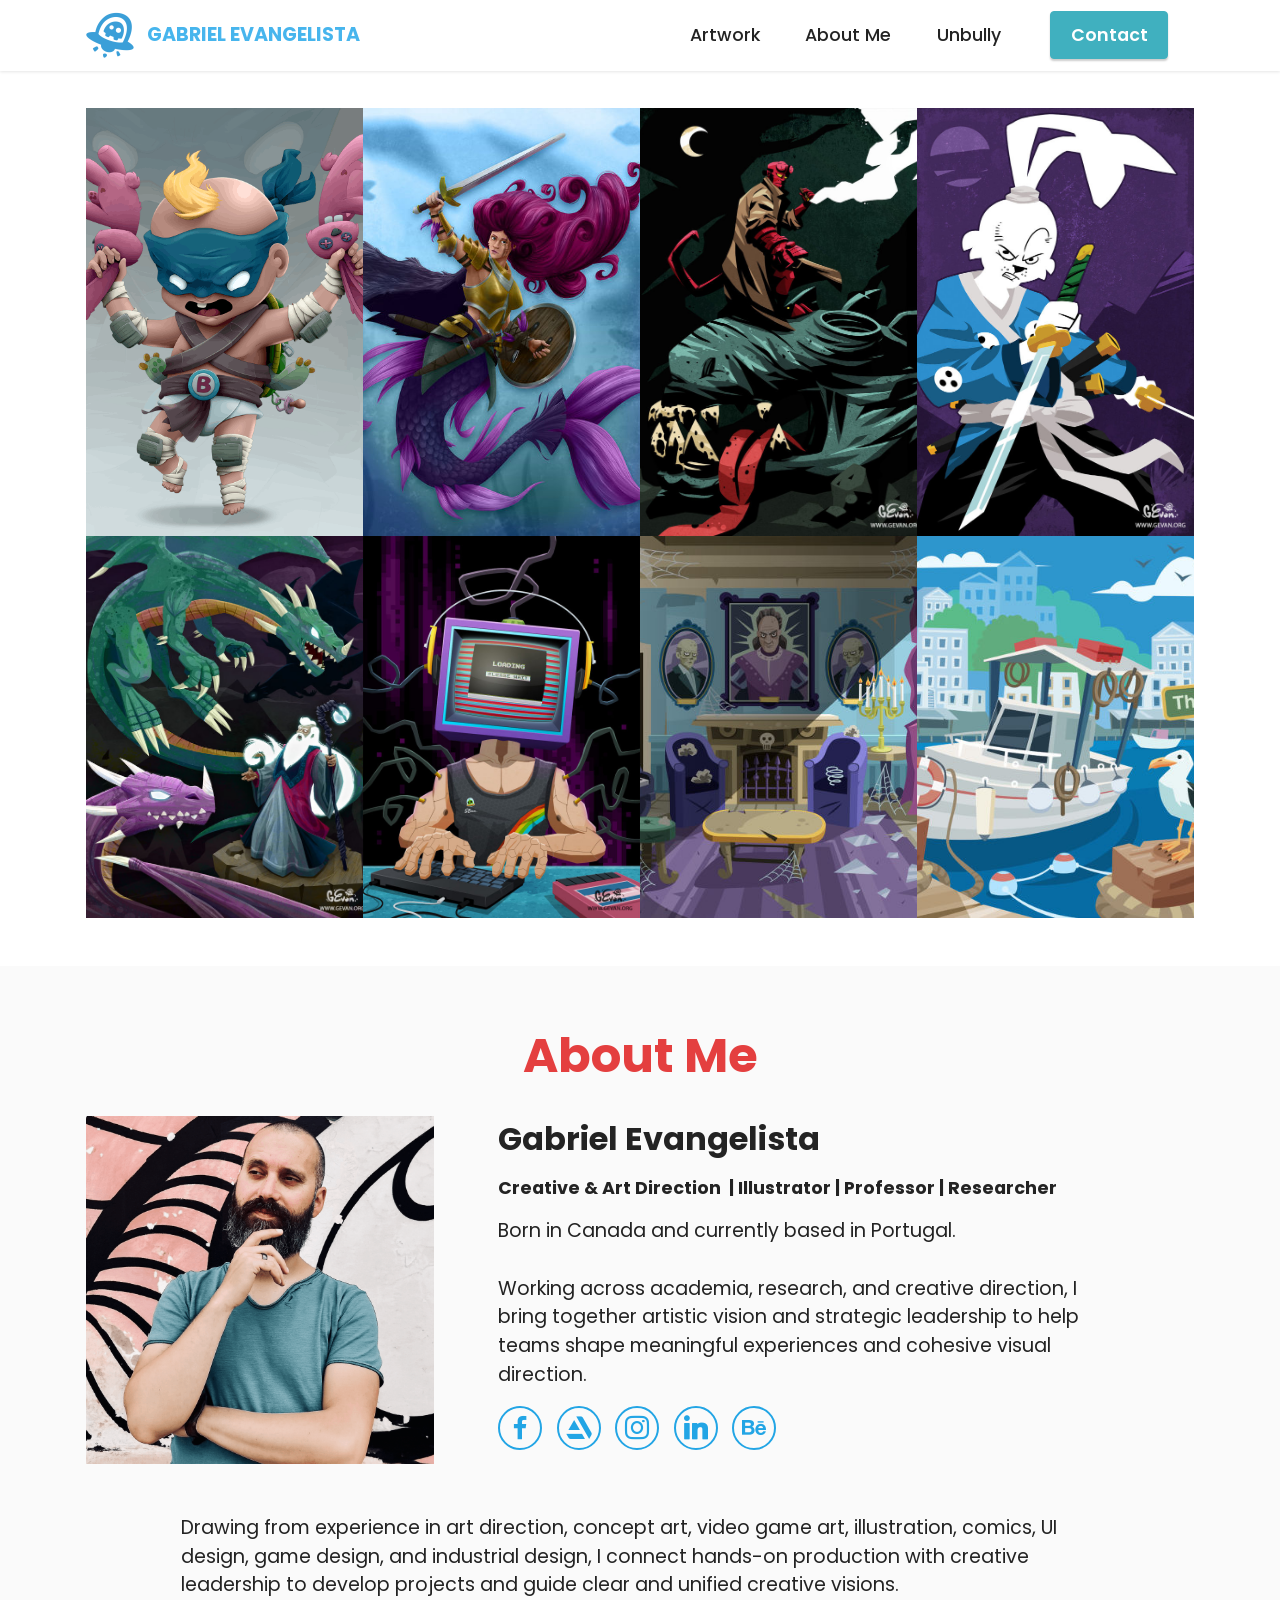
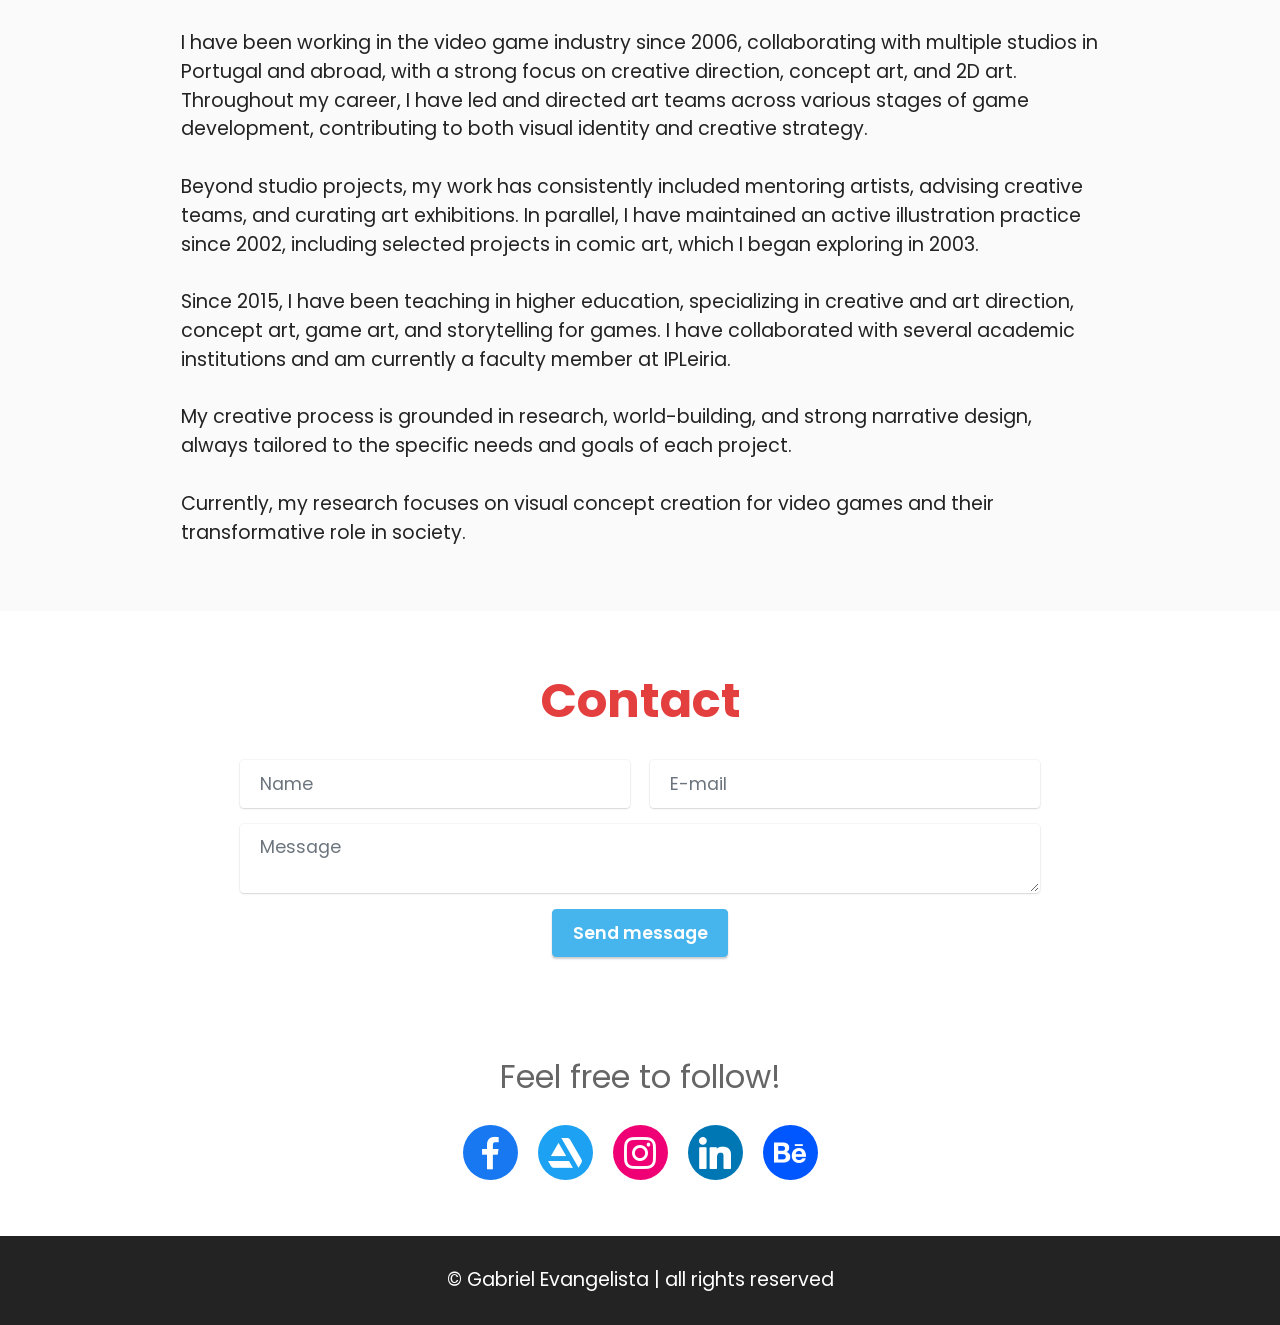
==== commit c639dc9c: "update" ====
--- a/index.html
+++ b/index.html
@@ -373,7 +373,7 @@
             </div>
         </div>
     </div>
-</section><section class="display-7" style="padding: 0;align-items: center;justify-content: center;flex-wrap: wrap;    align-content: center;display: flex;position: relative;height: 4rem;"><a href="https://mobiri.se/4552588" style="flex: 1 1;height: 4rem;position: absolute;width: 100%;z-index: 1;"><img alt="" style="height: 4rem;" src="[data-uri]"></a><p style="margin: 0;text-align: center;" class="display-7">&#8204;</p><a style="z-index:1" href="https://mobirise.com/builder/ai-website-builder.html">AI Website Software</a></section><script src="assets/bootstrap/js/bootstrap.bundle.min.js"></script>  <script src="assets/smoothscroll/smooth-scroll.js"></script>  <script src="assets/ytplayer/index.js"></script>  <script src="assets/dropdown/js/navbar-dropdown.js"></script>  <script src="assets/theme/js/script.js"></script>  <script src="assets/formoid/formoid.min.js"></script>  
+</section><script src="assets/bootstrap/js/bootstrap.bundle.min.js"></script>  <script src="assets/smoothscroll/smooth-scroll.js"></script>  <script src="assets/ytplayer/index.js"></script>  <script src="assets/dropdown/js/navbar-dropdown.js"></script>  <script src="assets/theme/js/script.js"></script>  <script src="assets/formoid/formoid.min.js"></script>  
   
   
  <div id="scrollToTop" class="scrollToTop mbr-arrow-up"><a style="text-align: center;"><i class="mbr-arrow-up-icon mbr-arrow-up-icon-cm cm-icon cm-icon-smallarrow-up"></i></a></div>
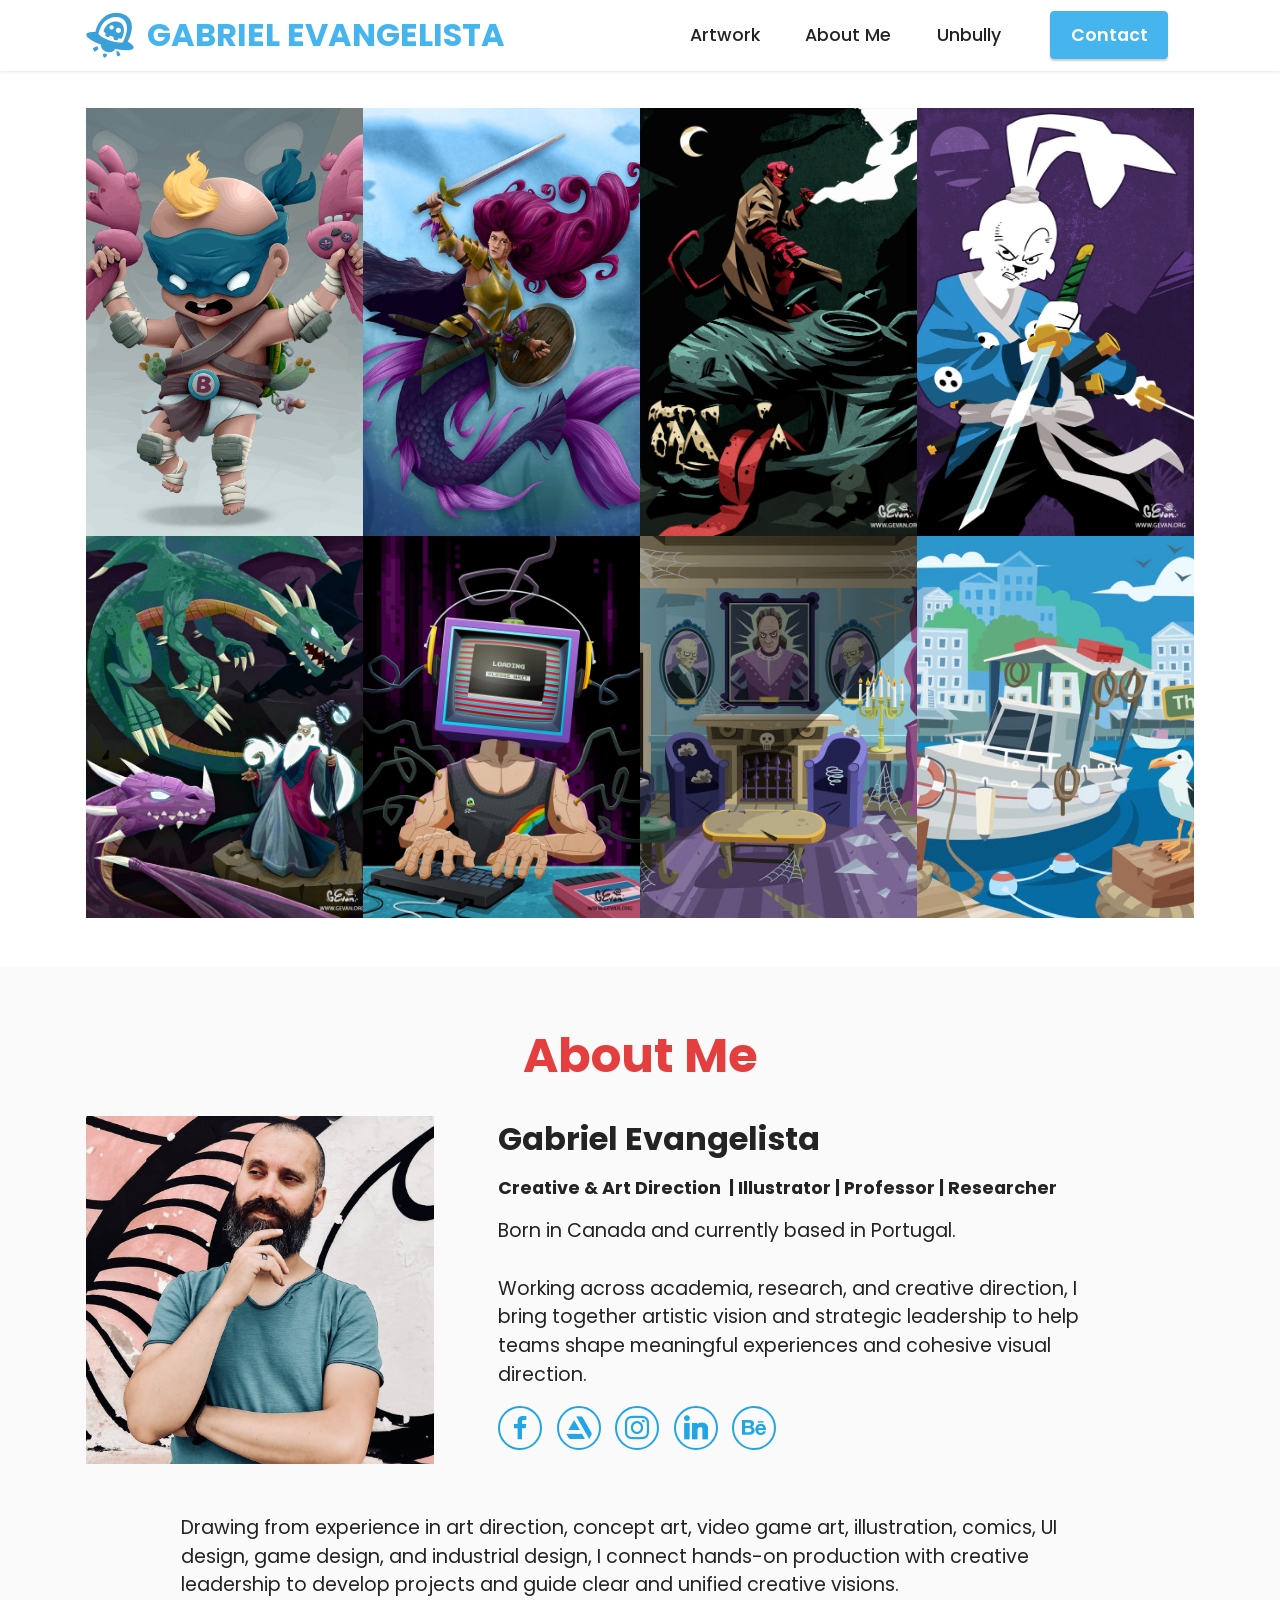
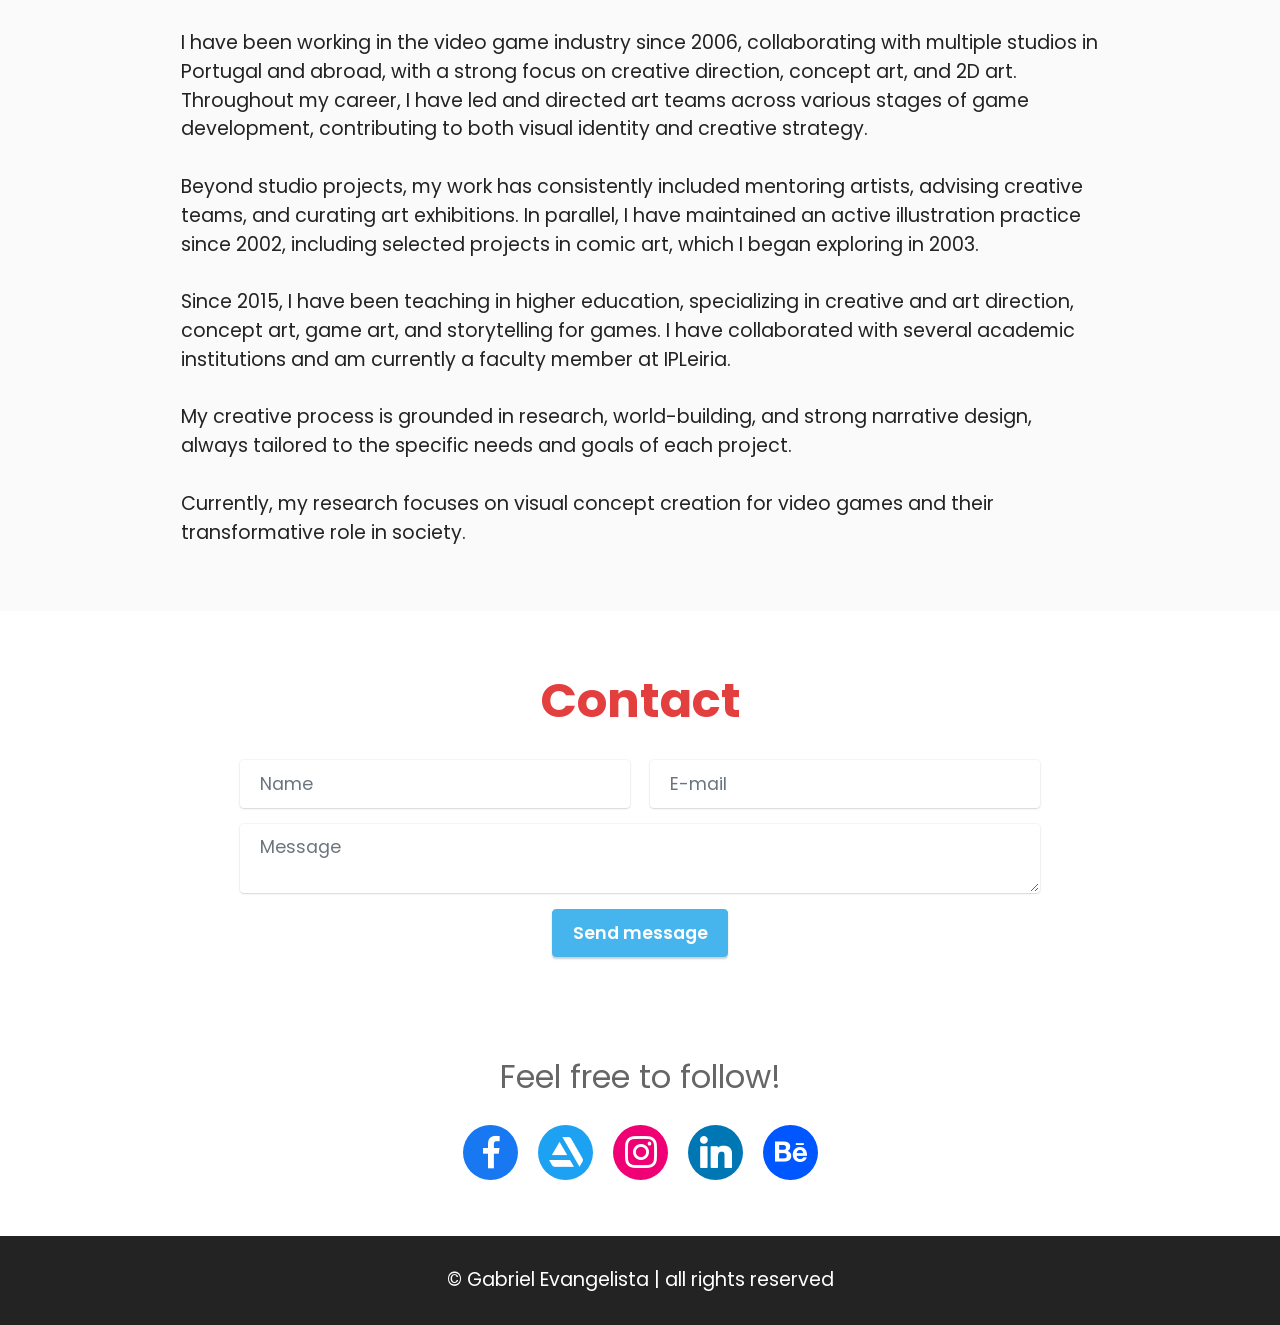
==== commit f588b3ef: "update" ====
--- a/index.html
+++ b/index.html
@@ -19,7 +19,7 @@
   <link rel="stylesheet" href="assets/theme/css/style.css">
   <link rel="preload" href="https://fonts.googleapis.com/css?family=Poppins:100,100i,200,200i,300,300i,400,400i,500,500i,600,600i,700,700i,800,800i,900,900i&display=swap" as="style" onload="this.onload=null;this.rel='stylesheet'">
   <noscript><link rel="stylesheet" href="https://fonts.googleapis.com/css?family=Poppins:100,100i,200,200i,300,300i,400,400i,500,500i,600,600i,700,700i,800,800i,900,900i&display=swap"></noscript>
-  <link rel="preload" as="style" href="assets/mobirise/css/mbr-additional.css?v=oV1uto"><link rel="stylesheet" href="assets/mobirise/css/mbr-additional.css?v=oV1uto" type="text/css">
+  <link rel="preload" as="style" href="assets/mobirise/css/mbr-additional.css?v=PEk8Ep"><link rel="stylesheet" href="assets/mobirise/css/mbr-additional.css?v=PEk8Ep" type="text/css">
 
   
   
@@ -33,11 +33,11 @@
         <div class="container">
             <div class="navbar-brand">
                 <span class="navbar-logo">
-                    <a href="index.html#top">
+                    <a href="index.html#gallery4-4">
                         <img src="assets/images/siteicon-96x96.png" alt="" style="height: 3rem;">
                     </a>
                 </span>
-                <span class="navbar-caption-wrap"><a class="navbar-caption text-info text-primary display-7" href="index.html#top">GABRIEL EVANGELISTA</a></span>
+                <span class="navbar-caption-wrap"><a class="navbar-caption text-info text-primary display-5" href="index.html#gallery4-4">GABRIEL EVANGELISTA</a></span>
             </div>
             <button class="navbar-toggler" type="button" data-toggle="collapse" data-bs-toggle="collapse" data-target="#navbarSupportedContent" data-bs-target="#navbarSupportedContent" aria-controls="navbarNavAltMarkup" aria-expanded="false" aria-label="Toggle navigation">
                 <div class="hamburger">
@@ -48,10 +48,10 @@
                 </div>
             </button>
             <div class="collapse navbar-collapse" id="navbarSupportedContent">
-                <ul class="navbar-nav nav-dropdown" data-app-modern-menu="true"><li class="nav-item"><a class="nav-link link text-black text-primary display-4" href="index.html#gallery4-4">Artwork</a></li><li class="nav-item"><a class="nav-link link text-black text-primary display-4" href="index.html#header13-j">About Me</a></li>
-                    <li class="nav-item"><a class="nav-link link text-black text-primary display-4" href="page1.html">Unbully</a></li></ul>
-                
-                <div class="navbar-buttons mbr-section-btn"><a class="btn btn-success display-4" href="index.html#form5-1">
+                <ul class="navbar-nav nav-dropdown" data-app-modern-menu="true"><li class="nav-item"><a class="nav-link link text-black display-4" href="index.html#gallery4-4">Artwork</a></li><li class="nav-item"><a class="nav-link link text-black display-4" href="index.html#header13-j">About Me</a></li>
+                    <li class="nav-item"><a class="nav-link link text-black display-4" href="page1.html">Unbully</a></li></ul>
+                
+                <div class="navbar-buttons mbr-section-btn"><a class="btn btn-info display-4" href="index.html#form5-1">
                         Contact<br></a></div>
             </div>
         </div>
@@ -68,8 +68,8 @@
         
         <div class="row mbr-gallery mt-4">
             <div class="col-12 col-md-6 col-lg-3 item gallery-image">
-                <div class="item-wrapper" data-toggle="modal" data-bs-toggle="modal" data-target="#vczNlBrNzj-modal" data-bs-target="#vczNlBrNzj-modal">
-                    <img class="w-100" src="assets/images/babyfighter7-644x644.png" alt="Mobirise Website Builder" data-slide-to="0" data-bs-slide-to="0" data-target="#lb-vczNlBrNzj" data-bs-target="#lb-vczNlBrNzj">
+                <div class="item-wrapper" data-toggle="modal" data-bs-toggle="modal" data-target="#vczTzP3Qzo-modal" data-bs-target="#vczTzP3Qzo-modal">
+                    <img class="w-100" src="assets/images/babyfighter7-644x644.png" alt="Mobirise Website Builder" data-slide-to="0" data-bs-slide-to="0" data-target="#lb-vczTzP3Qzo" data-bs-target="#lb-vczTzP3Qzo">
                     <div class="icon-wrapper">
                         <span class="mobi-mbri mobi-mbri-search mbr-iconfont mbr-iconfont-btn"></span>
                     </div>
@@ -77,16 +77,16 @@
                 
             </div>
             <div class="col-12 col-md-6 col-lg-3 item gallery-image">
-                <div class="item-wrapper" data-toggle="modal" data-bs-toggle="modal" data-target="#vczNlBrNzj-modal" data-bs-target="#vczNlBrNzj-modal">
-                    <img class="w-100" src="assets/images/warriormermaid10-644x644.jpg" alt="Mobirise Website Builder" data-slide-to="1" data-bs-slide-to="1" data-target="#lb-vczNlBrNzj" data-bs-target="#lb-vczNlBrNzj">
+                <div class="item-wrapper" data-toggle="modal" data-bs-toggle="modal" data-target="#vczTzP3Qzo-modal" data-bs-target="#vczTzP3Qzo-modal">
+                    <img class="w-100" src="assets/images/warriormermaid10-644x644.jpg" alt="Mobirise Website Builder" data-slide-to="1" data-bs-slide-to="1" data-target="#lb-vczTzP3Qzo" data-bs-target="#lb-vczTzP3Qzo">
                     <div class="icon-wrapper">
                         <span class="mobi-mbri mobi-mbri-search mbr-iconfont mbr-iconfont-btn"></span>
                     </div>
                 </div>
                 
             </div><div class="col-12 col-md-6 col-lg-3 item gallery-image">
-                <div class="item-wrapper" data-toggle="modal" data-bs-toggle="modal" data-target="#vczNlBrNzj-modal" data-bs-target="#vczNlBrNzj-modal">
-                    <img class="w-100" src="assets/images/hellboytribute02-644x915.jpg" alt="Mobirise Website Builder" data-slide-to="2" data-bs-slide-to="2" data-target="#lb-vczNlBrNzj" data-bs-target="#lb-vczNlBrNzj">
+                <div class="item-wrapper" data-toggle="modal" data-bs-toggle="modal" data-target="#vczTzP3Qzo-modal" data-bs-target="#vczTzP3Qzo-modal">
+                    <img class="w-100" src="assets/images/hellboytribute02-644x915.jpg" alt="Mobirise Website Builder" data-slide-to="2" data-bs-slide-to="2" data-target="#lb-vczTzP3Qzo" data-bs-target="#lb-vczTzP3Qzo">
                     <div class="icon-wrapper">
                         <span class="mobi-mbri mobi-mbri-search mbr-iconfont mbr-iconfont-btn"></span>
                     </div>
@@ -94,8 +94,8 @@
                 
             </div>
             <div class="col-12 col-md-6 col-lg-3 item gallery-image">
-                <div class="item-wrapper" data-toggle="modal" data-bs-toggle="modal" data-target="#vczNlBrNzj-modal" data-bs-target="#vczNlBrNzj-modal">
-                    <img class="w-100" src="assets/images/usagiyojimbo02-644x995.jpg" alt="Mobirise Website Builder" data-slide-to="3" data-bs-slide-to="3" data-target="#lb-vczNlBrNzj" data-bs-target="#lb-vczNlBrNzj">
+                <div class="item-wrapper" data-toggle="modal" data-bs-toggle="modal" data-target="#vczTzP3Qzo-modal" data-bs-target="#vczTzP3Qzo-modal">
+                    <img class="w-100" src="assets/images/usagiyojimbo02-644x995.jpg" alt="Mobirise Website Builder" data-slide-to="3" data-bs-slide-to="3" data-target="#lb-vczTzP3Qzo" data-bs-target="#lb-vczTzP3Qzo">
                     <div class="icon-wrapper">
                         <span class="mobi-mbri mobi-mbri-search mbr-iconfont mbr-iconfont-btn"></span>
                     </div>
@@ -103,45 +103,45 @@
                 
             </div>
             <div class="col-12 col-md-6 col-lg-3 item gallery-image">
-                <div class="item-wrapper" data-toggle="modal" data-bs-toggle="modal" data-target="#vczNlBrNzj-modal" data-bs-target="#vczNlBrNzj-modal">
-                    <img class="w-100" src="assets/images/fatherofdragons03-644x833.jpg" alt="Mobirise Website Builder" data-slide-to="4" data-bs-slide-to="4" data-target="#lb-vczNlBrNzj" data-bs-target="#lb-vczNlBrNzj">
+                <div class="item-wrapper" data-toggle="modal" data-bs-toggle="modal" data-target="#vczTzP3Qzo-modal" data-bs-target="#vczTzP3Qzo-modal">
+                    <img class="w-100" src="assets/images/fatherofdragons03-644x833.jpg" alt="Mobirise Website Builder" data-slide-to="4" data-bs-slide-to="4" data-target="#lb-vczTzP3Qzo" data-bs-target="#lb-vczTzP3Qzo">
                     <div class="icon-wrapper">
                         <span class="mobi-mbri mobi-mbri-search mbr-iconfont mbr-iconfont-btn"></span>
                     </div>
                 </div>
                 
             </div><div class="col-12 col-md-6 col-lg-3 item gallery-image">
-                <div class="item-wrapper" data-toggle="modal" data-bs-toggle="modal" data-target="#vczNlBrNzj-modal" data-bs-target="#vczNlBrNzj-modal">
-                    <img class="w-100" src="assets/images/pushstart-zxspectrum-5-644x888.jpg" alt="Mobirise Website Builder" data-slide-to="5" data-bs-slide-to="5" data-target="#lb-vczNlBrNzj" data-bs-target="#lb-vczNlBrNzj">
+                <div class="item-wrapper" data-toggle="modal" data-bs-toggle="modal" data-target="#vczTzP3Qzo-modal" data-bs-target="#vczTzP3Qzo-modal">
+                    <img class="w-100" src="assets/images/pushstart-zxspectrum-5-644x888.jpg" alt="Mobirise Website Builder" data-slide-to="5" data-bs-slide-to="5" data-target="#lb-vczTzP3Qzo" data-bs-target="#lb-vczTzP3Qzo">
                     <div class="icon-wrapper">
                         <span class="mobi-mbri mobi-mbri-search mbr-iconfont mbr-iconfont-btn"></span>
                     </div>
                 </div>
                 
             </div><div class="col-12 col-md-6 col-lg-3 item gallery-image">
-                <div class="item-wrapper" data-toggle="modal" data-bs-toggle="modal" data-target="#vczNlBrNzj-modal" data-bs-target="#vczNlBrNzj-modal">
-                    <img class="w-100" src="assets/images/spookynights03-644x485.jpg" alt="Mobirise Website Builder" data-slide-to="6" data-bs-slide-to="6" data-target="#lb-vczNlBrNzj" data-bs-target="#lb-vczNlBrNzj">
+                <div class="item-wrapper" data-toggle="modal" data-bs-toggle="modal" data-target="#vczTzP3Qzo-modal" data-bs-target="#vczTzP3Qzo-modal">
+                    <img class="w-100" src="assets/images/spookynights03-644x485.jpg" alt="Mobirise Website Builder" data-slide-to="6" data-bs-slide-to="6" data-target="#lb-vczTzP3Qzo" data-bs-target="#lb-vczTzP3Qzo">
                     <div class="icon-wrapper">
                         <span class="mobi-mbri mobi-mbri-search mbr-iconfont mbr-iconfont-btn"></span>
                     </div>
                 </div>
                 
             </div><div class="col-12 col-md-6 col-lg-3 item gallery-image">
-                <div class="item-wrapper" data-toggle="modal" data-bs-toggle="modal" data-target="#vczNlBrNzj-modal" data-bs-target="#vczNlBrNzj-modal">
-                    <img class="w-100" src="assets/images/smellwater03-644x485.jpg" alt="Mobirise Website Builder" data-slide-to="7" data-bs-slide-to="7" data-target="#lb-vczNlBrNzj" data-bs-target="#lb-vczNlBrNzj">
-                    <div class="icon-wrapper">
-                        <span class="mobi-mbri mobi-mbri-search mbr-iconfont mbr-iconfont-btn"></span>
-                    </div>
-                </div>
-                
-            </div>
-        </div>
-
-        <div class="modal mbr-slider" tabindex="-1" role="dialog" aria-hidden="true" id="vczNlBrNzj-modal">
+                <div class="item-wrapper" data-toggle="modal" data-bs-toggle="modal" data-target="#vczTzP3Qzo-modal" data-bs-target="#vczTzP3Qzo-modal">
+                    <img class="w-100" src="assets/images/smellwater03-644x485.jpg" alt="Mobirise Website Builder" data-slide-to="7" data-bs-slide-to="7" data-target="#lb-vczTzP3Qzo" data-bs-target="#lb-vczTzP3Qzo">
+                    <div class="icon-wrapper">
+                        <span class="mobi-mbri mobi-mbri-search mbr-iconfont mbr-iconfont-btn"></span>
+                    </div>
+                </div>
+                
+            </div>
+        </div>
+
+        <div class="modal mbr-slider" tabindex="-1" role="dialog" aria-hidden="true" id="vczTzP3Qzo-modal">
             <div class="modal-dialog" role="document">
                 <div class="modal-content">
                     <div class="modal-body">
-                        <div class="carousel slide carousel-fade" id="lb-vczNlBrNzj" data-interval="5000" data-bs-interval="5000">
+                        <div class="carousel slide carousel-fade" id="lb-vczTzP3Qzo" data-interval="5000" data-bs-interval="5000">
                             <div class="carousel-inner">
                                 <div class="carousel-item active">
                                     <img class="d-block w-100" src="assets/images/babyfighter7-644x644.png" alt="Mobirise Website Builder">
@@ -165,18 +165,18 @@
                                 </div>
                             </div>
                             <ol class="carousel-indicators">
-                                <li data-slide-to="0" data-bs-slide-to="0" class="active" data-target="#lb-vczNlBrNzj" data-bs-target="#lb-vczNlBrNzj"></li>
-                                <li data-slide-to="1" data-bs-slide-to="1" data-target="#lb-vczNlBrNzj" data-bs-target="#lb-vczNlBrNzj"></li><li data-slide-to="2" data-bs-slide-to="2" data-target="#lb-vczNlBrNzj" data-bs-target="#lb-vczNlBrNzj"></li>
-                                <li data-slide-to="3" data-bs-slide-to="3" data-target="#lb-vczNlBrNzj" data-bs-target="#lb-vczNlBrNzj"></li>
-                                <li data-slide-to="4" data-bs-slide-to="4" data-target="#lb-vczNlBrNzj" data-bs-target="#lb-vczNlBrNzj"></li><li data-slide-to="5" data-bs-slide-to="5" data-target="#lb-vczNlBrNzj" data-bs-target="#lb-vczNlBrNzj"></li><li data-slide-to="6" data-bs-slide-to="6" data-target="#lb-vczNlBrNzj" data-bs-target="#lb-vczNlBrNzj"></li><li data-slide-to="7" data-bs-slide-to="7" data-target="#lb-vczNlBrNzj" data-bs-target="#lb-vczNlBrNzj"></li>
+                                <li data-slide-to="0" data-bs-slide-to="0" class="active" data-target="#lb-vczTzP3Qzo" data-bs-target="#lb-vczTzP3Qzo"></li>
+                                <li data-slide-to="1" data-bs-slide-to="1" data-target="#lb-vczTzP3Qzo" data-bs-target="#lb-vczTzP3Qzo"></li><li data-slide-to="2" data-bs-slide-to="2" data-target="#lb-vczTzP3Qzo" data-bs-target="#lb-vczTzP3Qzo"></li>
+                                <li data-slide-to="3" data-bs-slide-to="3" data-target="#lb-vczTzP3Qzo" data-bs-target="#lb-vczTzP3Qzo"></li>
+                                <li data-slide-to="4" data-bs-slide-to="4" data-target="#lb-vczTzP3Qzo" data-bs-target="#lb-vczTzP3Qzo"></li><li data-slide-to="5" data-bs-slide-to="5" data-target="#lb-vczTzP3Qzo" data-bs-target="#lb-vczTzP3Qzo"></li><li data-slide-to="6" data-bs-slide-to="6" data-target="#lb-vczTzP3Qzo" data-bs-target="#lb-vczTzP3Qzo"></li><li data-slide-to="7" data-bs-slide-to="7" data-target="#lb-vczTzP3Qzo" data-bs-target="#lb-vczTzP3Qzo"></li>
                             </ol>
                             <a role="button" href="" class="close" data-dismiss="modal" data-bs-dismiss="modal" aria-label="Close">
                             </a>
-                            <a class="carousel-control-prev carousel-control" role="button" data-slide="prev" data-bs-slide="prev" href="#lb-vczNlBrNzj">
+                            <a class="carousel-control-prev carousel-control" role="button" data-slide="prev" data-bs-slide="prev" href="#lb-vczTzP3Qzo">
                                 <span class="mobi-mbri mobi-mbri-arrow-prev" aria-hidden="true"></span>
                                 <span class="sr-only visually-hidden">Previous</span>
                             </a>
-                            <a class="carousel-control-next carousel-control" role="button" data-slide="next" data-bs-slide="next" href="#lb-vczNlBrNzj">
+                            <a class="carousel-control-next carousel-control" role="button" data-slide="next" data-bs-slide="next" href="#lb-vczTzP3Qzo">
                                 <span class="mobi-mbri mobi-mbri-arrow-next" aria-hidden="true"></span>
                                 <span class="sr-only visually-hidden">Next</span>
                             </a>
@@ -290,7 +290,7 @@
         </div>
         <div class="row justify-content-center mt-4">
             <div class="col-lg-8 mx-auto mbr-form" data-form-type="formoid">
-                <form action="https://mobirise.eu/" method="POST" class="mbr-form form-with-styler" data-form-title="Form Name"><input type="hidden" name="email" data-form-email="true" value="LIAYZ2xkqmzOAUPF7q5/x/Jr5i/BKLkGnxS60HHi0zYr6ynwHMHtWWkulscQMG1B9cPRmFlmXeg76opP6M6y+m8JelhzbNFMGk09GEnn1tUIAwAehnF0NqepHjnObzy2">
+                <form action="https://mobirise.eu/" method="POST" class="mbr-form form-with-styler" data-form-title="Form Name"><input type="hidden" name="email" data-form-email="true" value="jVdnQG5tJx0MktEXB6R1KoFwmyNkfodAbRYY07v4OQ7Kt9ZypiCJL0T7Q4e0EyNpkDTzEPtjRUHb/f8PT9CQrIAU8Y2bz40HjeshOR9BF5TBRK8a/RpvT/yeQisY0jau">
                     <div class="row">
                         <div hidden="hidden" data-form-alert="" class="alert alert-success col-12">Thanks for filling out the form!</div>
                         <div hidden="hidden" data-form-alert-danger="" class="alert alert-danger col-12">
--- a/assets/mobirise/css/mbr-additional.css
+++ b/assets/mobirise/css/mbr-additional.css
@@ -965,7 +965,7 @@
   width: 30px;
   height: 2px;
   border-right: 5px;
-  background-color: #000000;
+  background-color: #232323;
 }
 .cid-sFF0ciwnEL button.navbar-toggler .hamburger span:nth-child(1) {
   top: 0;
@@ -1531,6 +1531,358 @@
   background-color: #232323;
   overflow: hidden;
 }
+.cid-sFF0ciwnEL {
+  z-index: 1000;
+  width: 100%;
+  position: relative;
+  min-height: 60px;
+}
+.cid-sFF0ciwnEL nav.navbar {
+  position: fixed;
+}
+.cid-sFF0ciwnEL .dropdown-item:before {
+  font-family: Moririse2 !important;
+  content: "\e966";
+  display: inline-block;
+  width: 0;
+  position: absolute;
+  left: 1rem;
+  top: 0.5rem;
+  margin-right: 0.5rem;
+  line-height: 1;
+  font-size: inherit;
+  vertical-align: middle;
+  text-align: center;
+  overflow: hidden;
+  transform: scale(0, 1);
+  transition: all 0.25s ease-in-out;
+}
+.cid-sFF0ciwnEL .dropdown-menu {
+  padding: 0;
+  border-radius: 4px;
+  box-shadow: 0 1px 3px 0 rgba(0, 0, 0, 0.1);
+}
+.cid-sFF0ciwnEL .dropdown-item {
+  border-bottom: 1px solid #e6e6e6;
+}
+.cid-sFF0ciwnEL .dropdown-item:hover,
+.cid-sFF0ciwnEL .dropdown-item:focus {
+  background: #e85a4f !important;
+  color: white !important;
+}
+.cid-sFF0ciwnEL .dropdown-item:first-child {
+  border-top-left-radius: 4px;
+  border-top-right-radius: 4px;
+}
+.cid-sFF0ciwnEL .dropdown-item:last-child {
+  border-bottom: none;
+  border-bottom-left-radius: 4px;
+  border-bottom-right-radius: 4px;
+}
+.cid-sFF0ciwnEL .nav-dropdown .link {
+  padding: 0 0.3em !important;
+  margin: 0.667em 1em !important;
+}
+.cid-sFF0ciwnEL .nav-dropdown .link.dropdown-toggle::after {
+  margin-left: 0.5rem;
+  margin-top: 0.2rem;
+}
+.cid-sFF0ciwnEL .nav-link {
+  position: relative;
+}
+.cid-sFF0ciwnEL .container {
+  display: flex;
+  margin: auto;
+}
+.cid-sFF0ciwnEL .iconfont-wrapper {
+  color: #000000 !important;
+  font-size: 1.5rem;
+  padding-right: 0.5rem;
+}
+.cid-sFF0ciwnEL .dropdown-menu,
+.cid-sFF0ciwnEL .navbar.opened {
+  background: #ffffff !important;
+}
+.cid-sFF0ciwnEL .nav-item:focus,
+.cid-sFF0ciwnEL .nav-link:focus {
+  outline: none;
+}
+.cid-sFF0ciwnEL .dropdown .dropdown-menu .dropdown-item {
+  width: auto;
+  transition: all 0.25s ease-in-out;
+}
+.cid-sFF0ciwnEL .dropdown .dropdown-menu .dropdown-item::after {
+  right: 0.5rem;
+}
+.cid-sFF0ciwnEL .dropdown .dropdown-menu .dropdown-item .mbr-iconfont {
+  margin-right: 0.5rem;
+  vertical-align: sub;
+}
+.cid-sFF0ciwnEL .dropdown .dropdown-menu .dropdown-item .mbr-iconfont:before {
+  display: inline-block;
+  transform: scale(1, 1);
+  transition: all 0.25s ease-in-out;
+}
+.cid-sFF0ciwnEL .collapsed .dropdown-menu .dropdown-item:before {
+  display: none;
+}
+.cid-sFF0ciwnEL .collapsed .dropdown .dropdown-menu .dropdown-item {
+  padding: 0.235em 1.5em 0.235em 1.5em !important;
+  transition: none;
+  margin: 0 !important;
+}
+.cid-sFF0ciwnEL .navbar {
+  min-height: 70px;
+  transition: all 0.3s;
+  border-bottom: 1px solid transparent;
+  box-shadow: 0 1px 3px 0 rgba(0, 0, 0, 0.1);
+  background: #ffffff;
+}
+.cid-sFF0ciwnEL .navbar.opened {
+  transition: all 0.3s;
+}
+.cid-sFF0ciwnEL .navbar .dropdown-item {
+  padding: 0.5rem 1.8rem;
+}
+.cid-sFF0ciwnEL .navbar .navbar-logo img {
+  width: auto;
+}
+.cid-sFF0ciwnEL .navbar .navbar-collapse {
+  justify-content: flex-end;
+  z-index: 1;
+}
+.cid-sFF0ciwnEL .navbar.collapsed {
+  justify-content: center;
+}
+.cid-sFF0ciwnEL .navbar.collapsed .nav-item .nav-link::before {
+  display: none;
+}
+.cid-sFF0ciwnEL .navbar.collapsed.opened .dropdown-menu {
+  top: 0;
+}
+@media (min-width: 992px) {
+  .cid-sFF0ciwnEL .navbar.collapsed.opened:not(.navbar-short) .navbar-collapse {
+    max-height: calc(98.5vh - 3rem);
+  }
+}
+.cid-sFF0ciwnEL .navbar.collapsed .dropdown-menu .dropdown-submenu {
+  left: 0 !important;
+}
+.cid-sFF0ciwnEL .navbar.collapsed .dropdown-menu .dropdown-item:after {
+  right: auto;
+}
+.cid-sFF0ciwnEL .navbar.collapsed .dropdown-menu .dropdown-toggle[data-toggle="dropdown-submenu"]:after {
+  margin-left: 0.5rem;
+  margin-top: 0.2rem;
+  border-top: 0.35em solid;
+  border-right: 0.35em solid transparent;
+  border-left: 0.35em solid transparent;
+  border-bottom: 0;
+  top: 41%;
+}
+.cid-sFF0ciwnEL .navbar.collapsed ul.navbar-nav li {
+  margin: auto;
+}
+.cid-sFF0ciwnEL .navbar.collapsed .dropdown-menu .dropdown-item {
+  padding: 0.25rem 1.5rem;
+  text-align: center;
+}
+.cid-sFF0ciwnEL .navbar.collapsed .icons-menu {
+  padding-left: 0;
+  padding-right: 0;
+  padding-top: 0.5rem;
+  padding-bottom: 0.5rem;
+}
+@media (max-width: 991px) {
+  .cid-sFF0ciwnEL .navbar .nav-item .nav-link::before {
+    display: none;
+  }
+  .cid-sFF0ciwnEL .navbar.opened .dropdown-menu {
+    top: 0;
+  }
+  .cid-sFF0ciwnEL .navbar .dropdown-menu .dropdown-submenu {
+    left: 0 !important;
+  }
+  .cid-sFF0ciwnEL .navbar .dropdown-menu .dropdown-item:after {
+    right: auto;
+  }
+  .cid-sFF0ciwnEL .navbar .dropdown-menu .dropdown-toggle[data-toggle="dropdown-submenu"]:after {
+    margin-left: 0.5rem;
+    margin-top: 0.2rem;
+    border-top: 0.35em solid;
+    border-right: 0.35em solid transparent;
+    border-left: 0.35em solid transparent;
+    border-bottom: 0;
+    top: 40%;
+  }
+  .cid-sFF0ciwnEL .navbar .navbar-logo img {
+    height: 3rem !important;
+  }
+  .cid-sFF0ciwnEL .navbar ul.navbar-nav li {
+    margin: auto;
+  }
+  .cid-sFF0ciwnEL .navbar .dropdown-menu .dropdown-item {
+    padding: 0.25rem 1.5rem !important;
+    text-align: center;
+  }
+  .cid-sFF0ciwnEL .navbar .navbar-brand {
+    flex-shrink: initial;
+    flex-basis: auto;
+    word-break: break-word;
+    padding-right: 2rem;
+  }
+  .cid-sFF0ciwnEL .navbar .navbar-toggler {
+    flex-basis: auto;
+  }
+  .cid-sFF0ciwnEL .navbar .icons-menu {
+    padding-left: 0;
+    padding-top: 0.5rem;
+    padding-bottom: 0.5rem;
+  }
+}
+.cid-sFF0ciwnEL .navbar.navbar-short {
+  min-height: 60px;
+}
+.cid-sFF0ciwnEL .navbar.navbar-short .navbar-logo img {
+  height: 2.5rem !important;
+}
+.cid-sFF0ciwnEL .navbar.navbar-short .navbar-brand {
+  min-height: 60px;
+  padding: 0;
+}
+.cid-sFF0ciwnEL .navbar-brand {
+  min-height: 70px;
+  flex-shrink: 0;
+  align-items: center;
+  margin-right: 0;
+  padding: 10px 0;
+  transition: all 0.3s;
+  word-break: break-word;
+  z-index: 1;
+}
+.cid-sFF0ciwnEL .navbar-brand .navbar-caption {
+  line-height: inherit !important;
+}
+.cid-sFF0ciwnEL .navbar-brand .navbar-logo a {
+  outline: none;
+}
+.cid-sFF0ciwnEL .dropdown-item.active,
+.cid-sFF0ciwnEL .dropdown-item:active {
+  background-color: transparent;
+}
+.cid-sFF0ciwnEL .navbar-expand-lg .navbar-nav .nav-link {
+  padding: 0;
+}
+.cid-sFF0ciwnEL .nav-dropdown .link.dropdown-toggle {
+  margin-right: 1.667em;
+}
+.cid-sFF0ciwnEL .nav-dropdown .link.dropdown-toggle[aria-expanded="true"] {
+  margin-right: 0;
+  padding: 0.667em 1.667em;
+}
+.cid-sFF0ciwnEL .navbar.navbar-expand-lg .dropdown .dropdown-menu {
+  background: #ffffff;
+}
+.cid-sFF0ciwnEL .navbar.navbar-expand-lg .dropdown .dropdown-menu .dropdown-submenu {
+  margin: 0;
+  left: 100%;
+}
+.cid-sFF0ciwnEL .navbar .dropdown.open > .dropdown-menu {
+  display: block;
+}
+.cid-sFF0ciwnEL ul.navbar-nav {
+  flex-wrap: wrap;
+}
+.cid-sFF0ciwnEL .navbar-buttons {
+  text-align: center;
+  min-width: 170px;
+}
+.cid-sFF0ciwnEL button.navbar-toggler {
+  outline: none;
+  width: 31px;
+  height: 20px;
+  cursor: pointer;
+  transition: all 0.2s;
+  position: relative;
+  align-self: center;
+}
+.cid-sFF0ciwnEL button.navbar-toggler .hamburger span {
+  position: absolute;
+  right: 0;
+  width: 30px;
+  height: 2px;
+  border-right: 5px;
+  background-color: #232323;
+}
+.cid-sFF0ciwnEL button.navbar-toggler .hamburger span:nth-child(1) {
+  top: 0;
+  transition: all 0.2s;
+}
+.cid-sFF0ciwnEL button.navbar-toggler .hamburger span:nth-child(2) {
+  top: 8px;
+  transition: all 0.15s;
+}
+.cid-sFF0ciwnEL button.navbar-toggler .hamburger span:nth-child(3) {
+  top: 8px;
+  transition: all 0.15s;
+}
+.cid-sFF0ciwnEL button.navbar-toggler .hamburger span:nth-child(4) {
+  top: 16px;
+  transition: all 0.2s;
+}
+.cid-sFF0ciwnEL nav.opened .hamburger span:nth-child(1) {
+  top: 8px;
+  width: 0;
+  opacity: 0;
+  right: 50%;
+  transition: all 0.2s;
+}
+.cid-sFF0ciwnEL nav.opened .hamburger span:nth-child(2) {
+  transform: rotate(45deg);
+  transition: all 0.25s;
+}
+.cid-sFF0ciwnEL nav.opened .hamburger span:nth-child(3) {
+  transform: rotate(-45deg);
+  transition: all 0.25s;
+}
+.cid-sFF0ciwnEL nav.opened .hamburger span:nth-child(4) {
+  top: 8px;
+  width: 0;
+  opacity: 0;
+  right: 50%;
+  transition: all 0.2s;
+}
+.cid-sFF0ciwnEL .navbar-dropdown {
+  padding: 0 1rem;
+  position: fixed;
+}
+.cid-sFF0ciwnEL a.nav-link {
+  display: flex;
+  align-items: center;
+  justify-content: center;
+}
+.cid-sFF0ciwnEL .icons-menu {
+  flex-wrap: nowrap;
+  display: flex;
+  justify-content: center;
+  padding-left: 1rem;
+  padding-right: 1rem;
+  padding-top: 0.3rem;
+  text-align: center;
+}
+@media screen and (-ms-high-contrast: active), (-ms-high-contrast: none) {
+  .cid-sFF0ciwnEL .navbar {
+    height: 70px;
+  }
+  .cid-sFF0ciwnEL .navbar.opened {
+    height: auto;
+  }
+  .cid-sFF0ciwnEL .nav-item .nav-link:hover::before {
+    width: 175%;
+    max-width: calc(100% + 2rem);
+    left: -1rem;
+  }
+}
 .cid-vczdC1V7ly {
   padding-top: 4rem;
   padding-bottom: 0rem;
@@ -1894,358 +2246,6 @@
 .cid-vczeSjakJp .mbr-text {
   color: #fafafa;
 }
-.cid-sFF0ciwnEL {
-  z-index: 1000;
-  width: 100%;
-  position: relative;
-  min-height: 60px;
-}
-.cid-sFF0ciwnEL nav.navbar {
-  position: fixed;
-}
-.cid-sFF0ciwnEL .dropdown-item:before {
-  font-family: Moririse2 !important;
-  content: "\e966";
-  display: inline-block;
-  width: 0;
-  position: absolute;
-  left: 1rem;
-  top: 0.5rem;
-  margin-right: 0.5rem;
-  line-height: 1;
-  font-size: inherit;
-  vertical-align: middle;
-  text-align: center;
-  overflow: hidden;
-  transform: scale(0, 1);
-  transition: all 0.25s ease-in-out;
-}
-.cid-sFF0ciwnEL .dropdown-menu {
-  padding: 0;
-  border-radius: 4px;
-  box-shadow: 0 1px 3px 0 rgba(0, 0, 0, 0.1);
-}
-.cid-sFF0ciwnEL .dropdown-item {
-  border-bottom: 1px solid #e6e6e6;
-}
-.cid-sFF0ciwnEL .dropdown-item:hover,
-.cid-sFF0ciwnEL .dropdown-item:focus {
-  background: #e85a4f !important;
-  color: white !important;
-}
-.cid-sFF0ciwnEL .dropdown-item:first-child {
-  border-top-left-radius: 4px;
-  border-top-right-radius: 4px;
-}
-.cid-sFF0ciwnEL .dropdown-item:last-child {
-  border-bottom: none;
-  border-bottom-left-radius: 4px;
-  border-bottom-right-radius: 4px;
-}
-.cid-sFF0ciwnEL .nav-dropdown .link {
-  padding: 0 0.3em !important;
-  margin: 0.667em 1em !important;
-}
-.cid-sFF0ciwnEL .nav-dropdown .link.dropdown-toggle::after {
-  margin-left: 0.5rem;
-  margin-top: 0.2rem;
-}
-.cid-sFF0ciwnEL .nav-link {
-  position: relative;
-}
-.cid-sFF0ciwnEL .container {
-  display: flex;
-  margin: auto;
-}
-.cid-sFF0ciwnEL .iconfont-wrapper {
-  color: #000000 !important;
-  font-size: 1.5rem;
-  padding-right: 0.5rem;
-}
-.cid-sFF0ciwnEL .dropdown-menu,
-.cid-sFF0ciwnEL .navbar.opened {
-  background: #ffffff !important;
-}
-.cid-sFF0ciwnEL .nav-item:focus,
-.cid-sFF0ciwnEL .nav-link:focus {
-  outline: none;
-}
-.cid-sFF0ciwnEL .dropdown .dropdown-menu .dropdown-item {
-  width: auto;
-  transition: all 0.25s ease-in-out;
-}
-.cid-sFF0ciwnEL .dropdown .dropdown-menu .dropdown-item::after {
-  right: 0.5rem;
-}
-.cid-sFF0ciwnEL .dropdown .dropdown-menu .dropdown-item .mbr-iconfont {
-  margin-right: 0.5rem;
-  vertical-align: sub;
-}
-.cid-sFF0ciwnEL .dropdown .dropdown-menu .dropdown-item .mbr-iconfont:before {
-  display: inline-block;
-  transform: scale(1, 1);
-  transition: all 0.25s ease-in-out;
-}
-.cid-sFF0ciwnEL .collapsed .dropdown-menu .dropdown-item:before {
-  display: none;
-}
-.cid-sFF0ciwnEL .collapsed .dropdown .dropdown-menu .dropdown-item {
-  padding: 0.235em 1.5em 0.235em 1.5em !important;
-  transition: none;
-  margin: 0 !important;
-}
-.cid-sFF0ciwnEL .navbar {
-  min-height: 70px;
-  transition: all 0.3s;
-  border-bottom: 1px solid transparent;
-  box-shadow: 0 1px 3px 0 rgba(0, 0, 0, 0.1);
-  background: #ffffff;
-}
-.cid-sFF0ciwnEL .navbar.opened {
-  transition: all 0.3s;
-}
-.cid-sFF0ciwnEL .navbar .dropdown-item {
-  padding: 0.5rem 1.8rem;
-}
-.cid-sFF0ciwnEL .navbar .navbar-logo img {
-  width: auto;
-}
-.cid-sFF0ciwnEL .navbar .navbar-collapse {
-  justify-content: flex-end;
-  z-index: 1;
-}
-.cid-sFF0ciwnEL .navbar.collapsed {
-  justify-content: center;
-}
-.cid-sFF0ciwnEL .navbar.collapsed .nav-item .nav-link::before {
-  display: none;
-}
-.cid-sFF0ciwnEL .navbar.collapsed.opened .dropdown-menu {
-  top: 0;
-}
-@media (min-width: 992px) {
-  .cid-sFF0ciwnEL .navbar.collapsed.opened:not(.navbar-short) .navbar-collapse {
-    max-height: calc(98.5vh - 3rem);
-  }
-}
-.cid-sFF0ciwnEL .navbar.collapsed .dropdown-menu .dropdown-submenu {
-  left: 0 !important;
-}
-.cid-sFF0ciwnEL .navbar.collapsed .dropdown-menu .dropdown-item:after {
-  right: auto;
-}
-.cid-sFF0ciwnEL .navbar.collapsed .dropdown-menu .dropdown-toggle[data-toggle="dropdown-submenu"]:after {
-  margin-left: 0.5rem;
-  margin-top: 0.2rem;
-  border-top: 0.35em solid;
-  border-right: 0.35em solid transparent;
-  border-left: 0.35em solid transparent;
-  border-bottom: 0;
-  top: 41%;
-}
-.cid-sFF0ciwnEL .navbar.collapsed ul.navbar-nav li {
-  margin: auto;
-}
-.cid-sFF0ciwnEL .navbar.collapsed .dropdown-menu .dropdown-item {
-  padding: 0.25rem 1.5rem;
-  text-align: center;
-}
-.cid-sFF0ciwnEL .navbar.collapsed .icons-menu {
-  padding-left: 0;
-  padding-right: 0;
-  padding-top: 0.5rem;
-  padding-bottom: 0.5rem;
-}
-@media (max-width: 991px) {
-  .cid-sFF0ciwnEL .navbar .nav-item .nav-link::before {
-    display: none;
-  }
-  .cid-sFF0ciwnEL .navbar.opened .dropdown-menu {
-    top: 0;
-  }
-  .cid-sFF0ciwnEL .navbar .dropdown-menu .dropdown-submenu {
-    left: 0 !important;
-  }
-  .cid-sFF0ciwnEL .navbar .dropdown-menu .dropdown-item:after {
-    right: auto;
-  }
-  .cid-sFF0ciwnEL .navbar .dropdown-menu .dropdown-toggle[data-toggle="dropdown-submenu"]:after {
-    margin-left: 0.5rem;
-    margin-top: 0.2rem;
-    border-top: 0.35em solid;
-    border-right: 0.35em solid transparent;
-    border-left: 0.35em solid transparent;
-    border-bottom: 0;
-    top: 40%;
-  }
-  .cid-sFF0ciwnEL .navbar .navbar-logo img {
-    height: 3rem !important;
-  }
-  .cid-sFF0ciwnEL .navbar ul.navbar-nav li {
-    margin: auto;
-  }
-  .cid-sFF0ciwnEL .navbar .dropdown-menu .dropdown-item {
-    padding: 0.25rem 1.5rem !important;
-    text-align: center;
-  }
-  .cid-sFF0ciwnEL .navbar .navbar-brand {
-    flex-shrink: initial;
-    flex-basis: auto;
-    word-break: break-word;
-    padding-right: 2rem;
-  }
-  .cid-sFF0ciwnEL .navbar .navbar-toggler {
-    flex-basis: auto;
-  }
-  .cid-sFF0ciwnEL .navbar .icons-menu {
-    padding-left: 0;
-    padding-top: 0.5rem;
-    padding-bottom: 0.5rem;
-  }
-}
-.cid-sFF0ciwnEL .navbar.navbar-short {
-  min-height: 60px;
-}
-.cid-sFF0ciwnEL .navbar.navbar-short .navbar-logo img {
-  height: 2.5rem !important;
-}
-.cid-sFF0ciwnEL .navbar.navbar-short .navbar-brand {
-  min-height: 60px;
-  padding: 0;
-}
-.cid-sFF0ciwnEL .navbar-brand {
-  min-height: 70px;
-  flex-shrink: 0;
-  align-items: center;
-  margin-right: 0;
-  padding: 10px 0;
-  transition: all 0.3s;
-  word-break: break-word;
-  z-index: 1;
-}
-.cid-sFF0ciwnEL .navbar-brand .navbar-caption {
-  line-height: inherit !important;
-}
-.cid-sFF0ciwnEL .navbar-brand .navbar-logo a {
-  outline: none;
-}
-.cid-sFF0ciwnEL .dropdown-item.active,
-.cid-sFF0ciwnEL .dropdown-item:active {
-  background-color: transparent;
-}
-.cid-sFF0ciwnEL .navbar-expand-lg .navbar-nav .nav-link {
-  padding: 0;
-}
-.cid-sFF0ciwnEL .nav-dropdown .link.dropdown-toggle {
-  margin-right: 1.667em;
-}
-.cid-sFF0ciwnEL .nav-dropdown .link.dropdown-toggle[aria-expanded="true"] {
-  margin-right: 0;
-  padding: 0.667em 1.667em;
-}
-.cid-sFF0ciwnEL .navbar.navbar-expand-lg .dropdown .dropdown-menu {
-  background: #ffffff;
-}
-.cid-sFF0ciwnEL .navbar.navbar-expand-lg .dropdown .dropdown-menu .dropdown-submenu {
-  margin: 0;
-  left: 100%;
-}
-.cid-sFF0ciwnEL .navbar .dropdown.open > .dropdown-menu {
-  display: block;
-}
-.cid-sFF0ciwnEL ul.navbar-nav {
-  flex-wrap: wrap;
-}
-.cid-sFF0ciwnEL .navbar-buttons {
-  text-align: center;
-  min-width: 170px;
-}
-.cid-sFF0ciwnEL button.navbar-toggler {
-  outline: none;
-  width: 31px;
-  height: 20px;
-  cursor: pointer;
-  transition: all 0.2s;
-  position: relative;
-  align-self: center;
-}
-.cid-sFF0ciwnEL button.navbar-toggler .hamburger span {
-  position: absolute;
-  right: 0;
-  width: 30px;
-  height: 2px;
-  border-right: 5px;
-  background-color: #000000;
-}
-.cid-sFF0ciwnEL button.navbar-toggler .hamburger span:nth-child(1) {
-  top: 0;
-  transition: all 0.2s;
-}
-.cid-sFF0ciwnEL button.navbar-toggler .hamburger span:nth-child(2) {
-  top: 8px;
-  transition: all 0.15s;
-}
-.cid-sFF0ciwnEL button.navbar-toggler .hamburger span:nth-child(3) {
-  top: 8px;
-  transition: all 0.15s;
-}
-.cid-sFF0ciwnEL button.navbar-toggler .hamburger span:nth-child(4) {
-  top: 16px;
-  transition: all 0.2s;
-}
-.cid-sFF0ciwnEL nav.opened .hamburger span:nth-child(1) {
-  top: 8px;
-  width: 0;
-  opacity: 0;
-  right: 50%;
-  transition: all 0.2s;
-}
-.cid-sFF0ciwnEL nav.opened .hamburger span:nth-child(2) {
-  transform: rotate(45deg);
-  transition: all 0.25s;
-}
-.cid-sFF0ciwnEL nav.opened .hamburger span:nth-child(3) {
-  transform: rotate(-45deg);
-  transition: all 0.25s;
-}
-.cid-sFF0ciwnEL nav.opened .hamburger span:nth-child(4) {
-  top: 8px;
-  width: 0;
-  opacity: 0;
-  right: 50%;
-  transition: all 0.2s;
-}
-.cid-sFF0ciwnEL .navbar-dropdown {
-  padding: 0 1rem;
-  position: fixed;
-}
-.cid-sFF0ciwnEL a.nav-link {
-  display: flex;
-  align-items: center;
-  justify-content: center;
-}
-.cid-sFF0ciwnEL .icons-menu {
-  flex-wrap: nowrap;
-  display: flex;
-  justify-content: center;
-  padding-left: 1rem;
-  padding-right: 1rem;
-  padding-top: 0.3rem;
-  text-align: center;
-}
-@media screen and (-ms-high-contrast: active), (-ms-high-contrast: none) {
-  .cid-sFF0ciwnEL .navbar {
-    height: 70px;
-  }
-  .cid-sFF0ciwnEL .navbar.opened {
-    height: auto;
-  }
-  .cid-sFF0ciwnEL .nav-item .nav-link:hover::before {
-    width: 175%;
-    max-width: calc(100% + 2rem);
-    left: -1rem;
-  }
-}
 .cid-sFF3CYc3p7 {
   padding-top: 30px;
   padding-bottom: 30px;
--- a/assets/mobirise/css/mbr-additional.css
+++ b/assets/mobirise/css/mbr-additional.css
@@ -965,7 +965,7 @@
   width: 30px;
   height: 2px;
   border-right: 5px;
-  background-color: #000000;
+  background-color: #232323;
 }
 .cid-sFF0ciwnEL button.navbar-toggler .hamburger span:nth-child(1) {
   top: 0;
@@ -1531,6 +1531,358 @@
   background-color: #232323;
   overflow: hidden;
 }
+.cid-sFF0ciwnEL {
+  z-index: 1000;
+  width: 100%;
+  position: relative;
+  min-height: 60px;
+}
+.cid-sFF0ciwnEL nav.navbar {
+  position: fixed;
+}
+.cid-sFF0ciwnEL .dropdown-item:before {
+  font-family: Moririse2 !important;
+  content: "\e966";
+  display: inline-block;
+  width: 0;
+  position: absolute;
+  left: 1rem;
+  top: 0.5rem;
+  margin-right: 0.5rem;
+  line-height: 1;
+  font-size: inherit;
+  vertical-align: middle;
+  text-align: center;
+  overflow: hidden;
+  transform: scale(0, 1);
+  transition: all 0.25s ease-in-out;
+}
+.cid-sFF0ciwnEL .dropdown-menu {
+  padding: 0;
+  border-radius: 4px;
+  box-shadow: 0 1px 3px 0 rgba(0, 0, 0, 0.1);
+}
+.cid-sFF0ciwnEL .dropdown-item {
+  border-bottom: 1px solid #e6e6e6;
+}
+.cid-sFF0ciwnEL .dropdown-item:hover,
+.cid-sFF0ciwnEL .dropdown-item:focus {
+  background: #e85a4f !important;
+  color: white !important;
+}
+.cid-sFF0ciwnEL .dropdown-item:first-child {
+  border-top-left-radius: 4px;
+  border-top-right-radius: 4px;
+}
+.cid-sFF0ciwnEL .dropdown-item:last-child {
+  border-bottom: none;
+  border-bottom-left-radius: 4px;
+  border-bottom-right-radius: 4px;
+}
+.cid-sFF0ciwnEL .nav-dropdown .link {
+  padding: 0 0.3em !important;
+  margin: 0.667em 1em !important;
+}
+.cid-sFF0ciwnEL .nav-dropdown .link.dropdown-toggle::after {
+  margin-left: 0.5rem;
+  margin-top: 0.2rem;
+}
+.cid-sFF0ciwnEL .nav-link {
+  position: relative;
+}
+.cid-sFF0ciwnEL .container {
+  display: flex;
+  margin: auto;
+}
+.cid-sFF0ciwnEL .iconfont-wrapper {
+  color: #000000 !important;
+  font-size: 1.5rem;
+  padding-right: 0.5rem;
+}
+.cid-sFF0ciwnEL .dropdown-menu,
+.cid-sFF0ciwnEL .navbar.opened {
+  background: #ffffff !important;
+}
+.cid-sFF0ciwnEL .nav-item:focus,
+.cid-sFF0ciwnEL .nav-link:focus {
+  outline: none;
+}
+.cid-sFF0ciwnEL .dropdown .dropdown-menu .dropdown-item {
+  width: auto;
+  transition: all 0.25s ease-in-out;
+}
+.cid-sFF0ciwnEL .dropdown .dropdown-menu .dropdown-item::after {
+  right: 0.5rem;
+}
+.cid-sFF0ciwnEL .dropdown .dropdown-menu .dropdown-item .mbr-iconfont {
+  margin-right: 0.5rem;
+  vertical-align: sub;
+}
+.cid-sFF0ciwnEL .dropdown .dropdown-menu .dropdown-item .mbr-iconfont:before {
+  display: inline-block;
+  transform: scale(1, 1);
+  transition: all 0.25s ease-in-out;
+}
+.cid-sFF0ciwnEL .collapsed .dropdown-menu .dropdown-item:before {
+  display: none;
+}
+.cid-sFF0ciwnEL .collapsed .dropdown .dropdown-menu .dropdown-item {
+  padding: 0.235em 1.5em 0.235em 1.5em !important;
+  transition: none;
+  margin: 0 !important;
+}
+.cid-sFF0ciwnEL .navbar {
+  min-height: 70px;
+  transition: all 0.3s;
+  border-bottom: 1px solid transparent;
+  box-shadow: 0 1px 3px 0 rgba(0, 0, 0, 0.1);
+  background: #ffffff;
+}
+.cid-sFF0ciwnEL .navbar.opened {
+  transition: all 0.3s;
+}
+.cid-sFF0ciwnEL .navbar .dropdown-item {
+  padding: 0.5rem 1.8rem;
+}
+.cid-sFF0ciwnEL .navbar .navbar-logo img {
+  width: auto;
+}
+.cid-sFF0ciwnEL .navbar .navbar-collapse {
+  justify-content: flex-end;
+  z-index: 1;
+}
+.cid-sFF0ciwnEL .navbar.collapsed {
+  justify-content: center;
+}
+.cid-sFF0ciwnEL .navbar.collapsed .nav-item .nav-link::before {
+  display: none;
+}
+.cid-sFF0ciwnEL .navbar.collapsed.opened .dropdown-menu {
+  top: 0;
+}
+@media (min-width: 992px) {
+  .cid-sFF0ciwnEL .navbar.collapsed.opened:not(.navbar-short) .navbar-collapse {
+    max-height: calc(98.5vh - 3rem);
+  }
+}
+.cid-sFF0ciwnEL .navbar.collapsed .dropdown-menu .dropdown-submenu {
+  left: 0 !important;
+}
+.cid-sFF0ciwnEL .navbar.collapsed .dropdown-menu .dropdown-item:after {
+  right: auto;
+}
+.cid-sFF0ciwnEL .navbar.collapsed .dropdown-menu .dropdown-toggle[data-toggle="dropdown-submenu"]:after {
+  margin-left: 0.5rem;
+  margin-top: 0.2rem;
+  border-top: 0.35em solid;
+  border-right: 0.35em solid transparent;
+  border-left: 0.35em solid transparent;
+  border-bottom: 0;
+  top: 41%;
+}
+.cid-sFF0ciwnEL .navbar.collapsed ul.navbar-nav li {
+  margin: auto;
+}
+.cid-sFF0ciwnEL .navbar.collapsed .dropdown-menu .dropdown-item {
+  padding: 0.25rem 1.5rem;
+  text-align: center;
+}
+.cid-sFF0ciwnEL .navbar.collapsed .icons-menu {
+  padding-left: 0;
+  padding-right: 0;
+  padding-top: 0.5rem;
+  padding-bottom: 0.5rem;
+}
+@media (max-width: 991px) {
+  .cid-sFF0ciwnEL .navbar .nav-item .nav-link::before {
+    display: none;
+  }
+  .cid-sFF0ciwnEL .navbar.opened .dropdown-menu {
+    top: 0;
+  }
+  .cid-sFF0ciwnEL .navbar .dropdown-menu .dropdown-submenu {
+    left: 0 !important;
+  }
+  .cid-sFF0ciwnEL .navbar .dropdown-menu .dropdown-item:after {
+    right: auto;
+  }
+  .cid-sFF0ciwnEL .navbar .dropdown-menu .dropdown-toggle[data-toggle="dropdown-submenu"]:after {
+    margin-left: 0.5rem;
+    margin-top: 0.2rem;
+    border-top: 0.35em solid;
+    border-right: 0.35em solid transparent;
+    border-left: 0.35em solid transparent;
+    border-bottom: 0;
+    top: 40%;
+  }
+  .cid-sFF0ciwnEL .navbar .navbar-logo img {
+    height: 3rem !important;
+  }
+  .cid-sFF0ciwnEL .navbar ul.navbar-nav li {
+    margin: auto;
+  }
+  .cid-sFF0ciwnEL .navbar .dropdown-menu .dropdown-item {
+    padding: 0.25rem 1.5rem !important;
+    text-align: center;
+  }
+  .cid-sFF0ciwnEL .navbar .navbar-brand {
+    flex-shrink: initial;
+    flex-basis: auto;
+    word-break: break-word;
+    padding-right: 2rem;
+  }
+  .cid-sFF0ciwnEL .navbar .navbar-toggler {
+    flex-basis: auto;
+  }
+  .cid-sFF0ciwnEL .navbar .icons-menu {
+    padding-left: 0;
+    padding-top: 0.5rem;
+    padding-bottom: 0.5rem;
+  }
+}
+.cid-sFF0ciwnEL .navbar.navbar-short {
+  min-height: 60px;
+}
+.cid-sFF0ciwnEL .navbar.navbar-short .navbar-logo img {
+  height: 2.5rem !important;
+}
+.cid-sFF0ciwnEL .navbar.navbar-short .navbar-brand {
+  min-height: 60px;
+  padding: 0;
+}
+.cid-sFF0ciwnEL .navbar-brand {
+  min-height: 70px;
+  flex-shrink: 0;
+  align-items: center;
+  margin-right: 0;
+  padding: 10px 0;
+  transition: all 0.3s;
+  word-break: break-word;
+  z-index: 1;
+}
+.cid-sFF0ciwnEL .navbar-brand .navbar-caption {
+  line-height: inherit !important;
+}
+.cid-sFF0ciwnEL .navbar-brand .navbar-logo a {
+  outline: none;
+}
+.cid-sFF0ciwnEL .dropdown-item.active,
+.cid-sFF0ciwnEL .dropdown-item:active {
+  background-color: transparent;
+}
+.cid-sFF0ciwnEL .navbar-expand-lg .navbar-nav .nav-link {
+  padding: 0;
+}
+.cid-sFF0ciwnEL .nav-dropdown .link.dropdown-toggle {
+  margin-right: 1.667em;
+}
+.cid-sFF0ciwnEL .nav-dropdown .link.dropdown-toggle[aria-expanded="true"] {
+  margin-right: 0;
+  padding: 0.667em 1.667em;
+}
+.cid-sFF0ciwnEL .navbar.navbar-expand-lg .dropdown .dropdown-menu {
+  background: #ffffff;
+}
+.cid-sFF0ciwnEL .navbar.navbar-expand-lg .dropdown .dropdown-menu .dropdown-submenu {
+  margin: 0;
+  left: 100%;
+}
+.cid-sFF0ciwnEL .navbar .dropdown.open > .dropdown-menu {
+  display: block;
+}
+.cid-sFF0ciwnEL ul.navbar-nav {
+  flex-wrap: wrap;
+}
+.cid-sFF0ciwnEL .navbar-buttons {
+  text-align: center;
+  min-width: 170px;
+}
+.cid-sFF0ciwnEL button.navbar-toggler {
+  outline: none;
+  width: 31px;
+  height: 20px;
+  cursor: pointer;
+  transition: all 0.2s;
+  position: relative;
+  align-self: center;
+}
+.cid-sFF0ciwnEL button.navbar-toggler .hamburger span {
+  position: absolute;
+  right: 0;
+  width: 30px;
+  height: 2px;
+  border-right: 5px;
+  background-color: #232323;
+}
+.cid-sFF0ciwnEL button.navbar-toggler .hamburger span:nth-child(1) {
+  top: 0;
+  transition: all 0.2s;
+}
+.cid-sFF0ciwnEL button.navbar-toggler .hamburger span:nth-child(2) {
+  top: 8px;
+  transition: all 0.15s;
+}
+.cid-sFF0ciwnEL button.navbar-toggler .hamburger span:nth-child(3) {
+  top: 8px;
+  transition: all 0.15s;
+}
+.cid-sFF0ciwnEL button.navbar-toggler .hamburger span:nth-child(4) {
+  top: 16px;
+  transition: all 0.2s;
+}
+.cid-sFF0ciwnEL nav.opened .hamburger span:nth-child(1) {
+  top: 8px;
+  width: 0;
+  opacity: 0;
+  right: 50%;
+  transition: all 0.2s;
+}
+.cid-sFF0ciwnEL nav.opened .hamburger span:nth-child(2) {
+  transform: rotate(45deg);
+  transition: all 0.25s;
+}
+.cid-sFF0ciwnEL nav.opened .hamburger span:nth-child(3) {
+  transform: rotate(-45deg);
+  transition: all 0.25s;
+}
+.cid-sFF0ciwnEL nav.opened .hamburger span:nth-child(4) {
+  top: 8px;
+  width: 0;
+  opacity: 0;
+  right: 50%;
+  transition: all 0.2s;
+}
+.cid-sFF0ciwnEL .navbar-dropdown {
+  padding: 0 1rem;
+  position: fixed;
+}
+.cid-sFF0ciwnEL a.nav-link {
+  display: flex;
+  align-items: center;
+  justify-content: center;
+}
+.cid-sFF0ciwnEL .icons-menu {
+  flex-wrap: nowrap;
+  display: flex;
+  justify-content: center;
+  padding-left: 1rem;
+  padding-right: 1rem;
+  padding-top: 0.3rem;
+  text-align: center;
+}
+@media screen and (-ms-high-contrast: active), (-ms-high-contrast: none) {
+  .cid-sFF0ciwnEL .navbar {
+    height: 70px;
+  }
+  .cid-sFF0ciwnEL .navbar.opened {
+    height: auto;
+  }
+  .cid-sFF0ciwnEL .nav-item .nav-link:hover::before {
+    width: 175%;
+    max-width: calc(100% + 2rem);
+    left: -1rem;
+  }
+}
 .cid-vczdC1V7ly {
   padding-top: 4rem;
   padding-bottom: 0rem;
@@ -1894,358 +2246,6 @@
 .cid-vczeSjakJp .mbr-text {
   color: #fafafa;
 }
-.cid-sFF0ciwnEL {
-  z-index: 1000;
-  width: 100%;
-  position: relative;
-  min-height: 60px;
-}
-.cid-sFF0ciwnEL nav.navbar {
-  position: fixed;
-}
-.cid-sFF0ciwnEL .dropdown-item:before {
-  font-family: Moririse2 !important;
-  content: "\e966";
-  display: inline-block;
-  width: 0;
-  position: absolute;
-  left: 1rem;
-  top: 0.5rem;
-  margin-right: 0.5rem;
-  line-height: 1;
-  font-size: inherit;
-  vertical-align: middle;
-  text-align: center;
-  overflow: hidden;
-  transform: scale(0, 1);
-  transition: all 0.25s ease-in-out;
-}
-.cid-sFF0ciwnEL .dropdown-menu {
-  padding: 0;
-  border-radius: 4px;
-  box-shadow: 0 1px 3px 0 rgba(0, 0, 0, 0.1);
-}
-.cid-sFF0ciwnEL .dropdown-item {
-  border-bottom: 1px solid #e6e6e6;
-}
-.cid-sFF0ciwnEL .dropdown-item:hover,
-.cid-sFF0ciwnEL .dropdown-item:focus {
-  background: #e85a4f !important;
-  color: white !important;
-}
-.cid-sFF0ciwnEL .dropdown-item:first-child {
-  border-top-left-radius: 4px;
-  border-top-right-radius: 4px;
-}
-.cid-sFF0ciwnEL .dropdown-item:last-child {
-  border-bottom: none;
-  border-bottom-left-radius: 4px;
-  border-bottom-right-radius: 4px;
-}
-.cid-sFF0ciwnEL .nav-dropdown .link {
-  padding: 0 0.3em !important;
-  margin: 0.667em 1em !important;
-}
-.cid-sFF0ciwnEL .nav-dropdown .link.dropdown-toggle::after {
-  margin-left: 0.5rem;
-  margin-top: 0.2rem;
-}
-.cid-sFF0ciwnEL .nav-link {
-  position: relative;
-}
-.cid-sFF0ciwnEL .container {
-  display: flex;
-  margin: auto;
-}
-.cid-sFF0ciwnEL .iconfont-wrapper {
-  color: #000000 !important;
-  font-size: 1.5rem;
-  padding-right: 0.5rem;
-}
-.cid-sFF0ciwnEL .dropdown-menu,
-.cid-sFF0ciwnEL .navbar.opened {
-  background: #ffffff !important;
-}
-.cid-sFF0ciwnEL .nav-item:focus,
-.cid-sFF0ciwnEL .nav-link:focus {
-  outline: none;
-}
-.cid-sFF0ciwnEL .dropdown .dropdown-menu .dropdown-item {
-  width: auto;
-  transition: all 0.25s ease-in-out;
-}
-.cid-sFF0ciwnEL .dropdown .dropdown-menu .dropdown-item::after {
-  right: 0.5rem;
-}
-.cid-sFF0ciwnEL .dropdown .dropdown-menu .dropdown-item .mbr-iconfont {
-  margin-right: 0.5rem;
-  vertical-align: sub;
-}
-.cid-sFF0ciwnEL .dropdown .dropdown-menu .dropdown-item .mbr-iconfont:before {
-  display: inline-block;
-  transform: scale(1, 1);
-  transition: all 0.25s ease-in-out;
-}
-.cid-sFF0ciwnEL .collapsed .dropdown-menu .dropdown-item:before {
-  display: none;
-}
-.cid-sFF0ciwnEL .collapsed .dropdown .dropdown-menu .dropdown-item {
-  padding: 0.235em 1.5em 0.235em 1.5em !important;
-  transition: none;
-  margin: 0 !important;
-}
-.cid-sFF0ciwnEL .navbar {
-  min-height: 70px;
-  transition: all 0.3s;
-  border-bottom: 1px solid transparent;
-  box-shadow: 0 1px 3px 0 rgba(0, 0, 0, 0.1);
-  background: #ffffff;
-}
-.cid-sFF0ciwnEL .navbar.opened {
-  transition: all 0.3s;
-}
-.cid-sFF0ciwnEL .navbar .dropdown-item {
-  padding: 0.5rem 1.8rem;
-}
-.cid-sFF0ciwnEL .navbar .navbar-logo img {
-  width: auto;
-}
-.cid-sFF0ciwnEL .navbar .navbar-collapse {
-  justify-content: flex-end;
-  z-index: 1;
-}
-.cid-sFF0ciwnEL .navbar.collapsed {
-  justify-content: center;
-}
-.cid-sFF0ciwnEL .navbar.collapsed .nav-item .nav-link::before {
-  display: none;
-}
-.cid-sFF0ciwnEL .navbar.collapsed.opened .dropdown-menu {
-  top: 0;
-}
-@media (min-width: 992px) {
-  .cid-sFF0ciwnEL .navbar.collapsed.opened:not(.navbar-short) .navbar-collapse {
-    max-height: calc(98.5vh - 3rem);
-  }
-}
-.cid-sFF0ciwnEL .navbar.collapsed .dropdown-menu .dropdown-submenu {
-  left: 0 !important;
-}
-.cid-sFF0ciwnEL .navbar.collapsed .dropdown-menu .dropdown-item:after {
-  right: auto;
-}
-.cid-sFF0ciwnEL .navbar.collapsed .dropdown-menu .dropdown-toggle[data-toggle="dropdown-submenu"]:after {
-  margin-left: 0.5rem;
-  margin-top: 0.2rem;
-  border-top: 0.35em solid;
-  border-right: 0.35em solid transparent;
-  border-left: 0.35em solid transparent;
-  border-bottom: 0;
-  top: 41%;
-}
-.cid-sFF0ciwnEL .navbar.collapsed ul.navbar-nav li {
-  margin: auto;
-}
-.cid-sFF0ciwnEL .navbar.collapsed .dropdown-menu .dropdown-item {
-  padding: 0.25rem 1.5rem;
-  text-align: center;
-}
-.cid-sFF0ciwnEL .navbar.collapsed .icons-menu {
-  padding-left: 0;
-  padding-right: 0;
-  padding-top: 0.5rem;
-  padding-bottom: 0.5rem;
-}
-@media (max-width: 991px) {
-  .cid-sFF0ciwnEL .navbar .nav-item .nav-link::before {
-    display: none;
-  }
-  .cid-sFF0ciwnEL .navbar.opened .dropdown-menu {
-    top: 0;
-  }
-  .cid-sFF0ciwnEL .navbar .dropdown-menu .dropdown-submenu {
-    left: 0 !important;
-  }
-  .cid-sFF0ciwnEL .navbar .dropdown-menu .dropdown-item:after {
-    right: auto;
-  }
-  .cid-sFF0ciwnEL .navbar .dropdown-menu .dropdown-toggle[data-toggle="dropdown-submenu"]:after {
-    margin-left: 0.5rem;
-    margin-top: 0.2rem;
-    border-top: 0.35em solid;
-    border-right: 0.35em solid transparent;
-    border-left: 0.35em solid transparent;
-    border-bottom: 0;
-    top: 40%;
-  }
-  .cid-sFF0ciwnEL .navbar .navbar-logo img {
-    height: 3rem !important;
-  }
-  .cid-sFF0ciwnEL .navbar ul.navbar-nav li {
-    margin: auto;
-  }
-  .cid-sFF0ciwnEL .navbar .dropdown-menu .dropdown-item {
-    padding: 0.25rem 1.5rem !important;
-    text-align: center;
-  }
-  .cid-sFF0ciwnEL .navbar .navbar-brand {
-    flex-shrink: initial;
-    flex-basis: auto;
-    word-break: break-word;
-    padding-right: 2rem;
-  }
-  .cid-sFF0ciwnEL .navbar .navbar-toggler {
-    flex-basis: auto;
-  }
-  .cid-sFF0ciwnEL .navbar .icons-menu {
-    padding-left: 0;
-    padding-top: 0.5rem;
-    padding-bottom: 0.5rem;
-  }
-}
-.cid-sFF0ciwnEL .navbar.navbar-short {
-  min-height: 60px;
-}
-.cid-sFF0ciwnEL .navbar.navbar-short .navbar-logo img {
-  height: 2.5rem !important;
-}
-.cid-sFF0ciwnEL .navbar.navbar-short .navbar-brand {
-  min-height: 60px;
-  padding: 0;
-}
-.cid-sFF0ciwnEL .navbar-brand {
-  min-height: 70px;
-  flex-shrink: 0;
-  align-items: center;
-  margin-right: 0;
-  padding: 10px 0;
-  transition: all 0.3s;
-  word-break: break-word;
-  z-index: 1;
-}
-.cid-sFF0ciwnEL .navbar-brand .navbar-caption {
-  line-height: inherit !important;
-}
-.cid-sFF0ciwnEL .navbar-brand .navbar-logo a {
-  outline: none;
-}
-.cid-sFF0ciwnEL .dropdown-item.active,
-.cid-sFF0ciwnEL .dropdown-item:active {
-  background-color: transparent;
-}
-.cid-sFF0ciwnEL .navbar-expand-lg .navbar-nav .nav-link {
-  padding: 0;
-}
-.cid-sFF0ciwnEL .nav-dropdown .link.dropdown-toggle {
-  margin-right: 1.667em;
-}
-.cid-sFF0ciwnEL .nav-dropdown .link.dropdown-toggle[aria-expanded="true"] {
-  margin-right: 0;
-  padding: 0.667em 1.667em;
-}
-.cid-sFF0ciwnEL .navbar.navbar-expand-lg .dropdown .dropdown-menu {
-  background: #ffffff;
-}
-.cid-sFF0ciwnEL .navbar.navbar-expand-lg .dropdown .dropdown-menu .dropdown-submenu {
-  margin: 0;
-  left: 100%;
-}
-.cid-sFF0ciwnEL .navbar .dropdown.open > .dropdown-menu {
-  display: block;
-}
-.cid-sFF0ciwnEL ul.navbar-nav {
-  flex-wrap: wrap;
-}
-.cid-sFF0ciwnEL .navbar-buttons {
-  text-align: center;
-  min-width: 170px;
-}
-.cid-sFF0ciwnEL button.navbar-toggler {
-  outline: none;
-  width: 31px;
-  height: 20px;
-  cursor: pointer;
-  transition: all 0.2s;
-  position: relative;
-  align-self: center;
-}
-.cid-sFF0ciwnEL button.navbar-toggler .hamburger span {
-  position: absolute;
-  right: 0;
-  width: 30px;
-  height: 2px;
-  border-right: 5px;
-  background-color: #000000;
-}
-.cid-sFF0ciwnEL button.navbar-toggler .hamburger span:nth-child(1) {
-  top: 0;
-  transition: all 0.2s;
-}
-.cid-sFF0ciwnEL button.navbar-toggler .hamburger span:nth-child(2) {
-  top: 8px;
-  transition: all 0.15s;
-}
-.cid-sFF0ciwnEL button.navbar-toggler .hamburger span:nth-child(3) {
-  top: 8px;
-  transition: all 0.15s;
-}
-.cid-sFF0ciwnEL button.navbar-toggler .hamburger span:nth-child(4) {
-  top: 16px;
-  transition: all 0.2s;
-}
-.cid-sFF0ciwnEL nav.opened .hamburger span:nth-child(1) {
-  top: 8px;
-  width: 0;
-  opacity: 0;
-  right: 50%;
-  transition: all 0.2s;
-}
-.cid-sFF0ciwnEL nav.opened .hamburger span:nth-child(2) {
-  transform: rotate(45deg);
-  transition: all 0.25s;
-}
-.cid-sFF0ciwnEL nav.opened .hamburger span:nth-child(3) {
-  transform: rotate(-45deg);
-  transition: all 0.25s;
-}
-.cid-sFF0ciwnEL nav.opened .hamburger span:nth-child(4) {
-  top: 8px;
-  width: 0;
-  opacity: 0;
-  right: 50%;
-  transition: all 0.2s;
-}
-.cid-sFF0ciwnEL .navbar-dropdown {
-  padding: 0 1rem;
-  position: fixed;
-}
-.cid-sFF0ciwnEL a.nav-link {
-  display: flex;
-  align-items: center;
-  justify-content: center;
-}
-.cid-sFF0ciwnEL .icons-menu {
-  flex-wrap: nowrap;
-  display: flex;
-  justify-content: center;
-  padding-left: 1rem;
-  padding-right: 1rem;
-  padding-top: 0.3rem;
-  text-align: center;
-}
-@media screen and (-ms-high-contrast: active), (-ms-high-contrast: none) {
-  .cid-sFF0ciwnEL .navbar {
-    height: 70px;
-  }
-  .cid-sFF0ciwnEL .navbar.opened {
-    height: auto;
-  }
-  .cid-sFF0ciwnEL .nav-item .nav-link:hover::before {
-    width: 175%;
-    max-width: calc(100% + 2rem);
-    left: -1rem;
-  }
-}
 .cid-sFF3CYc3p7 {
   padding-top: 30px;
   padding-bottom: 30px;
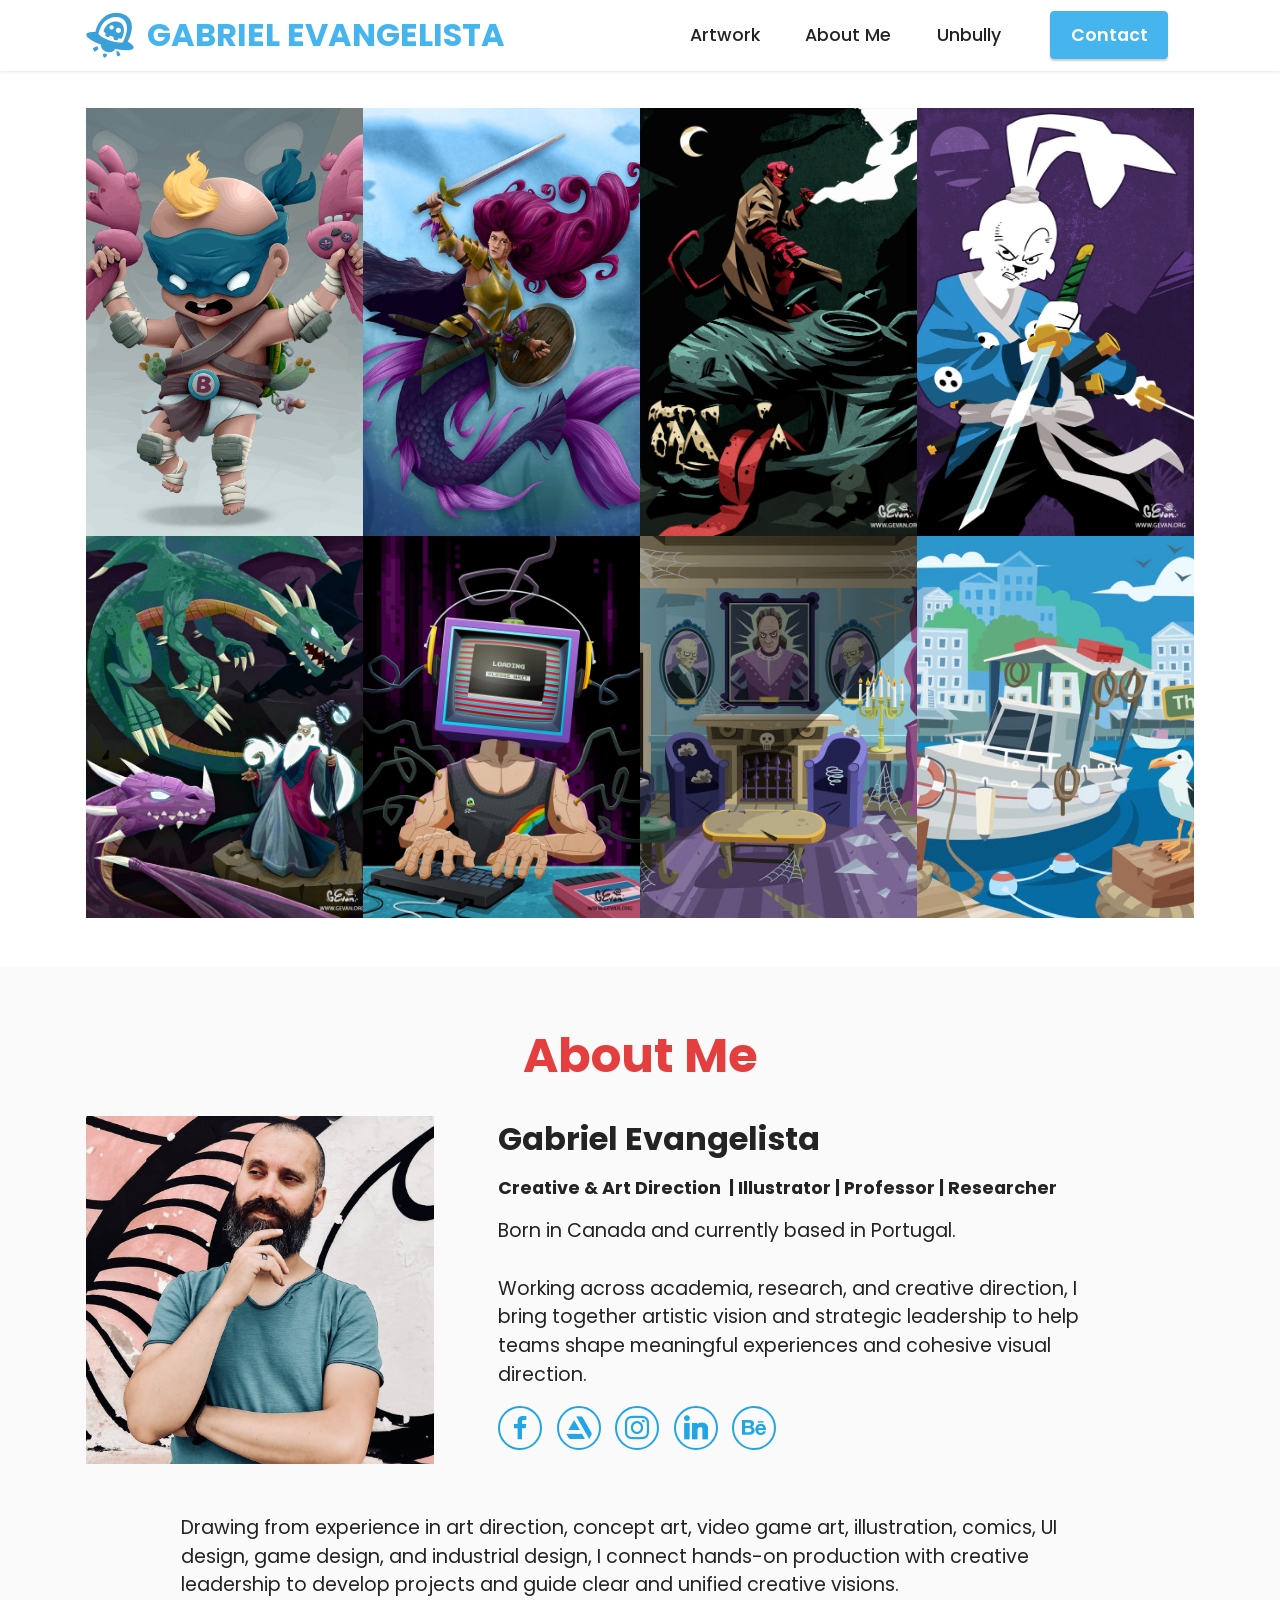
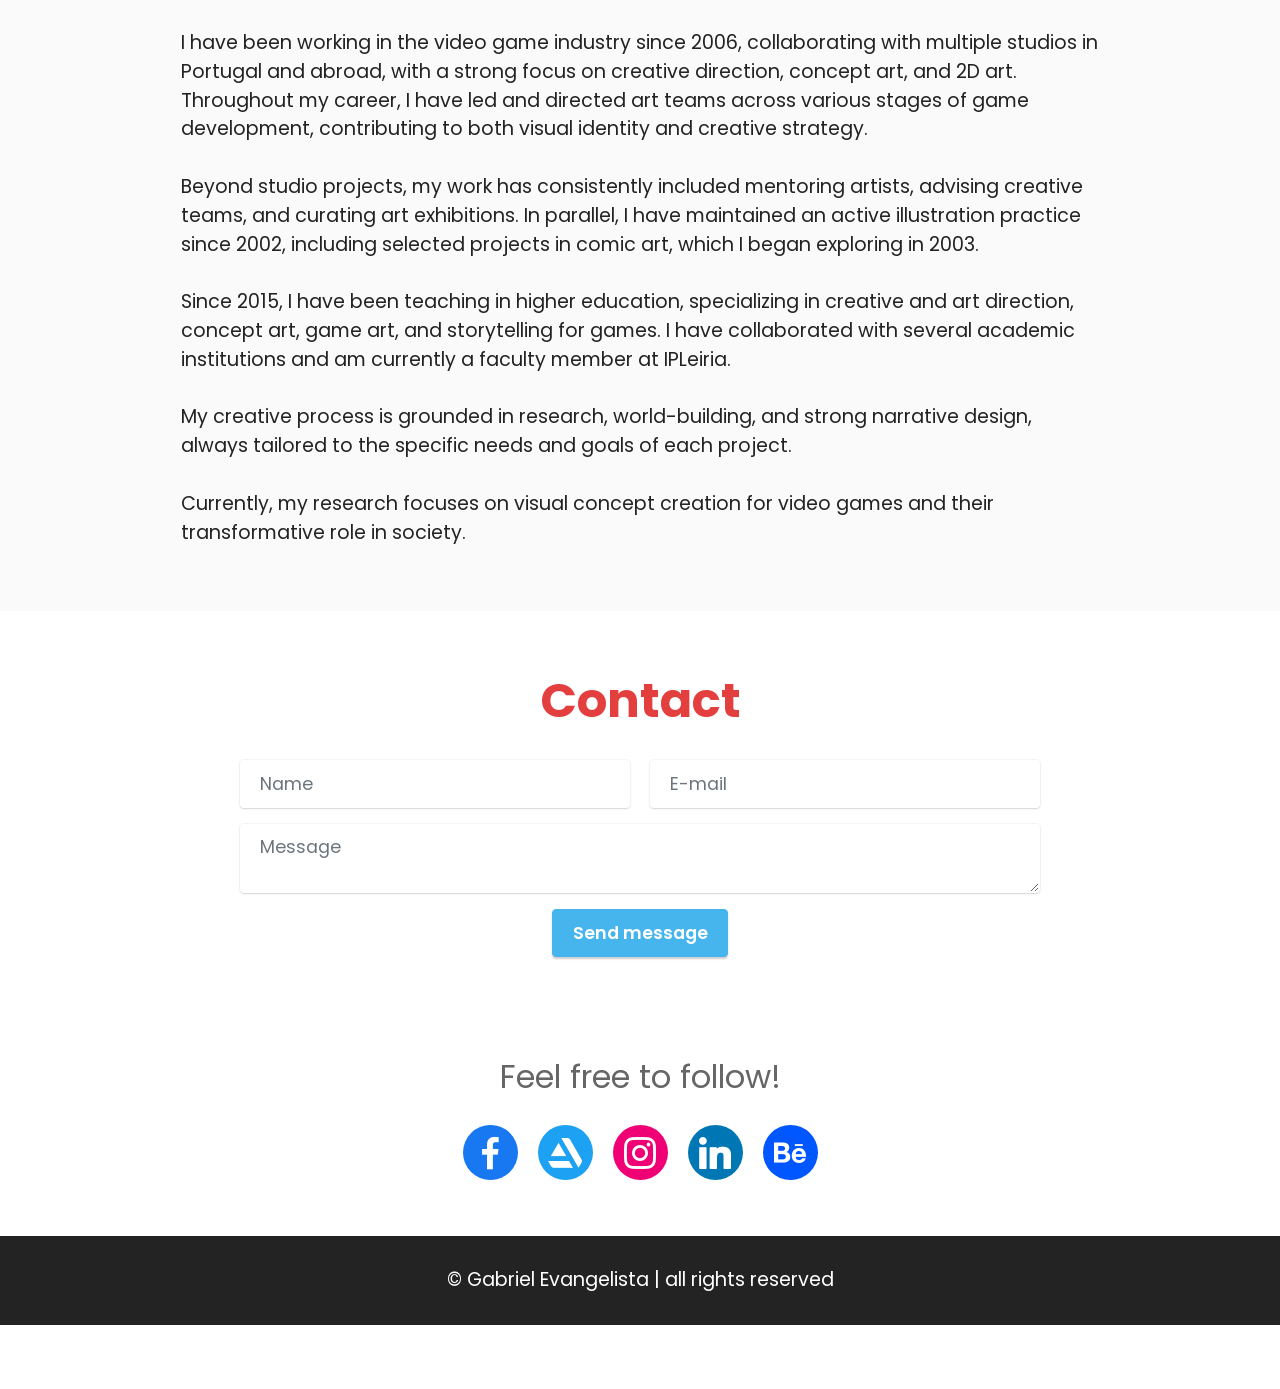
==== commit 07da20c5: "update" ====
--- a/index.html
+++ b/index.html
@@ -19,7 +19,7 @@
   <link rel="stylesheet" href="assets/theme/css/style.css">
   <link rel="preload" href="https://fonts.googleapis.com/css?family=Poppins:100,100i,200,200i,300,300i,400,400i,500,500i,600,600i,700,700i,800,800i,900,900i&display=swap" as="style" onload="this.onload=null;this.rel='stylesheet'">
   <noscript><link rel="stylesheet" href="https://fonts.googleapis.com/css?family=Poppins:100,100i,200,200i,300,300i,400,400i,500,500i,600,600i,700,700i,800,800i,900,900i&display=swap"></noscript>
-  <link rel="preload" as="style" href="assets/mobirise/css/mbr-additional.css?v=PEk8Ep"><link rel="stylesheet" href="assets/mobirise/css/mbr-additional.css?v=PEk8Ep" type="text/css">
+  <link rel="preload" as="style" href="assets/mobirise/css/mbr-additional.css?v=2mUyQq"><link rel="stylesheet" href="assets/mobirise/css/mbr-additional.css?v=2mUyQq" type="text/css">
 
   
   
@@ -49,7 +49,7 @@
             </button>
             <div class="collapse navbar-collapse" id="navbarSupportedContent">
                 <ul class="navbar-nav nav-dropdown" data-app-modern-menu="true"><li class="nav-item"><a class="nav-link link text-black display-4" href="index.html#gallery4-4">Artwork</a></li><li class="nav-item"><a class="nav-link link text-black display-4" href="index.html#header13-j">About Me</a></li>
-                    <li class="nav-item"><a class="nav-link link text-black display-4" href="page1.html">Unbully</a></li></ul>
+                    <li class="nav-item"><a class="nav-link link text-black text-primary display-4" href="Unbully.html">Unbully</a></li></ul>
                 
                 <div class="navbar-buttons mbr-section-btn"><a class="btn btn-info display-4" href="index.html#form5-1">
                         Contact<br></a></div>
@@ -68,8 +68,8 @@
         
         <div class="row mbr-gallery mt-4">
             <div class="col-12 col-md-6 col-lg-3 item gallery-image">
-                <div class="item-wrapper" data-toggle="modal" data-bs-toggle="modal" data-target="#vczTzP3Qzo-modal" data-bs-target="#vczTzP3Qzo-modal">
-                    <img class="w-100" src="assets/images/babyfighter7-644x644.png" alt="Mobirise Website Builder" data-slide-to="0" data-bs-slide-to="0" data-target="#lb-vczTzP3Qzo" data-bs-target="#lb-vczTzP3Qzo">
+                <div class="item-wrapper" data-toggle="modal" data-bs-toggle="modal" data-target="#vczUzgHePC-modal" data-bs-target="#vczUzgHePC-modal">
+                    <img class="w-100" src="assets/images/babyfighter7-644x644.png" alt="Mobirise Website Builder" data-slide-to="0" data-bs-slide-to="0" data-target="#lb-vczUzgHePC" data-bs-target="#lb-vczUzgHePC">
                     <div class="icon-wrapper">
                         <span class="mobi-mbri mobi-mbri-search mbr-iconfont mbr-iconfont-btn"></span>
                     </div>
@@ -77,16 +77,16 @@
                 
             </div>
             <div class="col-12 col-md-6 col-lg-3 item gallery-image">
-                <div class="item-wrapper" data-toggle="modal" data-bs-toggle="modal" data-target="#vczTzP3Qzo-modal" data-bs-target="#vczTzP3Qzo-modal">
-                    <img class="w-100" src="assets/images/warriormermaid10-644x644.jpg" alt="Mobirise Website Builder" data-slide-to="1" data-bs-slide-to="1" data-target="#lb-vczTzP3Qzo" data-bs-target="#lb-vczTzP3Qzo">
+                <div class="item-wrapper" data-toggle="modal" data-bs-toggle="modal" data-target="#vczUzgHePC-modal" data-bs-target="#vczUzgHePC-modal">
+                    <img class="w-100" src="assets/images/warriormermaid10-644x644.jpg" alt="Mobirise Website Builder" data-slide-to="1" data-bs-slide-to="1" data-target="#lb-vczUzgHePC" data-bs-target="#lb-vczUzgHePC">
                     <div class="icon-wrapper">
                         <span class="mobi-mbri mobi-mbri-search mbr-iconfont mbr-iconfont-btn"></span>
                     </div>
                 </div>
                 
             </div><div class="col-12 col-md-6 col-lg-3 item gallery-image">
-                <div class="item-wrapper" data-toggle="modal" data-bs-toggle="modal" data-target="#vczTzP3Qzo-modal" data-bs-target="#vczTzP3Qzo-modal">
-                    <img class="w-100" src="assets/images/hellboytribute02-644x915.jpg" alt="Mobirise Website Builder" data-slide-to="2" data-bs-slide-to="2" data-target="#lb-vczTzP3Qzo" data-bs-target="#lb-vczTzP3Qzo">
+                <div class="item-wrapper" data-toggle="modal" data-bs-toggle="modal" data-target="#vczUzgHePC-modal" data-bs-target="#vczUzgHePC-modal">
+                    <img class="w-100" src="assets/images/hellboytribute02-644x915.jpg" alt="Mobirise Website Builder" data-slide-to="2" data-bs-slide-to="2" data-target="#lb-vczUzgHePC" data-bs-target="#lb-vczUzgHePC">
                     <div class="icon-wrapper">
                         <span class="mobi-mbri mobi-mbri-search mbr-iconfont mbr-iconfont-btn"></span>
                     </div>
@@ -94,8 +94,8 @@
                 
             </div>
             <div class="col-12 col-md-6 col-lg-3 item gallery-image">
-                <div class="item-wrapper" data-toggle="modal" data-bs-toggle="modal" data-target="#vczTzP3Qzo-modal" data-bs-target="#vczTzP3Qzo-modal">
-                    <img class="w-100" src="assets/images/usagiyojimbo02-644x995.jpg" alt="Mobirise Website Builder" data-slide-to="3" data-bs-slide-to="3" data-target="#lb-vczTzP3Qzo" data-bs-target="#lb-vczTzP3Qzo">
+                <div class="item-wrapper" data-toggle="modal" data-bs-toggle="modal" data-target="#vczUzgHePC-modal" data-bs-target="#vczUzgHePC-modal">
+                    <img class="w-100" src="assets/images/usagiyojimbo02-644x995.jpg" alt="Mobirise Website Builder" data-slide-to="3" data-bs-slide-to="3" data-target="#lb-vczUzgHePC" data-bs-target="#lb-vczUzgHePC">
                     <div class="icon-wrapper">
                         <span class="mobi-mbri mobi-mbri-search mbr-iconfont mbr-iconfont-btn"></span>
                     </div>
@@ -103,45 +103,45 @@
                 
             </div>
             <div class="col-12 col-md-6 col-lg-3 item gallery-image">
-                <div class="item-wrapper" data-toggle="modal" data-bs-toggle="modal" data-target="#vczTzP3Qzo-modal" data-bs-target="#vczTzP3Qzo-modal">
-                    <img class="w-100" src="assets/images/fatherofdragons03-644x833.jpg" alt="Mobirise Website Builder" data-slide-to="4" data-bs-slide-to="4" data-target="#lb-vczTzP3Qzo" data-bs-target="#lb-vczTzP3Qzo">
+                <div class="item-wrapper" data-toggle="modal" data-bs-toggle="modal" data-target="#vczUzgHePC-modal" data-bs-target="#vczUzgHePC-modal">
+                    <img class="w-100" src="assets/images/fatherofdragons03-644x833.jpg" alt="Mobirise Website Builder" data-slide-to="4" data-bs-slide-to="4" data-target="#lb-vczUzgHePC" data-bs-target="#lb-vczUzgHePC">
                     <div class="icon-wrapper">
                         <span class="mobi-mbri mobi-mbri-search mbr-iconfont mbr-iconfont-btn"></span>
                     </div>
                 </div>
                 
             </div><div class="col-12 col-md-6 col-lg-3 item gallery-image">
-                <div class="item-wrapper" data-toggle="modal" data-bs-toggle="modal" data-target="#vczTzP3Qzo-modal" data-bs-target="#vczTzP3Qzo-modal">
-                    <img class="w-100" src="assets/images/pushstart-zxspectrum-5-644x888.jpg" alt="Mobirise Website Builder" data-slide-to="5" data-bs-slide-to="5" data-target="#lb-vczTzP3Qzo" data-bs-target="#lb-vczTzP3Qzo">
+                <div class="item-wrapper" data-toggle="modal" data-bs-toggle="modal" data-target="#vczUzgHePC-modal" data-bs-target="#vczUzgHePC-modal">
+                    <img class="w-100" src="assets/images/pushstart-zxspectrum-5-644x888.jpg" alt="Mobirise Website Builder" data-slide-to="5" data-bs-slide-to="5" data-target="#lb-vczUzgHePC" data-bs-target="#lb-vczUzgHePC">
                     <div class="icon-wrapper">
                         <span class="mobi-mbri mobi-mbri-search mbr-iconfont mbr-iconfont-btn"></span>
                     </div>
                 </div>
                 
             </div><div class="col-12 col-md-6 col-lg-3 item gallery-image">
-                <div class="item-wrapper" data-toggle="modal" data-bs-toggle="modal" data-target="#vczTzP3Qzo-modal" data-bs-target="#vczTzP3Qzo-modal">
-                    <img class="w-100" src="assets/images/spookynights03-644x485.jpg" alt="Mobirise Website Builder" data-slide-to="6" data-bs-slide-to="6" data-target="#lb-vczTzP3Qzo" data-bs-target="#lb-vczTzP3Qzo">
+                <div class="item-wrapper" data-toggle="modal" data-bs-toggle="modal" data-target="#vczUzgHePC-modal" data-bs-target="#vczUzgHePC-modal">
+                    <img class="w-100" src="assets/images/spookynights03-644x485.jpg" alt="Mobirise Website Builder" data-slide-to="6" data-bs-slide-to="6" data-target="#lb-vczUzgHePC" data-bs-target="#lb-vczUzgHePC">
                     <div class="icon-wrapper">
                         <span class="mobi-mbri mobi-mbri-search mbr-iconfont mbr-iconfont-btn"></span>
                     </div>
                 </div>
                 
             </div><div class="col-12 col-md-6 col-lg-3 item gallery-image">
-                <div class="item-wrapper" data-toggle="modal" data-bs-toggle="modal" data-target="#vczTzP3Qzo-modal" data-bs-target="#vczTzP3Qzo-modal">
-                    <img class="w-100" src="assets/images/smellwater03-644x485.jpg" alt="Mobirise Website Builder" data-slide-to="7" data-bs-slide-to="7" data-target="#lb-vczTzP3Qzo" data-bs-target="#lb-vczTzP3Qzo">
-                    <div class="icon-wrapper">
-                        <span class="mobi-mbri mobi-mbri-search mbr-iconfont mbr-iconfont-btn"></span>
-                    </div>
-                </div>
-                
-            </div>
-        </div>
-
-        <div class="modal mbr-slider" tabindex="-1" role="dialog" aria-hidden="true" id="vczTzP3Qzo-modal">
+                <div class="item-wrapper" data-toggle="modal" data-bs-toggle="modal" data-target="#vczUzgHePC-modal" data-bs-target="#vczUzgHePC-modal">
+                    <img class="w-100" src="assets/images/smellwater03-644x485.jpg" alt="Mobirise Website Builder" data-slide-to="7" data-bs-slide-to="7" data-target="#lb-vczUzgHePC" data-bs-target="#lb-vczUzgHePC">
+                    <div class="icon-wrapper">
+                        <span class="mobi-mbri mobi-mbri-search mbr-iconfont mbr-iconfont-btn"></span>
+                    </div>
+                </div>
+                
+            </div>
+        </div>
+
+        <div class="modal mbr-slider" tabindex="-1" role="dialog" aria-hidden="true" id="vczUzgHePC-modal">
             <div class="modal-dialog" role="document">
                 <div class="modal-content">
                     <div class="modal-body">
-                        <div class="carousel slide carousel-fade" id="lb-vczTzP3Qzo" data-interval="5000" data-bs-interval="5000">
+                        <div class="carousel slide carousel-fade" id="lb-vczUzgHePC" data-interval="5000" data-bs-interval="5000">
                             <div class="carousel-inner">
                                 <div class="carousel-item active">
                                     <img class="d-block w-100" src="assets/images/babyfighter7-644x644.png" alt="Mobirise Website Builder">
@@ -165,18 +165,18 @@
                                 </div>
                             </div>
                             <ol class="carousel-indicators">
-                                <li data-slide-to="0" data-bs-slide-to="0" class="active" data-target="#lb-vczTzP3Qzo" data-bs-target="#lb-vczTzP3Qzo"></li>
-                                <li data-slide-to="1" data-bs-slide-to="1" data-target="#lb-vczTzP3Qzo" data-bs-target="#lb-vczTzP3Qzo"></li><li data-slide-to="2" data-bs-slide-to="2" data-target="#lb-vczTzP3Qzo" data-bs-target="#lb-vczTzP3Qzo"></li>
-                                <li data-slide-to="3" data-bs-slide-to="3" data-target="#lb-vczTzP3Qzo" data-bs-target="#lb-vczTzP3Qzo"></li>
-                                <li data-slide-to="4" data-bs-slide-to="4" data-target="#lb-vczTzP3Qzo" data-bs-target="#lb-vczTzP3Qzo"></li><li data-slide-to="5" data-bs-slide-to="5" data-target="#lb-vczTzP3Qzo" data-bs-target="#lb-vczTzP3Qzo"></li><li data-slide-to="6" data-bs-slide-to="6" data-target="#lb-vczTzP3Qzo" data-bs-target="#lb-vczTzP3Qzo"></li><li data-slide-to="7" data-bs-slide-to="7" data-target="#lb-vczTzP3Qzo" data-bs-target="#lb-vczTzP3Qzo"></li>
+                                <li data-slide-to="0" data-bs-slide-to="0" class="active" data-target="#lb-vczUzgHePC" data-bs-target="#lb-vczUzgHePC"></li>
+                                <li data-slide-to="1" data-bs-slide-to="1" data-target="#lb-vczUzgHePC" data-bs-target="#lb-vczUzgHePC"></li><li data-slide-to="2" data-bs-slide-to="2" data-target="#lb-vczUzgHePC" data-bs-target="#lb-vczUzgHePC"></li>
+                                <li data-slide-to="3" data-bs-slide-to="3" data-target="#lb-vczUzgHePC" data-bs-target="#lb-vczUzgHePC"></li>
+                                <li data-slide-to="4" data-bs-slide-to="4" data-target="#lb-vczUzgHePC" data-bs-target="#lb-vczUzgHePC"></li><li data-slide-to="5" data-bs-slide-to="5" data-target="#lb-vczUzgHePC" data-bs-target="#lb-vczUzgHePC"></li><li data-slide-to="6" data-bs-slide-to="6" data-target="#lb-vczUzgHePC" data-bs-target="#lb-vczUzgHePC"></li><li data-slide-to="7" data-bs-slide-to="7" data-target="#lb-vczUzgHePC" data-bs-target="#lb-vczUzgHePC"></li>
                             </ol>
                             <a role="button" href="" class="close" data-dismiss="modal" data-bs-dismiss="modal" aria-label="Close">
                             </a>
-                            <a class="carousel-control-prev carousel-control" role="button" data-slide="prev" data-bs-slide="prev" href="#lb-vczTzP3Qzo">
+                            <a class="carousel-control-prev carousel-control" role="button" data-slide="prev" data-bs-slide="prev" href="#lb-vczUzgHePC">
                                 <span class="mobi-mbri mobi-mbri-arrow-prev" aria-hidden="true"></span>
                                 <span class="sr-only visually-hidden">Previous</span>
                             </a>
-                            <a class="carousel-control-next carousel-control" role="button" data-slide="next" data-bs-slide="next" href="#lb-vczTzP3Qzo">
+                            <a class="carousel-control-next carousel-control" role="button" data-slide="next" data-bs-slide="next" href="#lb-vczUzgHePC">
                                 <span class="mobi-mbri mobi-mbri-arrow-next" aria-hidden="true"></span>
                                 <span class="sr-only visually-hidden">Next</span>
                             </a>
@@ -290,7 +290,7 @@
         </div>
         <div class="row justify-content-center mt-4">
             <div class="col-lg-8 mx-auto mbr-form" data-form-type="formoid">
-                <form action="https://mobirise.eu/" method="POST" class="mbr-form form-with-styler" data-form-title="Form Name"><input type="hidden" name="email" data-form-email="true" value="jVdnQG5tJx0MktEXB6R1KoFwmyNkfodAbRYY07v4OQ7Kt9ZypiCJL0T7Q4e0EyNpkDTzEPtjRUHb/f8PT9CQrIAU8Y2bz40HjeshOR9BF5TBRK8a/RpvT/yeQisY0jau">
+                <form action="https://mobirise.eu/" method="POST" class="mbr-form form-with-styler" data-form-title="Form Name"><input type="hidden" name="email" data-form-email="true" value="FJCMtmEyk2SrY5gG6ajA3y8QEnikLOmHsCA344gnEuPgdd8LxoKfZTc3zMopkx5EaONOgpFXtu0iNOar5KndZF53EvF7hDAnRPb54+JQrjX71rcPCny9EOMk0kqsAmMe">
                     <div class="row">
                         <div hidden="hidden" data-form-alert="" class="alert alert-success col-12">Thanks for filling out the form!</div>
                         <div hidden="hidden" data-form-alert-danger="" class="alert alert-danger col-12">
@@ -373,7 +373,7 @@
             </div>
         </div>
     </div>
-</section><script src="assets/bootstrap/js/bootstrap.bundle.min.js"></script>  <script src="assets/smoothscroll/smooth-scroll.js"></script>  <script src="assets/ytplayer/index.js"></script>  <script src="assets/dropdown/js/navbar-dropdown.js"></script>  <script src="assets/theme/js/script.js"></script>  <script src="assets/formoid/formoid.min.js"></script>  
+</section><section class="display-7" style="padding: 0;align-items: center;justify-content: center;flex-wrap: wrap;    align-content: center;display: flex;position: relative;height: 4rem;"><a href="https://mobiri.se/4552588" style="flex: 1 1;height: 4rem;position: absolute;width: 100%;z-index: 1;"><img alt="" style="height: 4rem;" src="[data-uri]"></a><p style="margin: 0;text-align: center;" class="display-7">&#8204;</p><a style="z-index:1" href="https://mobirise.com/builder/ai-website-creator.html">Best AI Website Creator</a></section><script src="assets/bootstrap/js/bootstrap.bundle.min.js"></script>  <script src="assets/smoothscroll/smooth-scroll.js"></script>  <script src="assets/ytplayer/index.js"></script>  <script src="assets/dropdown/js/navbar-dropdown.js"></script>  <script src="assets/theme/js/script.js"></script>  <script src="assets/formoid/formoid.min.js"></script>  
   
   
  <div id="scrollToTop" class="scrollToTop mbr-arrow-up"><a style="text-align: center;"><i class="mbr-arrow-up-icon mbr-arrow-up-icon-cm cm-icon cm-icon-smallarrow-up"></i></a></div>
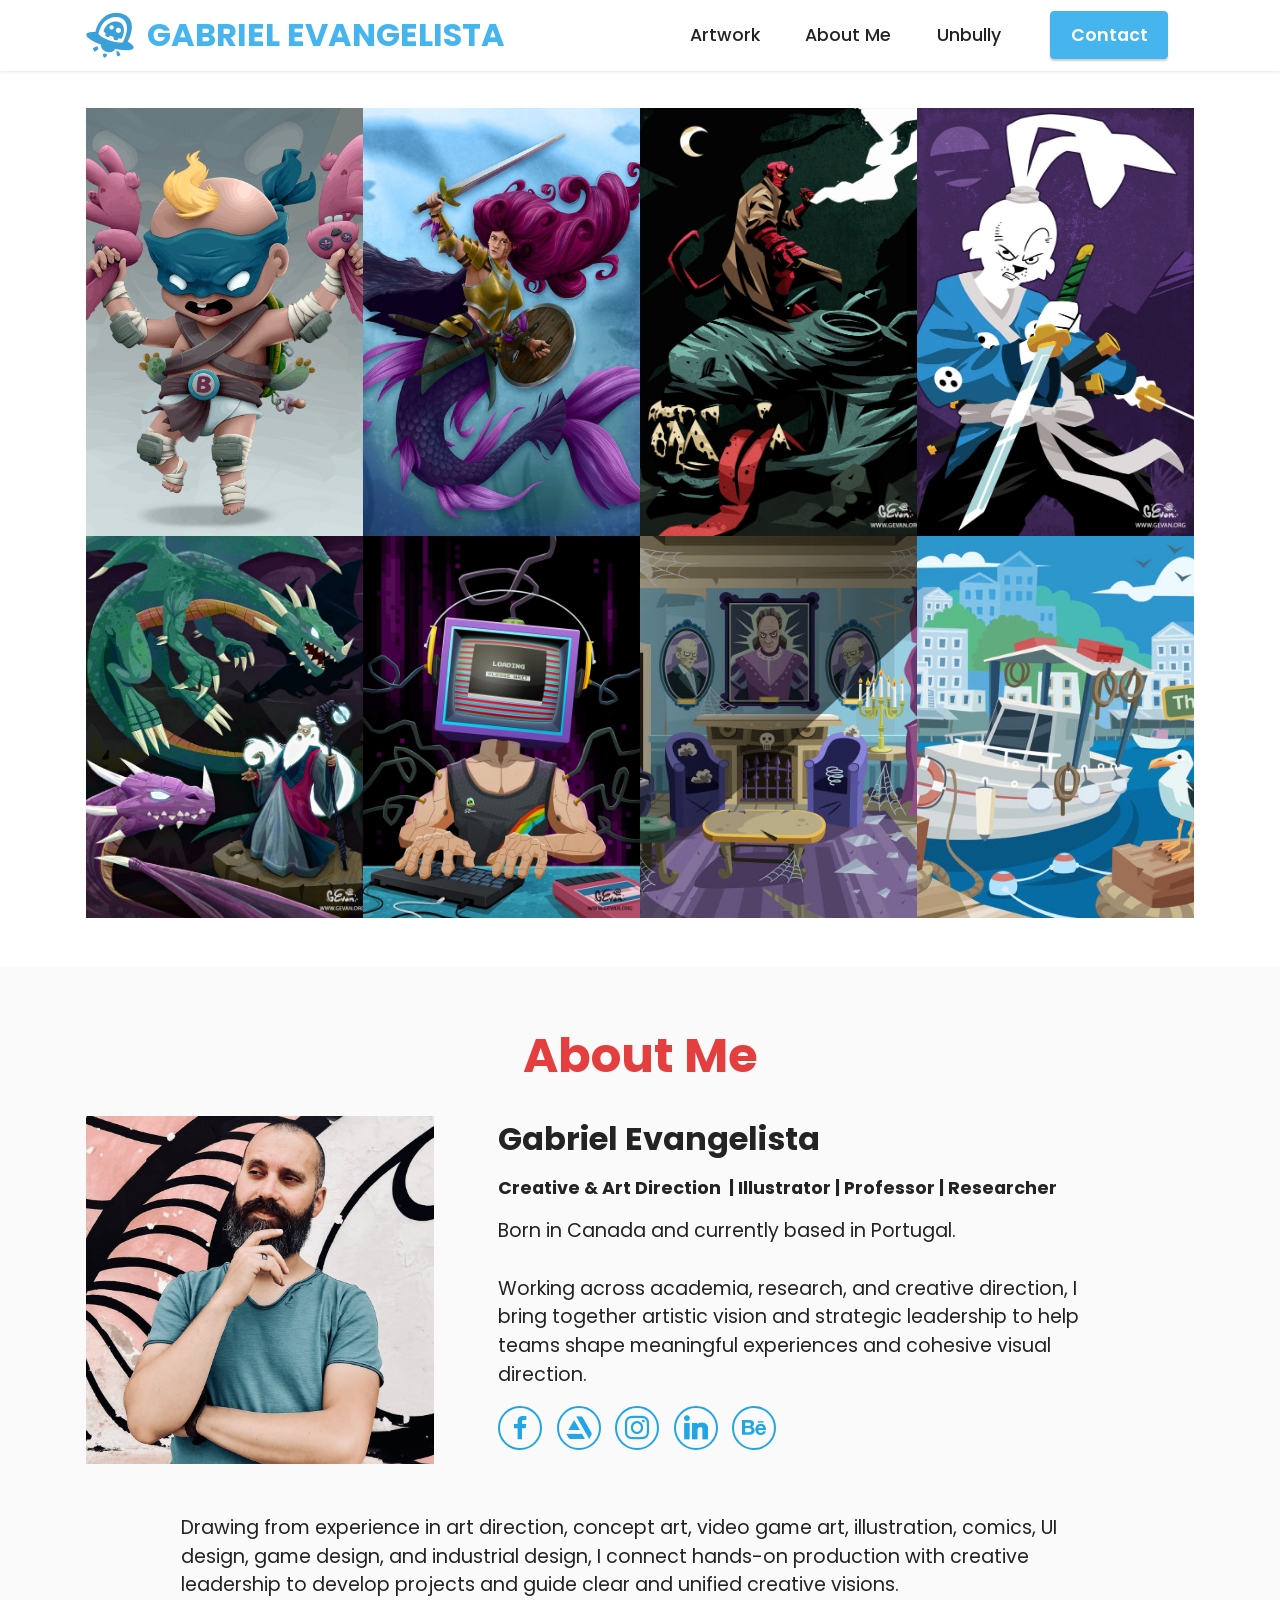
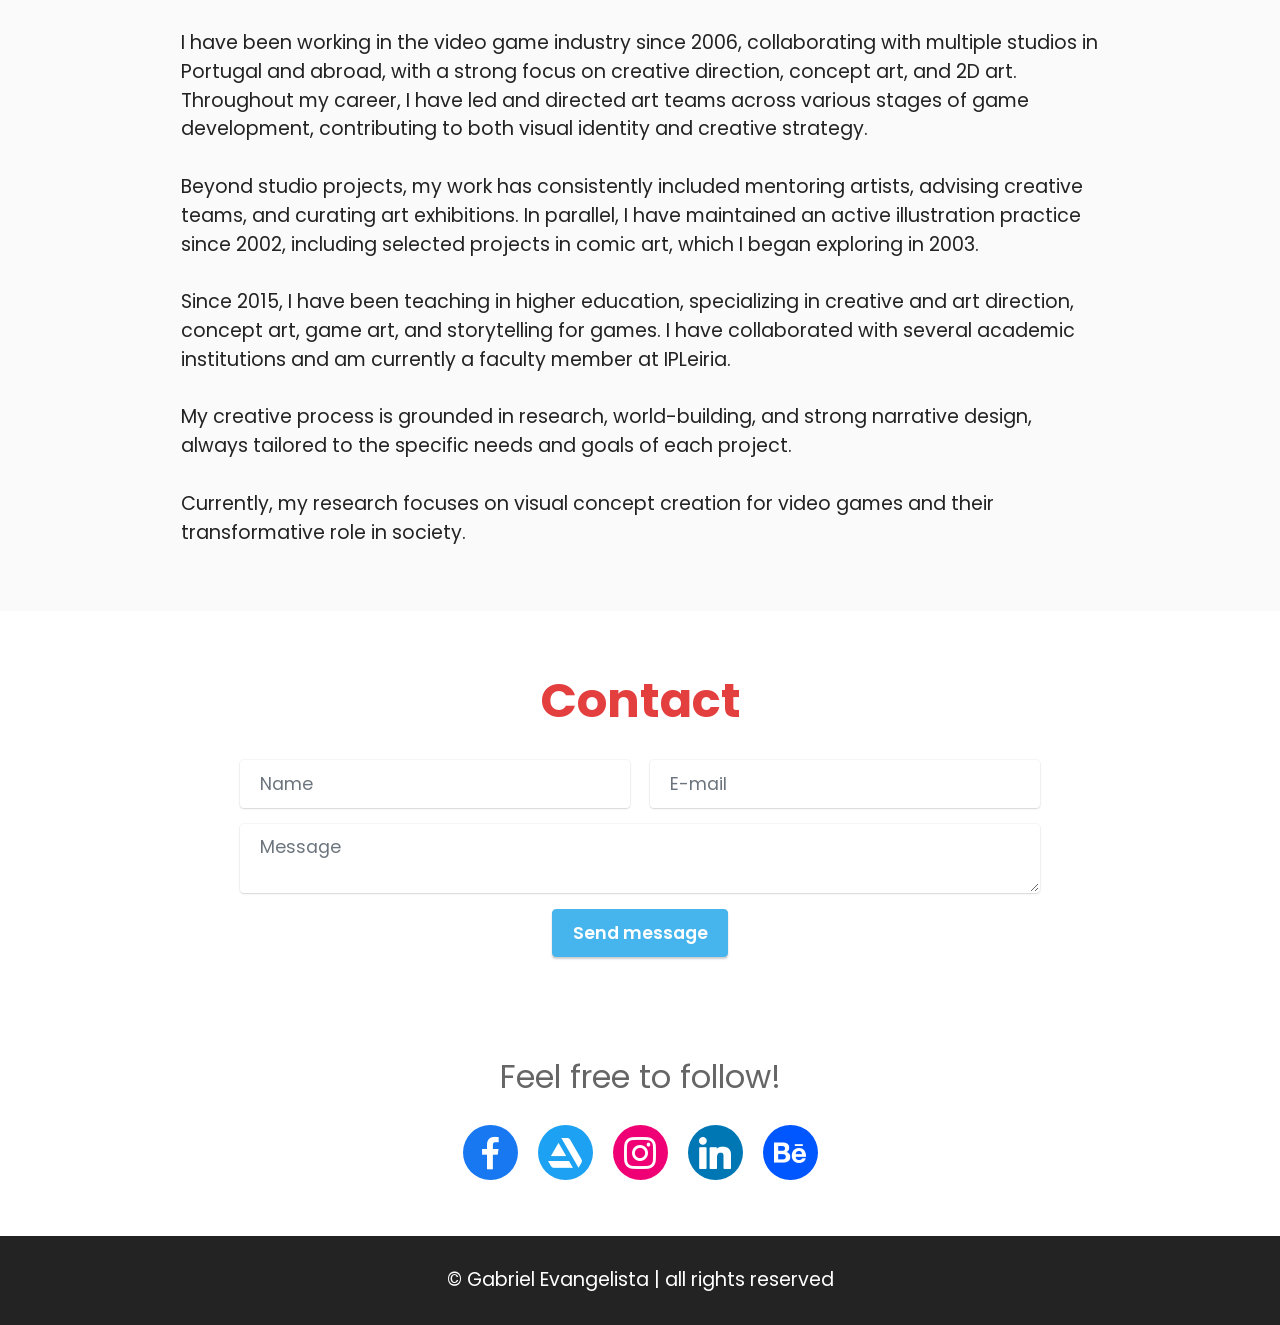
==== commit 915bb4dd: "update" ====
--- a/index.html
+++ b/index.html
@@ -373,7 +373,7 @@
             </div>
         </div>
     </div>
-</section><section class="display-7" style="padding: 0;align-items: center;justify-content: center;flex-wrap: wrap;    align-content: center;display: flex;position: relative;height: 4rem;"><a href="https://mobiri.se/4552588" style="flex: 1 1;height: 4rem;position: absolute;width: 100%;z-index: 1;"><img alt="" style="height: 4rem;" src="[data-uri]"></a><p style="margin: 0;text-align: center;" class="display-7">&#8204;</p><a style="z-index:1" href="https://mobirise.com/builder/ai-website-creator.html">Best AI Website Creator</a></section><script src="assets/bootstrap/js/bootstrap.bundle.min.js"></script>  <script src="assets/smoothscroll/smooth-scroll.js"></script>  <script src="assets/ytplayer/index.js"></script>  <script src="assets/dropdown/js/navbar-dropdown.js"></script>  <script src="assets/theme/js/script.js"></script>  <script src="assets/formoid/formoid.min.js"></script>  
+</section><script src="assets/bootstrap/js/bootstrap.bundle.min.js"></script>  <script src="assets/smoothscroll/smooth-scroll.js"></script>  <script src="assets/ytplayer/index.js"></script>  <script src="assets/dropdown/js/navbar-dropdown.js"></script>  <script src="assets/theme/js/script.js"></script>  <script src="assets/formoid/formoid.min.js"></script>  
   
   
  <div id="scrollToTop" class="scrollToTop mbr-arrow-up"><a style="text-align: center;"><i class="mbr-arrow-up-icon mbr-arrow-up-icon-cm cm-icon cm-icon-smallarrow-up"></i></a></div>
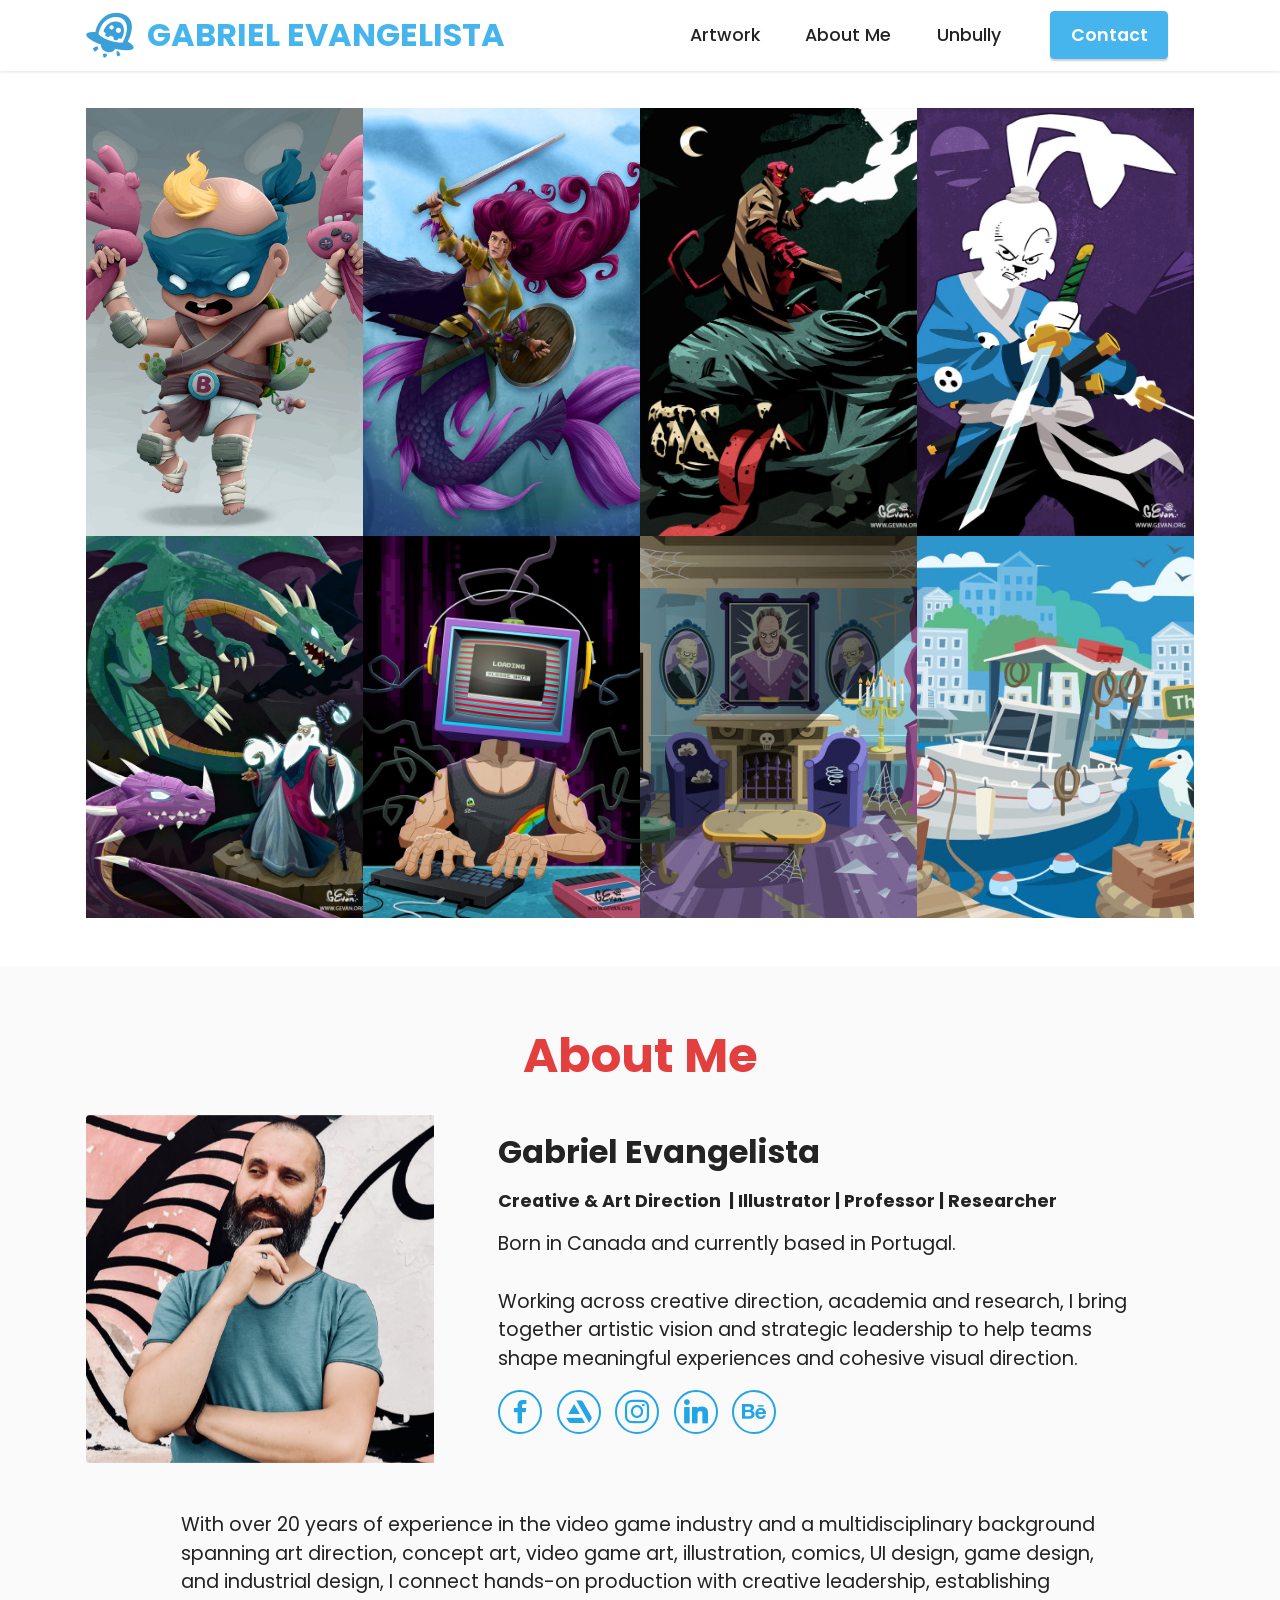
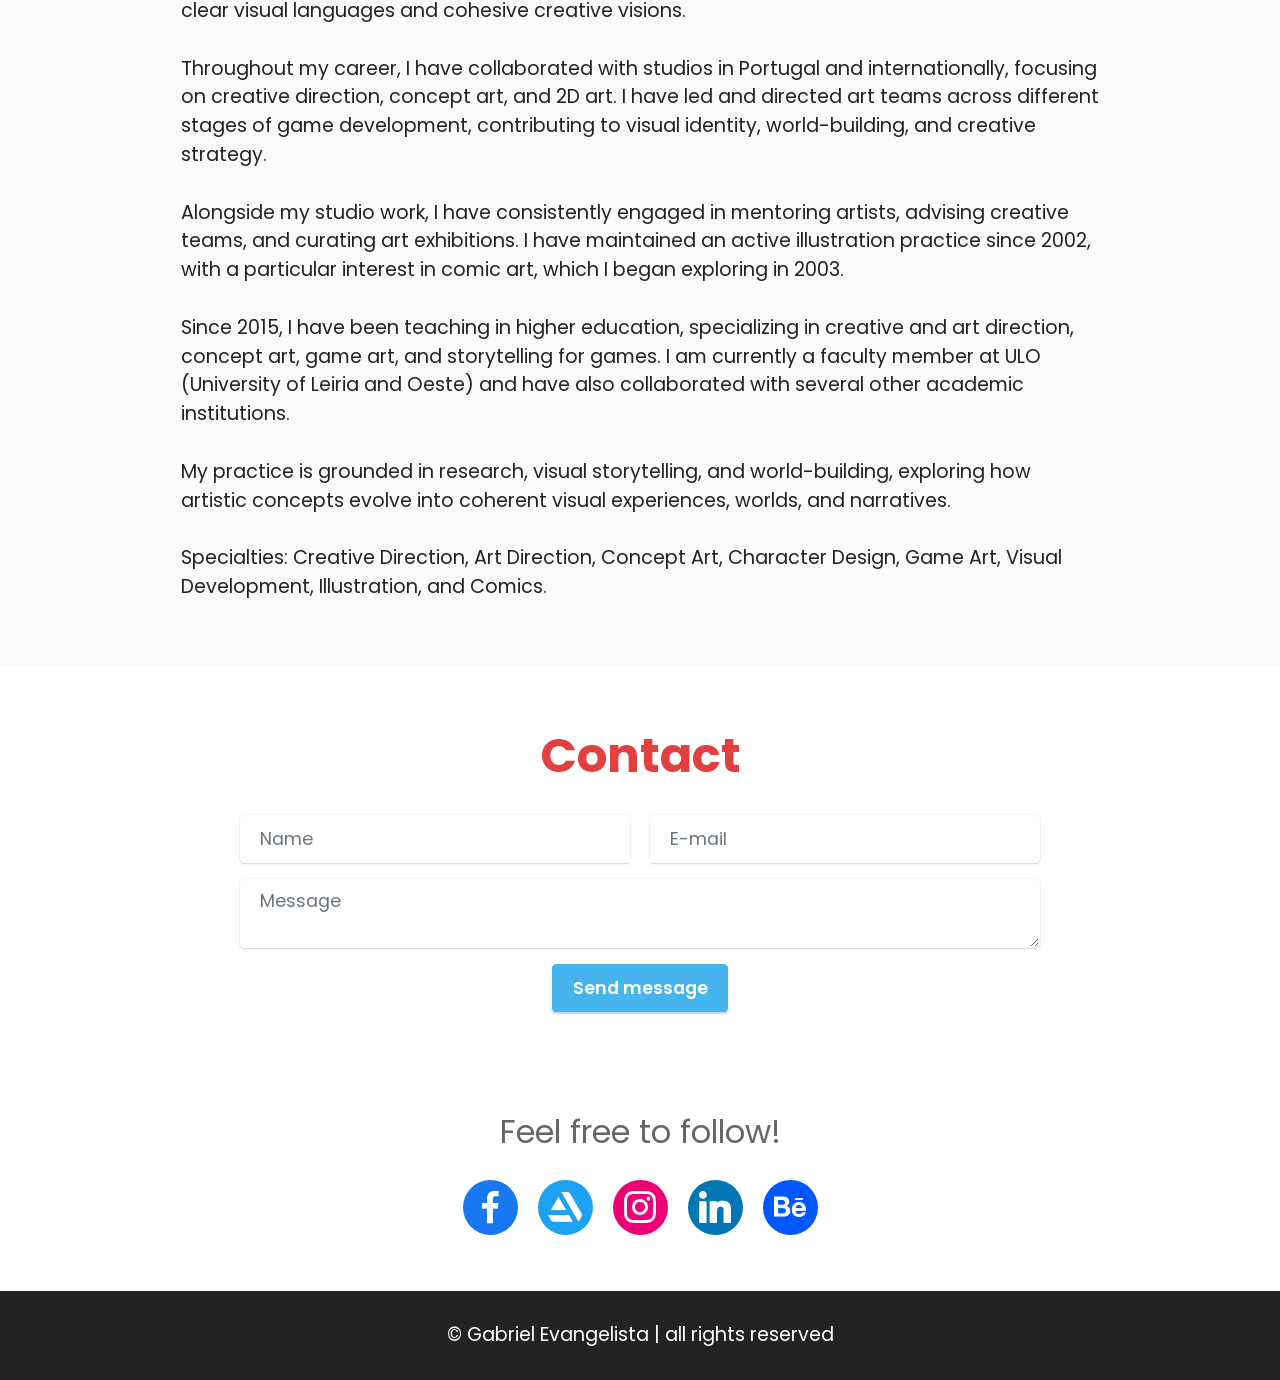
==== commit 016fa264: "update" ====
--- a/index.html
+++ b/index.html
@@ -19,7 +19,7 @@
   <link rel="stylesheet" href="assets/theme/css/style.css">
   <link rel="preload" href="https://fonts.googleapis.com/css?family=Poppins:100,100i,200,200i,300,300i,400,400i,500,500i,600,600i,700,700i,800,800i,900,900i&display=swap" as="style" onload="this.onload=null;this.rel='stylesheet'">
   <noscript><link rel="stylesheet" href="https://fonts.googleapis.com/css?family=Poppins:100,100i,200,200i,300,300i,400,400i,500,500i,600,600i,700,700i,800,800i,900,900i&display=swap"></noscript>
-  <link rel="preload" as="style" href="assets/mobirise/css/mbr-additional.css?v=2mUyQq"><link rel="stylesheet" href="assets/mobirise/css/mbr-additional.css?v=2mUyQq" type="text/css">
+  <link rel="preload" as="style" href="assets/mobirise/css/mbr-additional.css?v=KvG4lf"><link rel="stylesheet" href="assets/mobirise/css/mbr-additional.css?v=KvG4lf" type="text/css">
 
   
   
@@ -49,7 +49,7 @@
             </button>
             <div class="collapse navbar-collapse" id="navbarSupportedContent">
                 <ul class="navbar-nav nav-dropdown" data-app-modern-menu="true"><li class="nav-item"><a class="nav-link link text-black display-4" href="index.html#gallery4-4">Artwork</a></li><li class="nav-item"><a class="nav-link link text-black display-4" href="index.html#header13-j">About Me</a></li>
-                    <li class="nav-item"><a class="nav-link link text-black text-primary display-4" href="Unbully.html">Unbully</a></li></ul>
+                    <li class="nav-item"><a class="nav-link link text-black text-primary display-4" href="https://unbullygame.gevan.art" target="_blank">Unbully</a></li></ul>
                 
                 <div class="navbar-buttons mbr-section-btn"><a class="btn btn-info display-4" href="index.html#form5-1">
                         Contact<br></a></div>
@@ -68,8 +68,8 @@
         
         <div class="row mbr-gallery mt-4">
             <div class="col-12 col-md-6 col-lg-3 item gallery-image">
-                <div class="item-wrapper" data-toggle="modal" data-bs-toggle="modal" data-target="#vczUzgHePC-modal" data-bs-target="#vczUzgHePC-modal">
-                    <img class="w-100" src="assets/images/babyfighter7-644x644.png" alt="Mobirise Website Builder" data-slide-to="0" data-bs-slide-to="0" data-target="#lb-vczUzgHePC" data-bs-target="#lb-vczUzgHePC">
+                <div class="item-wrapper" data-toggle="modal" data-bs-toggle="modal" data-target="#vwSKFIP4e8-modal" data-bs-target="#vwSKFIP4e8-modal">
+                    <img class="w-100" src="assets/images/babyfighter7-644x644.png" alt="Mobirise Website Builder" data-slide-to="0" data-bs-slide-to="0" data-target="#lb-vwSKFIP4e8" data-bs-target="#lb-vwSKFIP4e8">
                     <div class="icon-wrapper">
                         <span class="mobi-mbri mobi-mbri-search mbr-iconfont mbr-iconfont-btn"></span>
                     </div>
@@ -77,16 +77,16 @@
                 
             </div>
             <div class="col-12 col-md-6 col-lg-3 item gallery-image">
-                <div class="item-wrapper" data-toggle="modal" data-bs-toggle="modal" data-target="#vczUzgHePC-modal" data-bs-target="#vczUzgHePC-modal">
-                    <img class="w-100" src="assets/images/warriormermaid10-644x644.jpg" alt="Mobirise Website Builder" data-slide-to="1" data-bs-slide-to="1" data-target="#lb-vczUzgHePC" data-bs-target="#lb-vczUzgHePC">
+                <div class="item-wrapper" data-toggle="modal" data-bs-toggle="modal" data-target="#vwSKFIP4e8-modal" data-bs-target="#vwSKFIP4e8-modal">
+                    <img class="w-100" src="assets/images/warriormermaid10-644x644.jpg" alt="Mobirise Website Builder" data-slide-to="1" data-bs-slide-to="1" data-target="#lb-vwSKFIP4e8" data-bs-target="#lb-vwSKFIP4e8">
                     <div class="icon-wrapper">
                         <span class="mobi-mbri mobi-mbri-search mbr-iconfont mbr-iconfont-btn"></span>
                     </div>
                 </div>
                 
             </div><div class="col-12 col-md-6 col-lg-3 item gallery-image">
-                <div class="item-wrapper" data-toggle="modal" data-bs-toggle="modal" data-target="#vczUzgHePC-modal" data-bs-target="#vczUzgHePC-modal">
-                    <img class="w-100" src="assets/images/hellboytribute02-644x915.jpg" alt="Mobirise Website Builder" data-slide-to="2" data-bs-slide-to="2" data-target="#lb-vczUzgHePC" data-bs-target="#lb-vczUzgHePC">
+                <div class="item-wrapper" data-toggle="modal" data-bs-toggle="modal" data-target="#vwSKFIP4e8-modal" data-bs-target="#vwSKFIP4e8-modal">
+                    <img class="w-100" src="assets/images/hellboytribute02-644x915.jpg" alt="Mobirise Website Builder" data-slide-to="2" data-bs-slide-to="2" data-target="#lb-vwSKFIP4e8" data-bs-target="#lb-vwSKFIP4e8">
                     <div class="icon-wrapper">
                         <span class="mobi-mbri mobi-mbri-search mbr-iconfont mbr-iconfont-btn"></span>
                     </div>
@@ -94,8 +94,8 @@
                 
             </div>
             <div class="col-12 col-md-6 col-lg-3 item gallery-image">
-                <div class="item-wrapper" data-toggle="modal" data-bs-toggle="modal" data-target="#vczUzgHePC-modal" data-bs-target="#vczUzgHePC-modal">
-                    <img class="w-100" src="assets/images/usagiyojimbo02-644x995.jpg" alt="Mobirise Website Builder" data-slide-to="3" data-bs-slide-to="3" data-target="#lb-vczUzgHePC" data-bs-target="#lb-vczUzgHePC">
+                <div class="item-wrapper" data-toggle="modal" data-bs-toggle="modal" data-target="#vwSKFIP4e8-modal" data-bs-target="#vwSKFIP4e8-modal">
+                    <img class="w-100" src="assets/images/usagiyojimbo02-644x995.jpg" alt="Mobirise Website Builder" data-slide-to="3" data-bs-slide-to="3" data-target="#lb-vwSKFIP4e8" data-bs-target="#lb-vwSKFIP4e8">
                     <div class="icon-wrapper">
                         <span class="mobi-mbri mobi-mbri-search mbr-iconfont mbr-iconfont-btn"></span>
                     </div>
@@ -103,45 +103,45 @@
                 
             </div>
             <div class="col-12 col-md-6 col-lg-3 item gallery-image">
-                <div class="item-wrapper" data-toggle="modal" data-bs-toggle="modal" data-target="#vczUzgHePC-modal" data-bs-target="#vczUzgHePC-modal">
-                    <img class="w-100" src="assets/images/fatherofdragons03-644x833.jpg" alt="Mobirise Website Builder" data-slide-to="4" data-bs-slide-to="4" data-target="#lb-vczUzgHePC" data-bs-target="#lb-vczUzgHePC">
+                <div class="item-wrapper" data-toggle="modal" data-bs-toggle="modal" data-target="#vwSKFIP4e8-modal" data-bs-target="#vwSKFIP4e8-modal">
+                    <img class="w-100" src="assets/images/fatherofdragons03-644x833.jpg" alt="Mobirise Website Builder" data-slide-to="4" data-bs-slide-to="4" data-target="#lb-vwSKFIP4e8" data-bs-target="#lb-vwSKFIP4e8">
                     <div class="icon-wrapper">
                         <span class="mobi-mbri mobi-mbri-search mbr-iconfont mbr-iconfont-btn"></span>
                     </div>
                 </div>
                 
             </div><div class="col-12 col-md-6 col-lg-3 item gallery-image">
-                <div class="item-wrapper" data-toggle="modal" data-bs-toggle="modal" data-target="#vczUzgHePC-modal" data-bs-target="#vczUzgHePC-modal">
-                    <img class="w-100" src="assets/images/pushstart-zxspectrum-5-644x888.jpg" alt="Mobirise Website Builder" data-slide-to="5" data-bs-slide-to="5" data-target="#lb-vczUzgHePC" data-bs-target="#lb-vczUzgHePC">
+                <div class="item-wrapper" data-toggle="modal" data-bs-toggle="modal" data-target="#vwSKFIP4e8-modal" data-bs-target="#vwSKFIP4e8-modal">
+                    <img class="w-100" src="assets/images/pushstart-zxspectrum-5-644x888.jpg" alt="Mobirise Website Builder" data-slide-to="5" data-bs-slide-to="5" data-target="#lb-vwSKFIP4e8" data-bs-target="#lb-vwSKFIP4e8">
                     <div class="icon-wrapper">
                         <span class="mobi-mbri mobi-mbri-search mbr-iconfont mbr-iconfont-btn"></span>
                     </div>
                 </div>
                 
             </div><div class="col-12 col-md-6 col-lg-3 item gallery-image">
-                <div class="item-wrapper" data-toggle="modal" data-bs-toggle="modal" data-target="#vczUzgHePC-modal" data-bs-target="#vczUzgHePC-modal">
-                    <img class="w-100" src="assets/images/spookynights03-644x485.jpg" alt="Mobirise Website Builder" data-slide-to="6" data-bs-slide-to="6" data-target="#lb-vczUzgHePC" data-bs-target="#lb-vczUzgHePC">
+                <div class="item-wrapper" data-toggle="modal" data-bs-toggle="modal" data-target="#vwSKFIP4e8-modal" data-bs-target="#vwSKFIP4e8-modal">
+                    <img class="w-100" src="assets/images/spookynights03-644x485.jpg" alt="Mobirise Website Builder" data-slide-to="6" data-bs-slide-to="6" data-target="#lb-vwSKFIP4e8" data-bs-target="#lb-vwSKFIP4e8">
                     <div class="icon-wrapper">
                         <span class="mobi-mbri mobi-mbri-search mbr-iconfont mbr-iconfont-btn"></span>
                     </div>
                 </div>
                 
             </div><div class="col-12 col-md-6 col-lg-3 item gallery-image">
-                <div class="item-wrapper" data-toggle="modal" data-bs-toggle="modal" data-target="#vczUzgHePC-modal" data-bs-target="#vczUzgHePC-modal">
-                    <img class="w-100" src="assets/images/smellwater03-644x485.jpg" alt="Mobirise Website Builder" data-slide-to="7" data-bs-slide-to="7" data-target="#lb-vczUzgHePC" data-bs-target="#lb-vczUzgHePC">
-                    <div class="icon-wrapper">
-                        <span class="mobi-mbri mobi-mbri-search mbr-iconfont mbr-iconfont-btn"></span>
-                    </div>
-                </div>
-                
-            </div>
-        </div>
-
-        <div class="modal mbr-slider" tabindex="-1" role="dialog" aria-hidden="true" id="vczUzgHePC-modal">
+                <div class="item-wrapper" data-toggle="modal" data-bs-toggle="modal" data-target="#vwSKFIP4e8-modal" data-bs-target="#vwSKFIP4e8-modal">
+                    <img class="w-100" src="assets/images/smellwater03-644x485.jpg" alt="Mobirise Website Builder" data-slide-to="7" data-bs-slide-to="7" data-target="#lb-vwSKFIP4e8" data-bs-target="#lb-vwSKFIP4e8">
+                    <div class="icon-wrapper">
+                        <span class="mobi-mbri mobi-mbri-search mbr-iconfont mbr-iconfont-btn"></span>
+                    </div>
+                </div>
+                
+            </div>
+        </div>
+
+        <div class="modal mbr-slider" tabindex="-1" role="dialog" aria-hidden="true" id="vwSKFIP4e8-modal">
             <div class="modal-dialog" role="document">
                 <div class="modal-content">
                     <div class="modal-body">
-                        <div class="carousel slide carousel-fade" id="lb-vczUzgHePC" data-interval="5000" data-bs-interval="5000">
+                        <div class="carousel slide carousel-fade" id="lb-vwSKFIP4e8" data-interval="5000" data-bs-interval="5000">
                             <div class="carousel-inner">
                                 <div class="carousel-item active">
                                     <img class="d-block w-100" src="assets/images/babyfighter7-644x644.png" alt="Mobirise Website Builder">
@@ -165,18 +165,18 @@
                                 </div>
                             </div>
                             <ol class="carousel-indicators">
-                                <li data-slide-to="0" data-bs-slide-to="0" class="active" data-target="#lb-vczUzgHePC" data-bs-target="#lb-vczUzgHePC"></li>
-                                <li data-slide-to="1" data-bs-slide-to="1" data-target="#lb-vczUzgHePC" data-bs-target="#lb-vczUzgHePC"></li><li data-slide-to="2" data-bs-slide-to="2" data-target="#lb-vczUzgHePC" data-bs-target="#lb-vczUzgHePC"></li>
-                                <li data-slide-to="3" data-bs-slide-to="3" data-target="#lb-vczUzgHePC" data-bs-target="#lb-vczUzgHePC"></li>
-                                <li data-slide-to="4" data-bs-slide-to="4" data-target="#lb-vczUzgHePC" data-bs-target="#lb-vczUzgHePC"></li><li data-slide-to="5" data-bs-slide-to="5" data-target="#lb-vczUzgHePC" data-bs-target="#lb-vczUzgHePC"></li><li data-slide-to="6" data-bs-slide-to="6" data-target="#lb-vczUzgHePC" data-bs-target="#lb-vczUzgHePC"></li><li data-slide-to="7" data-bs-slide-to="7" data-target="#lb-vczUzgHePC" data-bs-target="#lb-vczUzgHePC"></li>
+                                <li data-slide-to="0" data-bs-slide-to="0" class="active" data-target="#lb-vwSKFIP4e8" data-bs-target="#lb-vwSKFIP4e8"></li>
+                                <li data-slide-to="1" data-bs-slide-to="1" data-target="#lb-vwSKFIP4e8" data-bs-target="#lb-vwSKFIP4e8"></li><li data-slide-to="2" data-bs-slide-to="2" data-target="#lb-vwSKFIP4e8" data-bs-target="#lb-vwSKFIP4e8"></li>
+                                <li data-slide-to="3" data-bs-slide-to="3" data-target="#lb-vwSKFIP4e8" data-bs-target="#lb-vwSKFIP4e8"></li>
+                                <li data-slide-to="4" data-bs-slide-to="4" data-target="#lb-vwSKFIP4e8" data-bs-target="#lb-vwSKFIP4e8"></li><li data-slide-to="5" data-bs-slide-to="5" data-target="#lb-vwSKFIP4e8" data-bs-target="#lb-vwSKFIP4e8"></li><li data-slide-to="6" data-bs-slide-to="6" data-target="#lb-vwSKFIP4e8" data-bs-target="#lb-vwSKFIP4e8"></li><li data-slide-to="7" data-bs-slide-to="7" data-target="#lb-vwSKFIP4e8" data-bs-target="#lb-vwSKFIP4e8"></li>
                             </ol>
                             <a role="button" href="" class="close" data-dismiss="modal" data-bs-dismiss="modal" aria-label="Close">
                             </a>
-                            <a class="carousel-control-prev carousel-control" role="button" data-slide="prev" data-bs-slide="prev" href="#lb-vczUzgHePC">
+                            <a class="carousel-control-prev carousel-control" role="button" data-slide="prev" data-bs-slide="prev" href="#lb-vwSKFIP4e8">
                                 <span class="mobi-mbri mobi-mbri-arrow-prev" aria-hidden="true"></span>
                                 <span class="sr-only visually-hidden">Previous</span>
                             </a>
-                            <a class="carousel-control-next carousel-control" role="button" data-slide="next" data-bs-slide="next" href="#lb-vczUzgHePC">
+                            <a class="carousel-control-next carousel-control" role="button" data-slide="next" data-bs-slide="next" href="#lb-vwSKFIP4e8">
                                 <span class="mobi-mbri mobi-mbri-arrow-next" aria-hidden="true"></span>
                                 <span class="sr-only visually-hidden">Next</span>
                             </a>
@@ -228,7 +228,7 @@
                                 <strong>Gabriel Evangelista</strong></h5>
                             <h6 class="card-subtitle mbr-fonts-style mb-3 display-4">
                                 <strong>Creative &amp; Art Direction&nbsp; | Illustrator | Professor | Researcher</strong></h6>
-                            <p class="mbr-text mbr-fonts-style display-7">Born in Canada and currently based in Portugal.<br><br>Working across academia, research, and creative direction, I bring together artistic vision and strategic leadership to help teams shape meaningful experiences and cohesive visual direction.</p>
+                            <p class="mbr-text mbr-fonts-style display-7">Born in Canada and currently based in Portugal.<br><br>Working across creative direction, academia and research, I bring together artistic vision and strategic leadership to help teams shape meaningful experiences and cohesive visual direction.</p>
                             <div class="social-row display-7">
                                 <div class="soc-item">
                                     <a href="https://www.facebook.com/GEvan.Artwork/" target="_blank">
@@ -273,7 +273,7 @@
             <div class="col-md-12 col-lg-10">
                 
                 
-                <p class="mbr-text mbr-fonts-style display-7">Drawing from experience in art direction, concept art, video game art, illustration, comics, UI design, game design, and industrial design, I connect hands-on production with creative leadership to develop projects and guide clear and unified creative visions.<br><br>I have been working in the video game industry since 2006, collaborating with multiple studios in Portugal and abroad, with a strong focus on creative direction, concept art, and 2D art. Throughout my career, I have led and directed art teams across various stages of game development, contributing to both visual identity and creative strategy.<br><br>Beyond studio projects, my work has consistently included mentoring artists, advising creative teams, and curating art exhibitions. In parallel, I have maintained an active illustration practice since 2002, including selected projects in comic art, which I began exploring in 2003.<br><br>Since 2015, I have been teaching in higher education, specializing in creative and art direction, concept art, game art, and storytelling for games. I have collaborated with several academic institutions and am currently a faculty member at IPLeiria.<br><br>My creative process is grounded in research, world-building, and strong narrative design, always tailored to the specific needs and goals of each project.<br><br>Currently, my research focuses on visual concept creation for video games and their transformative role in society.</p>
+                <p class="mbr-text mbr-fonts-style display-7">With over 20 years of experience in the video game industry and a multidisciplinary background spanning art direction, concept art, video game art, illustration, comics, UI design, game design, and industrial design, I connect hands-on production with creative leadership, establishing clear visual languages and cohesive creative visions.<br><br>Throughout my career, I have collaborated with studios in Portugal and internationally, focusing on creative direction, concept art, and 2D art. I have led and directed art teams across different stages of game development, contributing to visual identity, world-building, and creative strategy.<br><br>Alongside my studio work, I have consistently engaged in mentoring artists, advising creative teams, and curating art exhibitions. I have maintained an active illustration practice since 2002, with a particular interest in comic art, which I began exploring in 2003.<br><br>Since 2015, I have been teaching in higher education, specializing in creative and art direction, concept art, game art, and storytelling for games. I am currently a faculty member at ULO (University of Leiria and Oeste) and have also collaborated with several other academic institutions.<br><br>My practice is grounded in research, visual storytelling, and world-building, exploring how artistic concepts evolve into coherent visual experiences, worlds, and narratives.<br><br>Specialties: Creative Direction, Art Direction, Concept Art, Character Design, Game Art, Visual Development, Illustration, and Comics.</p>
             </div>
         </div>
     </div>
@@ -290,7 +290,7 @@
         </div>
         <div class="row justify-content-center mt-4">
             <div class="col-lg-8 mx-auto mbr-form" data-form-type="formoid">
-                <form action="https://mobirise.eu/" method="POST" class="mbr-form form-with-styler" data-form-title="Form Name"><input type="hidden" name="email" data-form-email="true" value="FJCMtmEyk2SrY5gG6ajA3y8QEnikLOmHsCA344gnEuPgdd8LxoKfZTc3zMopkx5EaONOgpFXtu0iNOar5KndZF53EvF7hDAnRPb54+JQrjX71rcPCny9EOMk0kqsAmMe">
+                <form action="https://mobirise.eu/" method="POST" class="mbr-form form-with-styler" data-form-title="Form Name"><input type="hidden" name="email" data-form-email="true" value="Thtbh+MGBEWMsafDA2Rx/TKTKQytykBoHnVfFApdBzgOrSywA3h/2E45UQUVW2rsb9wNPCzDxH92mGHaKXGalGQlnHk8gcSsJ5/tolgW3P/TqXNOpwbsoRbiC2jmhYi7">
                     <div class="row">
                         <div hidden="hidden" data-form-alert="" class="alert alert-success col-12">Thanks for filling out the form!</div>
                         <div hidden="hidden" data-form-alert-danger="" class="alert alert-danger col-12">
